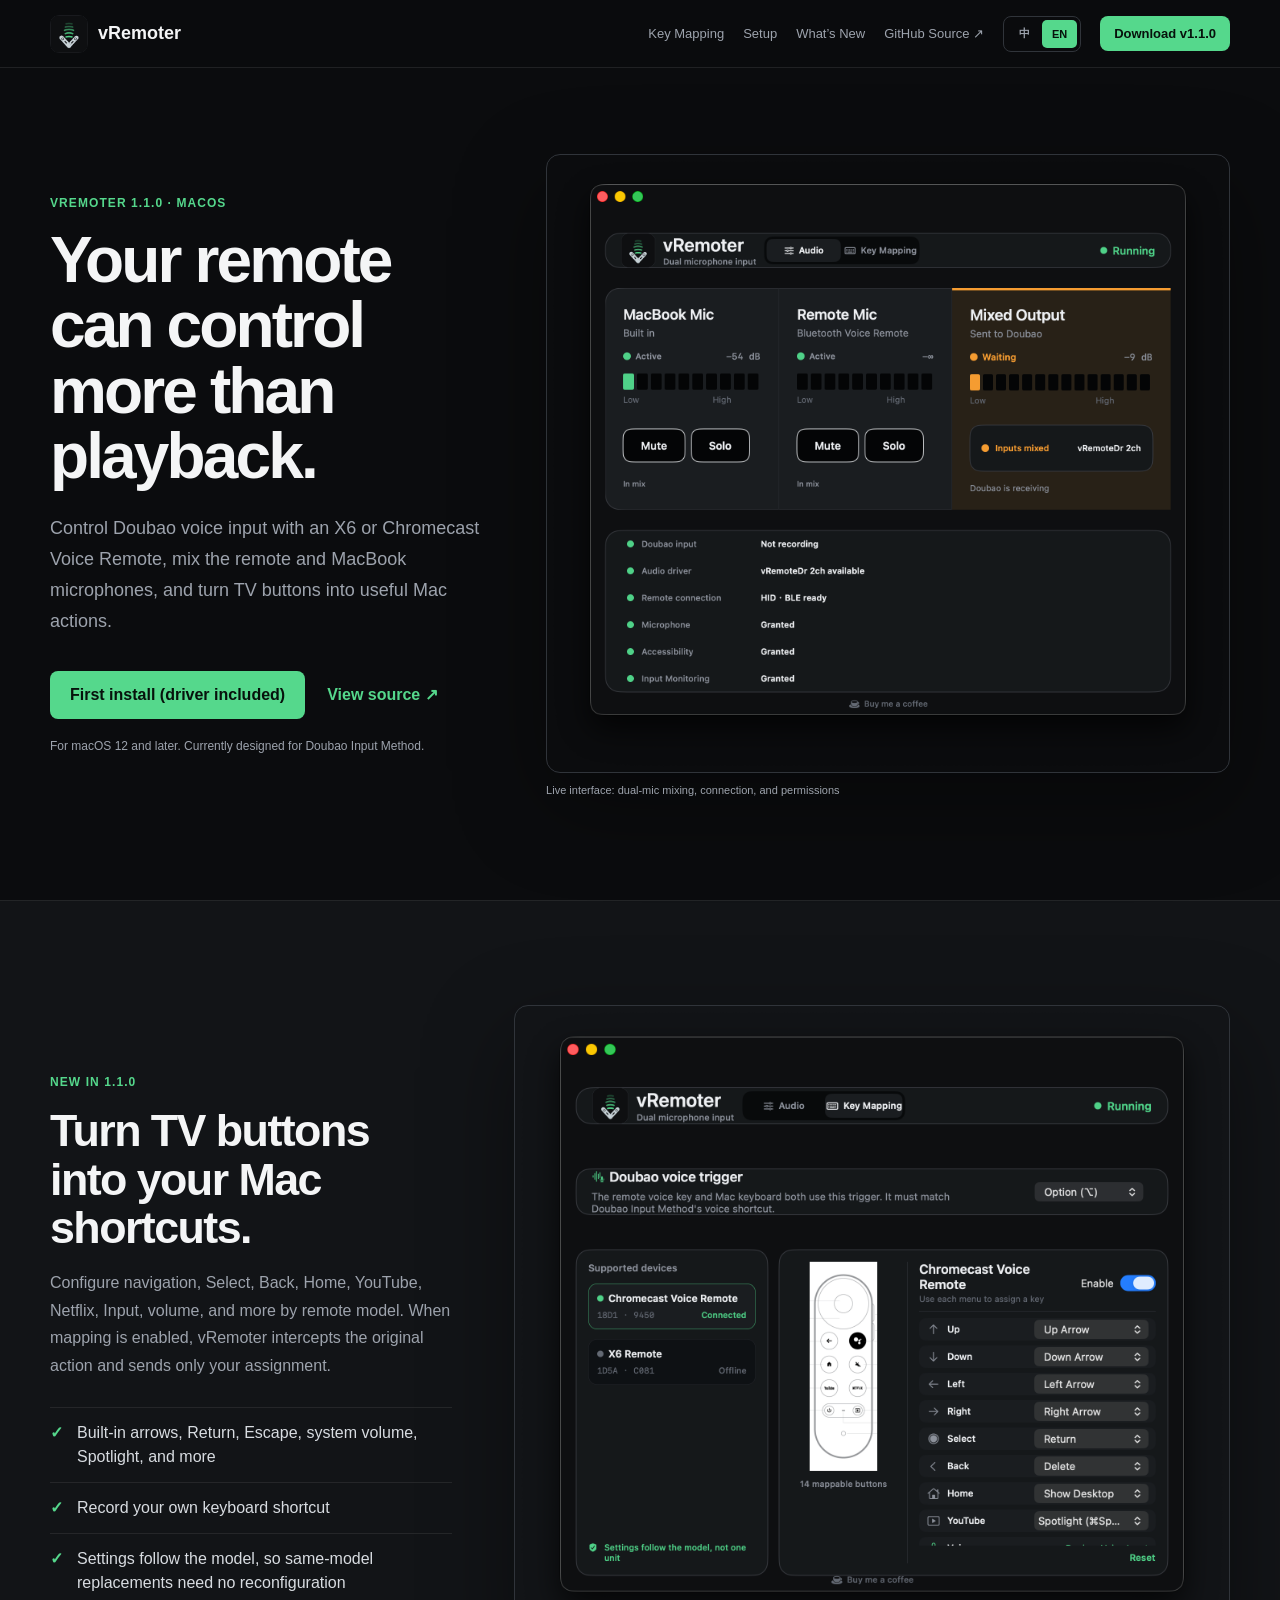
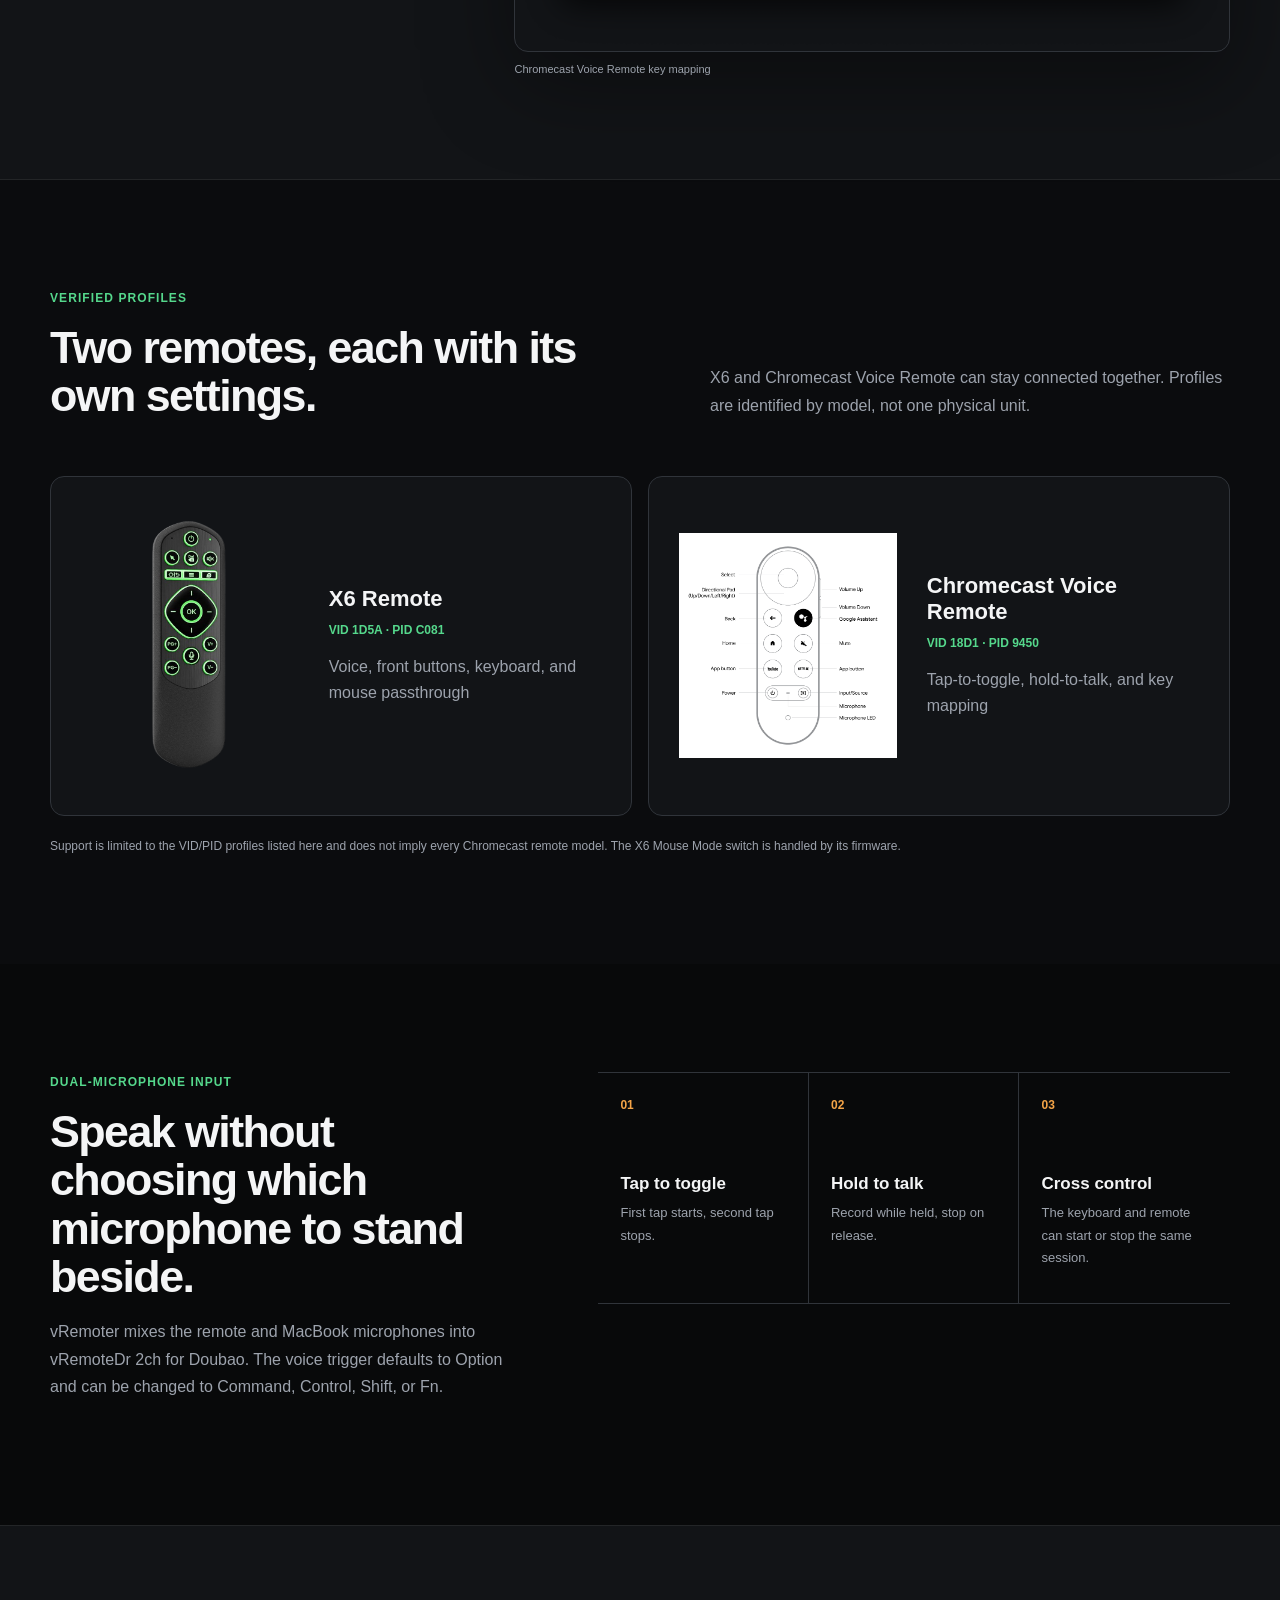
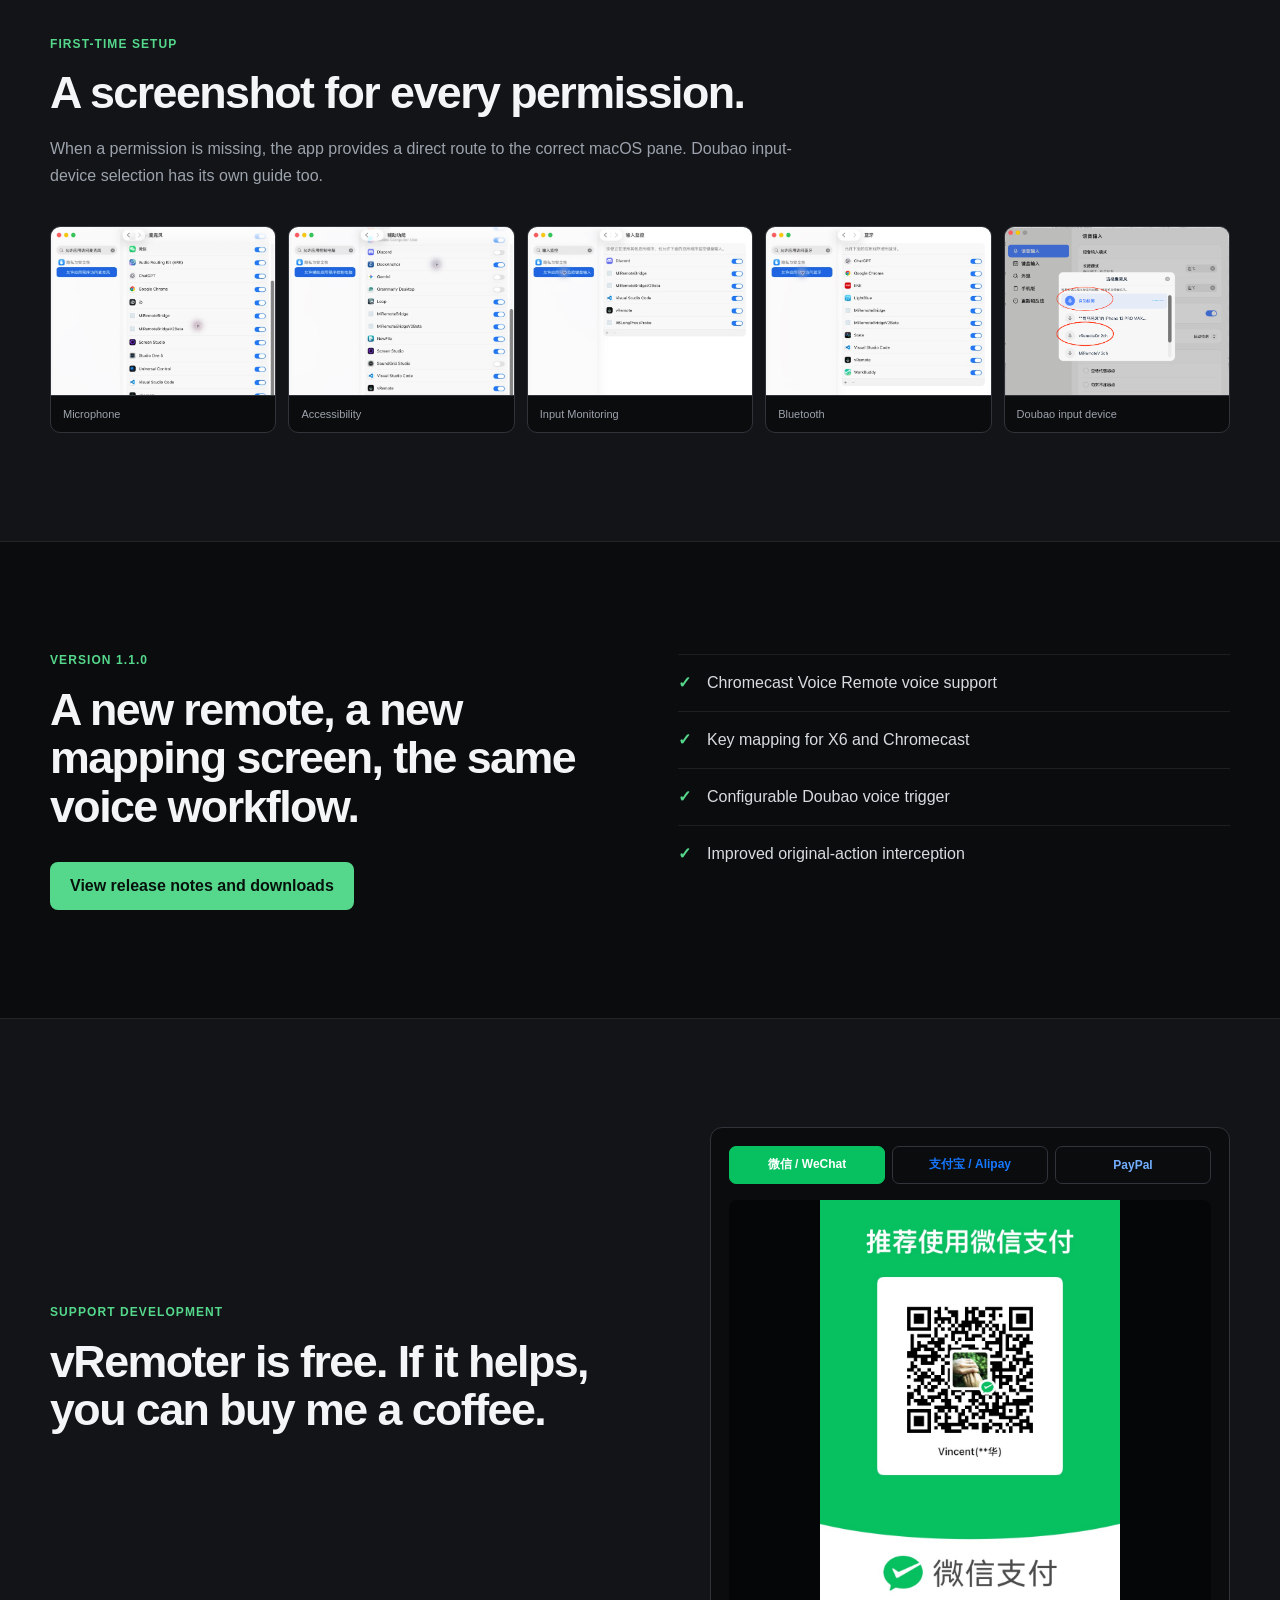
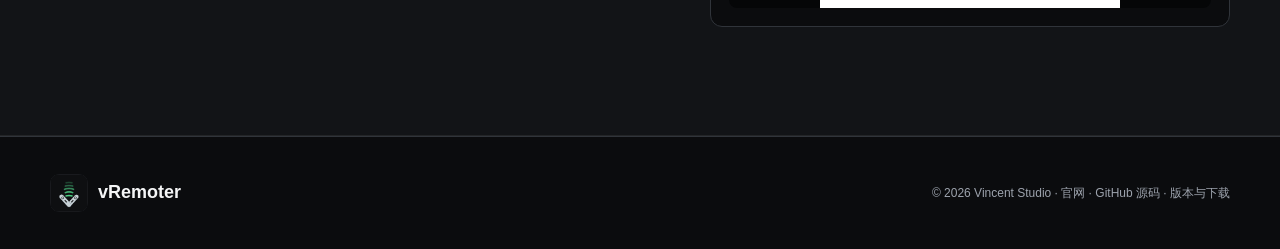
==== docs/index.html @ 18604248 "Release vRemoter 1.1.0 remote mapping support" ====
<!doctype html>
<html lang="zh-Hans">
<head>
  <meta charset="utf-8">
  <meta name="viewport" content="width=device-width, initial-scale=1">
  <meta name="color-scheme" content="dark">
  <meta name="description" content="vRemoter turns supported Bluetooth voice remotes into a dual-microphone voice input and programmable macOS controller for Doubao.">
  <title>vRemoter · 蓝牙语音遥控器的 macOS 控制台</title>
  <link rel="icon" href="assets/brand/vremoter-logo.png">
  <link rel="stylesheet" href="styles.css">
</head>
<body>
  <header class="topbar">
    <a class="brand" href="#top" aria-label="vRemoter"><img src="assets/brand/vremoter-logo.png" alt=""><span>vRemoter</span></a>
    <nav class="top-actions" aria-label="Primary">
      <a href="#mapping" data-zh="按键映射" data-en="Key Mapping">按键映射</a>
      <a href="#setup" data-zh="设置" data-en="Setup">设置</a>
      <a href="#release" data-zh="本次更新" data-en="What’s New">本次更新</a>
      <a href="https://github.com/VincentKingHsu/vRemoter" target="_blank" rel="noopener" data-zh="GitHub 源码 ↗" data-en="GitHub Source ↗">GitHub 源码 ↗</a>
      <div class="language-switch" role="group" aria-label="Language"><button type="button" data-set-language="zh" class="active">中</button><button type="button" data-set-language="en">EN</button></div>
      <a class="download-button" href="https://updates.vincentstudio.org/vremoter/" data-zh="下载 v1.1.0" data-en="Download v1.1.0">下载 v1.1.0</a>
    </nav>
  </header>

  <main id="top">
    <section class="hero section-inner">
      <div class="hero-copy">
        <p class="eyebrow">vRemoter 1.1.0 · macOS</p>
        <h1 data-zh="遥控器不只负责播放，也能控制你的输入。" data-en="Your remote can control more than playback.">遥控器不只负责播放，也能控制你的输入。</h1>
        <p class="lead" data-zh="用 X6 或 Chromecast Voice Remote 控制豆包语音输入，把遥控器麦克风与 MacBook 麦克风混合起来，再把电视按键映射成真正有用的 Mac 操作。" data-en="Control Doubao voice input with an X6 or Chromecast Voice Remote, mix the remote and MacBook microphones, and turn TV buttons into useful Mac actions.">用 X6 或 Chromecast Voice Remote 控制豆包语音输入，把遥控器麦克风与 MacBook 麦克风混合起来，再把电视按键映射成真正有用的 Mac 操作。</p>
        <div class="hero-actions">
          <a class="primary-button" href="https://updates.vincentstudio.org/vremoter/" data-zh="首次安装（含驱动）" data-en="First install (driver included)">首次安装（含驱动）</a>
          <a class="secondary-link" href="https://github.com/VincentKingHsu/vRemoter" target="_blank" rel="noopener" data-zh="查看源码 ↗" data-en="View source ↗">查看源码 ↗</a>
        </div>
        <p class="system-note" data-zh="适用于 macOS 12 及以上版本。当前针对豆包输入法。" data-en="For macOS 12 and later. Currently designed for Doubao Input Method.">适用于 macOS 12 及以上版本。当前针对豆包输入法。</p>
      </div>
      <figure class="app-shot hero-shot">
        <img data-localized-audio src="assets/screenshots/vremoter-audio-1.1.0.png" alt="vRemoter 1.1.0 音频控制台">
        <figcaption data-zh="真实运行界面：双麦混音、连接与权限状态" data-en="Live interface: dual-mic mixing, connection, and permissions">真实运行界面：双麦混音、连接与权限状态</figcaption>
      </figure>
    </section>

    <section class="mapping-band" id="mapping">
      <div class="section-inner mapping-layout">
        <div class="mapping-copy">
          <p class="eyebrow" data-zh="1.1.0 新功能" data-en="New in 1.1.0">1.1.0 新功能</p>
          <h2 data-zh="把电视按键，换成你的 Mac 快捷键。" data-en="Turn TV buttons into your Mac shortcuts.">把电视按键，换成你的 Mac 快捷键。</h2>
          <p data-zh="方向、确认、返回、Home、YouTube、Netflix、信源、音量等按键都可以按型号配置。映射启用时，vRemoter 会拦截原始动作，只发送你选择的新操作。" data-en="Configure navigation, Select, Back, Home, YouTube, Netflix, Input, volume, and more by remote model. When mapping is enabled, vRemoter intercepts the original action and sends only your assignment.">方向、确认、返回、Home、YouTube、Netflix、信源、音量等按键都可以按型号配置。映射启用时，vRemoter 会拦截原始动作，只发送你选择的新操作。</p>
          <ul class="feature-list">
            <li data-zh="内置方向键、Return、Escape、系统音量、Spotlight 等常用操作" data-en="Built-in arrows, Return, Escape, system volume, Spotlight, and more">内置方向键、Return、Escape、系统音量、Spotlight 等常用操作</li>
            <li data-zh="可以直接录制自己的键盘组合键" data-en="Record your own keyboard shortcut">可以直接录制自己的键盘组合键</li>
            <li data-zh="设置跟随型号，更换同型号遥控器无需重配" data-en="Settings follow the model, so same-model replacements need no reconfiguration">设置跟随型号，更换同型号遥控器无需重配</li>
          </ul>
        </div>
        <figure class="app-shot mapping-shot">
          <img data-localized-mapping src="assets/screenshots/vremoter-mapping-chromecast-1.1.0.png" alt="Chromecast Voice Remote 按键映射界面">
          <figcaption data-zh="Chromecast Voice Remote 按键映射" data-en="Chromecast Voice Remote key mapping">Chromecast Voice Remote 按键映射</figcaption>
        </figure>
      </div>
    </section>

    <section class="section-inner remote-section">
      <div class="section-heading-row">
        <div><p class="eyebrow" data-zh="已验证型号" data-en="Verified profiles">已验证型号</p><h2 data-zh="两款遥控器，各自保留自己的设置。" data-en="Two remotes, each with its own settings.">两款遥控器，各自保留自己的设置。</h2></div>
        <p data-zh="X6 与 Chromecast Voice Remote 可以同时连接。支持按型号识别，不绑定你手上的某一只实体设备。" data-en="X6 and Chromecast Voice Remote can stay connected together. Profiles are identified by model, not one physical unit.">X6 与 Chromecast Voice Remote 可以同时连接。支持按型号识别，不绑定你手上的某一只实体设备。</p>
      </div>
      <div class="remote-grid">
        <article class="remote-card">
          <img class="x6-image" src="assets/remotes/x6-remote.png" alt="X6 Remote">
          <div><h3>X6 Remote</h3><p>VID 1D5A · PID C081</p><span data-zh="语音、正面按键、背面键盘与鼠标透传" data-en="Voice, front buttons, keyboard, and mouse passthrough">语音、正面按键、背面键盘与鼠标透传</span></div>
        </article>
        <article class="remote-card">
          <img class="chromecast-image" src="assets/remotes/chromecast-voice-remote.png" alt="Chromecast Voice Remote">
          <div><h3>Chromecast Voice Remote</h3><p>VID 18D1 · PID 9450</p><span data-zh="短按切换、长按说话与完整按键映射" data-en="Tap-to-toggle, hold-to-talk, and key mapping">短按切换、长按说话与完整按键映射</span></div>
        </article>
      </div>
      <p class="boundary-note" data-zh="支持范围以这里列出的 VID/PID 为准，不代表所有 Chromecast 遥控器型号。X6 鼠标模式切换键由设备固件内部处理。" data-en="Support is limited to the VID/PID profiles listed here and does not imply every Chromecast remote model. The X6 Mouse Mode switch is handled by its firmware.">支持范围以这里列出的 VID/PID 为准，不代表所有 Chromecast 遥控器型号。X6 鼠标模式切换键由设备固件内部处理。</p>
    </section>

    <section class="voice-band">
      <div class="section-inner voice-layout">
        <div>
          <p class="eyebrow" data-zh="双麦语音输入" data-en="Dual-microphone input">双麦语音输入</p>
          <h2 data-zh="说话时，不必决定站在哪一支麦克风旁边。" data-en="Speak without choosing which microphone to stand beside.">说话时，不必决定站在哪一支麦克风旁边。</h2>
          <p data-zh="vRemoter 把遥控器和 MacBook 麦克风混合成豆包可识别的 vRemoteDr 2ch。语音触发键默认使用 Option，也可以改为 Command、Control、Shift 或 Fn。" data-en="vRemoter mixes the remote and MacBook microphones into vRemoteDr 2ch for Doubao. The voice trigger defaults to Option and can be changed to Command, Control, Shift, or Fn.">vRemoter 把遥控器和 MacBook 麦克风混合成豆包可识别的 vRemoteDr 2ch。语音触发键默认使用 Option，也可以改为 Command、Control、Shift 或 Fn。</p>
        </div>
        <div class="voice-modes">
          <div><span>01</span><h3 data-zh="短按切换" data-en="Tap to toggle">短按切换</h3><p data-zh="第一次打开，第二次关闭。" data-en="First tap starts, second tap stops.">第一次打开，第二次关闭。</p></div>
          <div><span>02</span><h3 data-zh="长按说话" data-en="Hold to talk">长按说话</h3><p data-zh="按住期间录音，松开结束。" data-en="Record while held, stop on release.">按住期间录音，松开结束。</p></div>
          <div><span>03</span><h3 data-zh="交叉控制" data-en="Cross control">交叉控制</h3><p data-zh="电脑按键与遥控器可以互相开启和关闭。" data-en="The keyboard and remote can start or stop the same session.">电脑按键与遥控器可以互相开启和关闭。</p></div>
        </div>
      </div>
    </section>

    <section class="guide-band" id="setup">
      <div class="section-inner">
        <p class="eyebrow" data-zh="首次设置" data-en="First-time setup">首次设置</p>
        <h2 data-zh="每项权限都有对应截图。" data-en="A screenshot for every permission.">每项权限都有对应截图。</h2>
        <p class="section-copy" data-zh="权限未完成时，APP 会显示处理入口，并直接打开准确的 macOS 设置位置。豆包输入设备也有独立向导。" data-en="When a permission is missing, the app provides a direct route to the correct macOS pane. Doubao input-device selection has its own guide too.">权限未完成时，APP 会显示处理入口，并直接打开准确的 macOS 设置位置。豆包输入设备也有独立向导。</p>
        <div class="guide-grid">
          <figure><img src="assets/guides/permission-microphone.png" alt="麦克风权限"><figcaption data-zh="麦克风" data-en="Microphone">麦克风</figcaption></figure>
          <figure><img src="assets/guides/permission-accessibility.png" alt="辅助功能权限"><figcaption data-zh="辅助功能" data-en="Accessibility">辅助功能</figcaption></figure>
          <figure><img src="assets/guides/permission-input-monitoring.png" alt="输入监控权限"><figcaption data-zh="输入监控" data-en="Input Monitoring">输入监控</figcaption></figure>
          <figure><img src="assets/guides/permission-bluetooth.png" alt="蓝牙权限"><figcaption data-zh="蓝牙" data-en="Bluetooth">蓝牙</figcaption></figure>
          <figure><img src="assets/guides/doubaoinput2.png" alt="豆包麦克风选择"><figcaption data-zh="豆包输入设备" data-en="Doubao input device">豆包输入设备</figcaption></figure>
        </div>
      </div>
    </section>

    <section class="section-inner release-section" id="release">
      <div class="release-copy">
        <p class="eyebrow" data-zh="版本 1.1.0" data-en="Version 1.1.0">版本 1.1.0</p>
        <h2 data-zh="新遥控器，新映射页，同一套语音工作流。" data-en="A new remote, a new mapping screen, the same voice workflow.">新遥控器，新映射页，同一套语音工作流。</h2>
        <a class="primary-button inline-button" href="https://updates.vincentstudio.org/vremoter/" data-zh="查看更新日志与下载" data-en="View release notes and downloads">查看更新日志与下载</a>
      </div>
      <ul class="release-list">
        <li data-zh="新增 Chromecast Voice Remote 语音支持" data-en="Chromecast Voice Remote voice support">新增 Chromecast Voice Remote 语音支持</li>
        <li data-zh="新增 X6 与 Chromecast 按键映射" data-en="Key mapping for X6 and Chromecast">新增 X6 与 Chromecast 按键映射</li>
        <li data-zh="新增可配置的豆包语音触发键" data-en="Configurable Doubao voice trigger">新增可配置的豆包语音触发键</li>
        <li data-zh="优化原始按键拦截，避免重复触发" data-en="Improved original-action interception">优化原始按键拦截，避免重复触发</li>
      </ul>
    </section>

    <section class="support-band" id="support">
      <div class="section-inner support-layout">
        <div><p class="eyebrow" data-zh="支持开发" data-en="Support development">支持开发</p><h2 data-zh="vRemoter 免费提供。觉得好用，欢迎请我喝杯咖啡。" data-en="vRemoter is free. If it helps, you can buy me a coffee.">vRemoter 免费提供。觉得好用，欢迎请我喝杯咖啡。</h2></div>
        <div class="donation-panel">
          <div class="tabs donation-tabs" role="tablist"><button class="active" data-donation="wechat">微信 / WeChat</button><button data-donation="alipay">支付宝 / Alipay</button><button data-donation="paypal">PayPal</button></div>
          <img id="donation-code" src="assets/donate/wechat.JPG" alt="微信收款码">
        </div>
      </div>
    </section>
  </main>

  <footer>
    <div class="section-inner footer-inner">
      <div class="brand"><img src="assets/brand/vremoter-logo.png" alt=""><span>vRemoter</span></div>
      <p>© 2026 Vincent Studio · <a href="https://vremoter.vincentstudio.org/">官网</a> · <a href="https://github.com/VincentKingHsu/vRemoter">GitHub 源码</a> · <a href="https://updates.vincentstudio.org/vremoter/">版本与下载</a></p>
    </div>
  </footer>
  <script src="app.js"></script>
</body>
</html>
---- docs/styles.css ----
:root {
  --panel: #0b0c0e;
  --surface: #121417;
  --surface-2: #181b1f;
  --line: #30343a;
  --text: #f4f5f6;
  --secondary: #9da3ad;
  --green: #55d88c;
  --amber: #f4a447;
  --wechat: #07c160;
  --alipay: #1677ff;
  --paypal: #1769aa;
  --max: 1180px;
}

* { box-sizing: border-box; }
html { scroll-behavior: smooth; }
body {
  margin: 0;
  color: var(--text);
  background: var(--panel);
  font-family: -apple-system, BlinkMacSystemFont, "Segoe UI", "PingFang SC", "Microsoft YaHei", sans-serif;
  -webkit-font-smoothing: antialiased;
}
a { color: inherit; text-decoration: none; }
img { display: block; max-width: 100%; }
button { font: inherit; }
h1, h2, h3, p, figure { margin-top: 0; }
p { color: var(--secondary); line-height: 1.72; }

.section-inner { width: min(var(--max), calc(100% - 40px)); margin-inline: auto; }
.topbar {
  position: sticky;
  z-index: 20;
  top: 0;
  min-height: 68px;
  padding: 10px max(20px, calc((100vw - var(--max)) / 2));
  display: flex;
  align-items: center;
  justify-content: space-between;
  border-bottom: 1px solid rgba(255, 255, 255, .09);
  background: rgba(11, 12, 14, .94);
  backdrop-filter: blur(18px);
}
.brand { display: inline-flex; align-items: center; gap: 10px; font-size: 18px; font-weight: 750; }
.brand img { width: 38px; height: 38px; border-radius: 9px; }
.top-actions { display: flex; align-items: center; gap: 19px; color: var(--secondary); font-size: 13px; }
.top-actions > a:hover, footer a:hover { color: var(--green); }
.language-switch { display: flex; padding: 3px; border: 1px solid var(--line); border-radius: 8px; }
.language-switch button,
.tabs button {
  border: 0;
  color: var(--secondary);
  background: transparent;
  cursor: pointer;
}
.language-switch button { width: 35px; height: 28px; border-radius: 5px; font-size: 11px; font-weight: 750; }
.language-switch button.active { color: #07120c; background: var(--green); }
.download-button,
.primary-button {
  display: inline-flex;
  align-items: center;
  justify-content: center;
  color: #07120c !important;
  background: var(--green);
  border-radius: 8px;
  font-weight: 750;
}
.download-button { padding: 10px 14px; }
.primary-button { min-height: 48px; padding: 0 20px; }

.hero {
  min-height: calc(100vh - 68px);
  padding-block: 76px 94px;
  display: grid;
  grid-template-columns: minmax(360px, .82fr) minmax(520px, 1.28fr);
  gap: 58px;
  align-items: center;
}
.eyebrow { margin-bottom: 14px; color: var(--green); font-size: 12px; font-weight: 800; letter-spacing: .09em; text-transform: uppercase; }
h1 { max-width: 680px; margin-bottom: 24px; font-size: clamp(44px, 5vw, 67px); line-height: 1.02; letter-spacing: -.045em; }
h2 { margin-bottom: 18px; font-size: clamp(32px, 3.5vw, 47px); line-height: 1.08; letter-spacing: -.035em; }
h3 { margin-bottom: 8px; font-size: 18px; }
.lead { max-width: 650px; font-size: 18px; }
.hero-actions { display: flex; align-items: center; gap: 22px; margin-top: 34px; }
.secondary-link { color: var(--green); font-weight: 700; }
.system-note { margin: 17px 0 0; font-size: 12px; }
.app-shot { margin: 0; }
.app-shot img {
  width: 100%;
  border: 1px solid var(--line);
  border-radius: 14px;
  box-shadow: 0 30px 90px rgba(0, 0, 0, .38);
}
figcaption { margin-top: 11px; color: var(--secondary); font-size: 11px; }

.mapping-band,
.guide-band,
.support-band {
  border-block: 1px solid rgba(255, 255, 255, .07);
  background: var(--surface);
}
.mapping-layout {
  padding-block: 104px;
  display: grid;
  grid-template-columns: minmax(300px, .72fr) minmax(500px, 1.28fr);
  gap: 62px;
  align-items: center;
}
.mapping-copy > p:not(.eyebrow) { max-width: 500px; }
.feature-list,
.release-list {
  margin: 28px 0 0;
  padding: 0;
  list-style: none;
}
.feature-list li,
.release-list li {
  position: relative;
  padding: 13px 0 13px 27px;
  border-top: 1px solid rgba(255, 255, 255, .08);
  color: #d8dce1;
  line-height: 1.5;
}
.feature-list li::before,
.release-list li::before {
  content: "✓";
  position: absolute;
  left: 0;
  color: var(--green);
  font-weight: 800;
}

.remote-section { padding-block: 108px; }
.section-heading-row { display: grid; grid-template-columns: 1fr 1fr; gap: 52px; align-items: end; }
.section-heading-row > p { max-width: 520px; margin-bottom: 18px; justify-self: end; }
.remote-grid { display: grid; grid-template-columns: repeat(2, minmax(0, 1fr)); gap: 16px; margin-top: 38px; }
.remote-card {
  min-height: 340px;
  padding: 30px;
  display: grid;
  grid-template-columns: minmax(150px, .8fr) minmax(180px, 1fr);
  gap: 30px;
  align-items: center;
  border: 1px solid var(--line);
  border-radius: 14px;
  background: var(--surface);
}
.remote-card img { width: 100%; height: 260px; object-fit: contain; }
.remote-card .x6-image { object-position: center; }
.remote-card h3 { font-size: 22px; }
.remote-card p { margin-bottom: 14px; color: var(--green); font-size: 12px; font-weight: 750; }
.remote-card span { color: var(--secondary); line-height: 1.6; }
.boundary-note { max-width: 920px; margin: 20px 0 0; font-size: 12px; }

.voice-band { background: #08090a; }
.voice-layout { padding-block: 108px; display: grid; grid-template-columns: .86fr 1.14fr; gap: 72px; align-items: start; }
.voice-layout > div:first-child p:last-child { max-width: 510px; }
.voice-modes { display: grid; grid-template-columns: repeat(3, minmax(0, 1fr)); border-block: 1px solid var(--line); }
.voice-modes > div { min-height: 230px; padding: 25px 22px; border-right: 1px solid var(--line); }
.voice-modes > div:last-child { border-right: 0; }
.voice-modes span { display: block; margin-bottom: 62px; color: var(--amber); font-size: 12px; font-weight: 800; }
.voice-modes h3 { font-size: 17px; }
.voice-modes p { margin-bottom: 0; font-size: 13px; }

.guide-band .section-inner { padding-block: 108px; }
.section-copy { max-width: 760px; }
.guide-grid { display: grid; grid-template-columns: repeat(5, minmax(0, 1fr)); gap: 12px; margin-top: 36px; }
.guide-grid figure { margin: 0; overflow: hidden; border: 1px solid var(--line); border-radius: 10px; background: #0b0c0e; }
.guide-grid img { width: 100%; aspect-ratio: 4 / 3; object-fit: cover; object-position: center top; }
.guide-grid figcaption { margin: 0; padding: 12px; border-top: 1px solid var(--line); }

.release-section { padding-block: 108px; display: grid; grid-template-columns: 1fr 1fr; gap: 76px; align-items: start; }
.release-copy h2 { max-width: 590px; }
.inline-button { margin-top: 14px; }
.release-list { margin-top: 4px; }
.release-list li { padding-block: 16px; padding-left: 29px; }

.support-band .section-inner { padding-block: 108px; }
.support-layout { display: grid; grid-template-columns: 1fr 1fr; gap: 72px; align-items: center; }
.donation-panel { width: min(100%, 520px); height: 500px; padding: 18px; justify-self: end; display: flex; flex-direction: column; border: 1px solid var(--line); border-radius: 12px; background: #0b0c0e; }
.tabs { display: flex; gap: 7px; }
.tabs button { min-height: 38px; padding: 0 14px; border: 1px solid var(--line); border-radius: 7px; font-size: 12px; font-weight: 700; }
.donation-tabs { display: grid; grid-template-columns: repeat(3, minmax(0, 1fr)); }
.donation-tabs button { min-width: 0; padding-inline: 8px; white-space: nowrap; }
.donation-tabs button[data-donation="wechat"] { color: var(--wechat); }
.donation-tabs button[data-donation="wechat"].active { color: white; border-color: var(--wechat); background: var(--wechat); }
.donation-tabs button[data-donation="alipay"] { color: var(--alipay); }
.donation-tabs button[data-donation="alipay"].active { color: white; border-color: var(--alipay); background: var(--alipay); }
.donation-tabs button[data-donation="paypal"] { color: #73afff; }
.donation-tabs button[data-donation="paypal"].active { color: white; border-color: var(--paypal); background: var(--paypal); }
#donation-code { width: 100%; min-height: 0; flex: 1; margin-top: 16px; object-fit: contain; background: #050607; border-radius: 8px; }

footer { border-top: 1px solid var(--line); }
.footer-inner { min-height: 112px; display: flex; align-items: center; justify-content: space-between; gap: 24px; }
.footer-inner p { margin: 0; font-size: 12px; text-align: right; }

@media (max-width: 980px) {
  .top-actions > a:not(.download-button) { display: none; }
  .hero,
  .mapping-layout,
  .voice-layout,
  .release-section,
  .support-layout { grid-template-columns: 1fr; }
  .hero { min-height: 0; padding-block: 68px 82px; }
  .hero-copy { max-width: 720px; }
  .mapping-layout,
  .voice-layout { gap: 42px; }
  .section-heading-row { grid-template-columns: 1fr; gap: 10px; }
  .section-heading-row > p { justify-self: start; }
  .guide-grid { grid-template-columns: repeat(3, minmax(0, 1fr)); }
  .donation-panel { max-width: none; justify-self: stretch; }
}

@media (max-width: 700px) {
  .section-inner { width: min(100% - 28px, var(--max)); }
  .topbar { min-height: 60px; padding-inline: 14px; }
  .top-actions { gap: 8px; }
  .download-button { display: none; }
  h1 { font-size: 39px; }
  h2 { font-size: 31px; }
  .lead { font-size: 16px; }
  .hero,
  .mapping-layout,
  .remote-section,
  .voice-layout,
  .guide-band .section-inner,
  .release-section,
  .support-band .section-inner { padding-block: 70px; }
  .hero-actions { align-items: flex-start; flex-direction: column; gap: 16px; }
  .remote-grid,
  .voice-modes,
  .guide-grid { grid-template-columns: 1fr; }
  .remote-card { min-height: 0; grid-template-columns: .8fr 1.2fr; padding: 22px; gap: 18px; }
  .remote-card img { height: 220px; }
  .voice-modes > div { min-height: 0; border-right: 0; border-bottom: 1px solid var(--line); }
  .voice-modes > div:last-child { border-bottom: 0; }
  .voice-modes span { margin-bottom: 30px; }
  .donation-panel { height: 440px; }
  .footer-inner { align-items: flex-start; flex-direction: column; justify-content: center; }
  .footer-inner p { text-align: left; }
}

@media (max-width: 430px) {
  .remote-card { grid-template-columns: 1fr; }
  .remote-card img { height: 240px; }
  .donation-tabs button { font-size: 10px; }
}
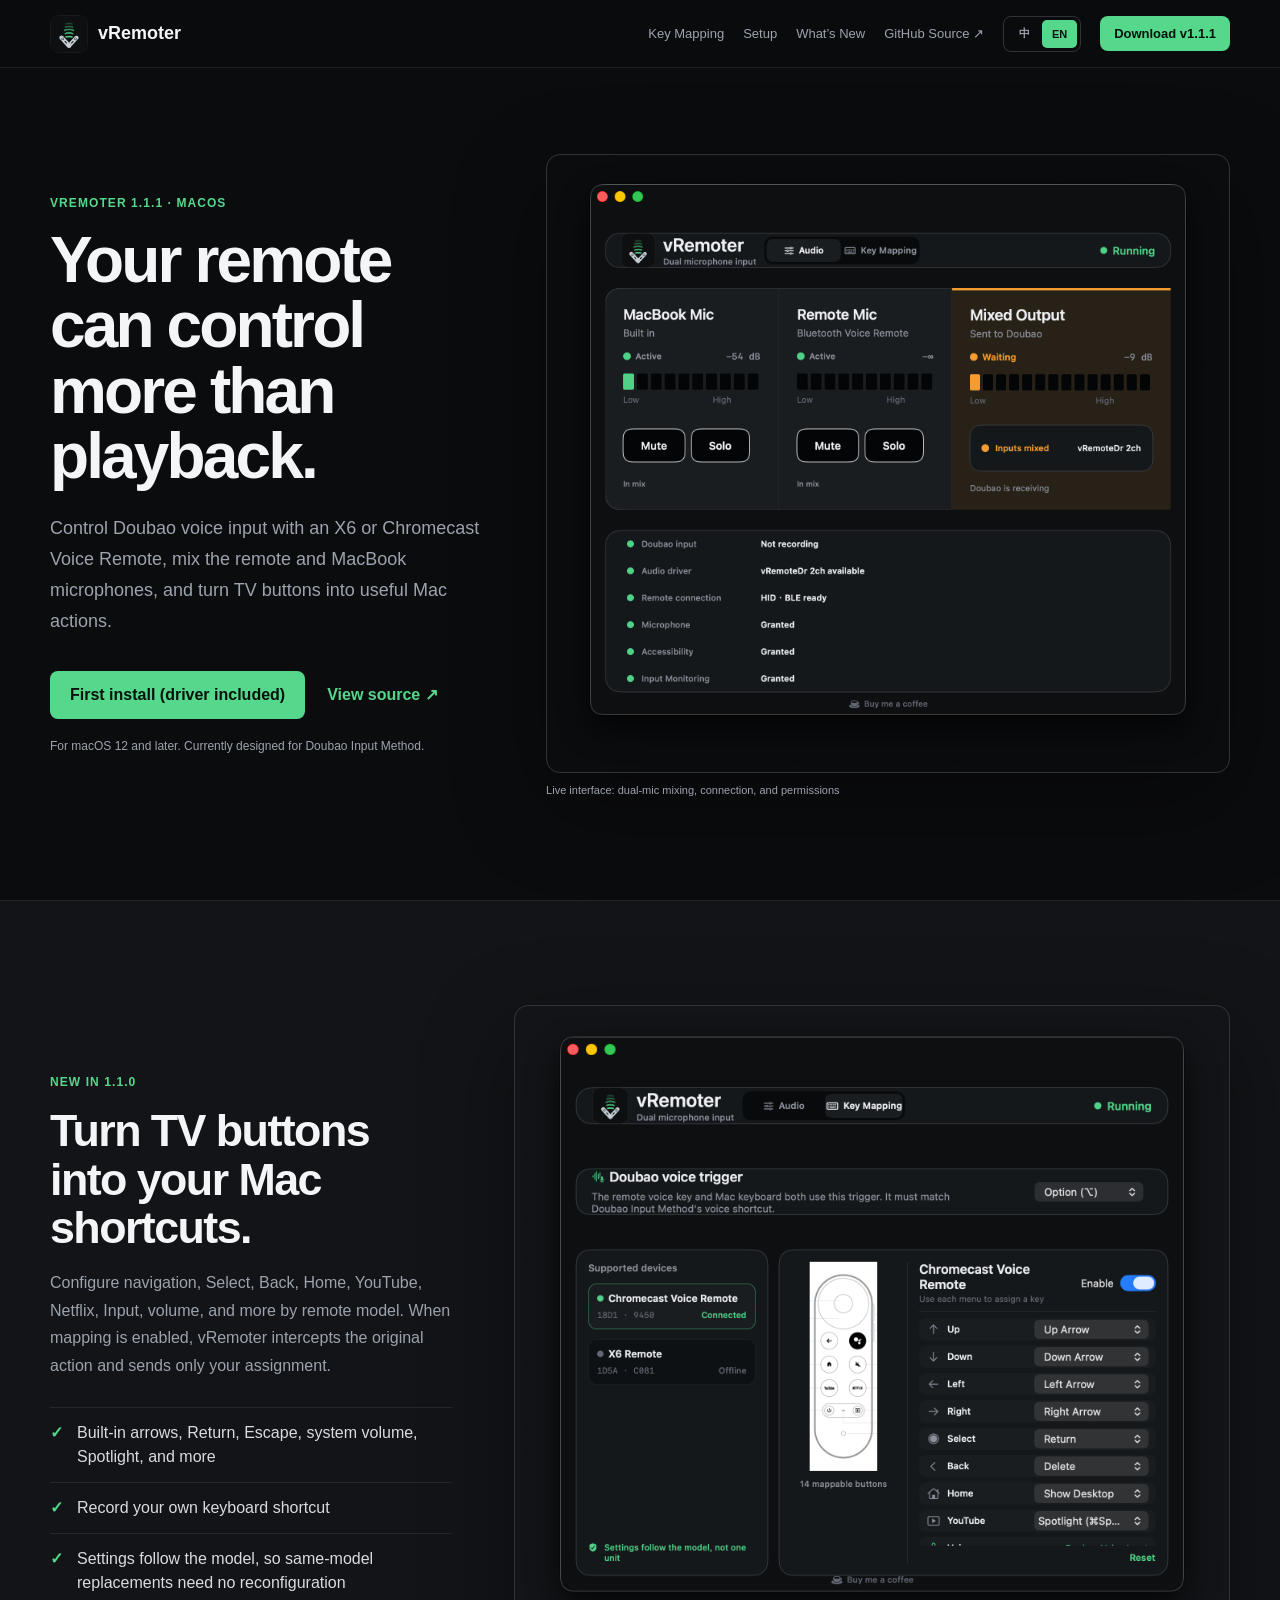
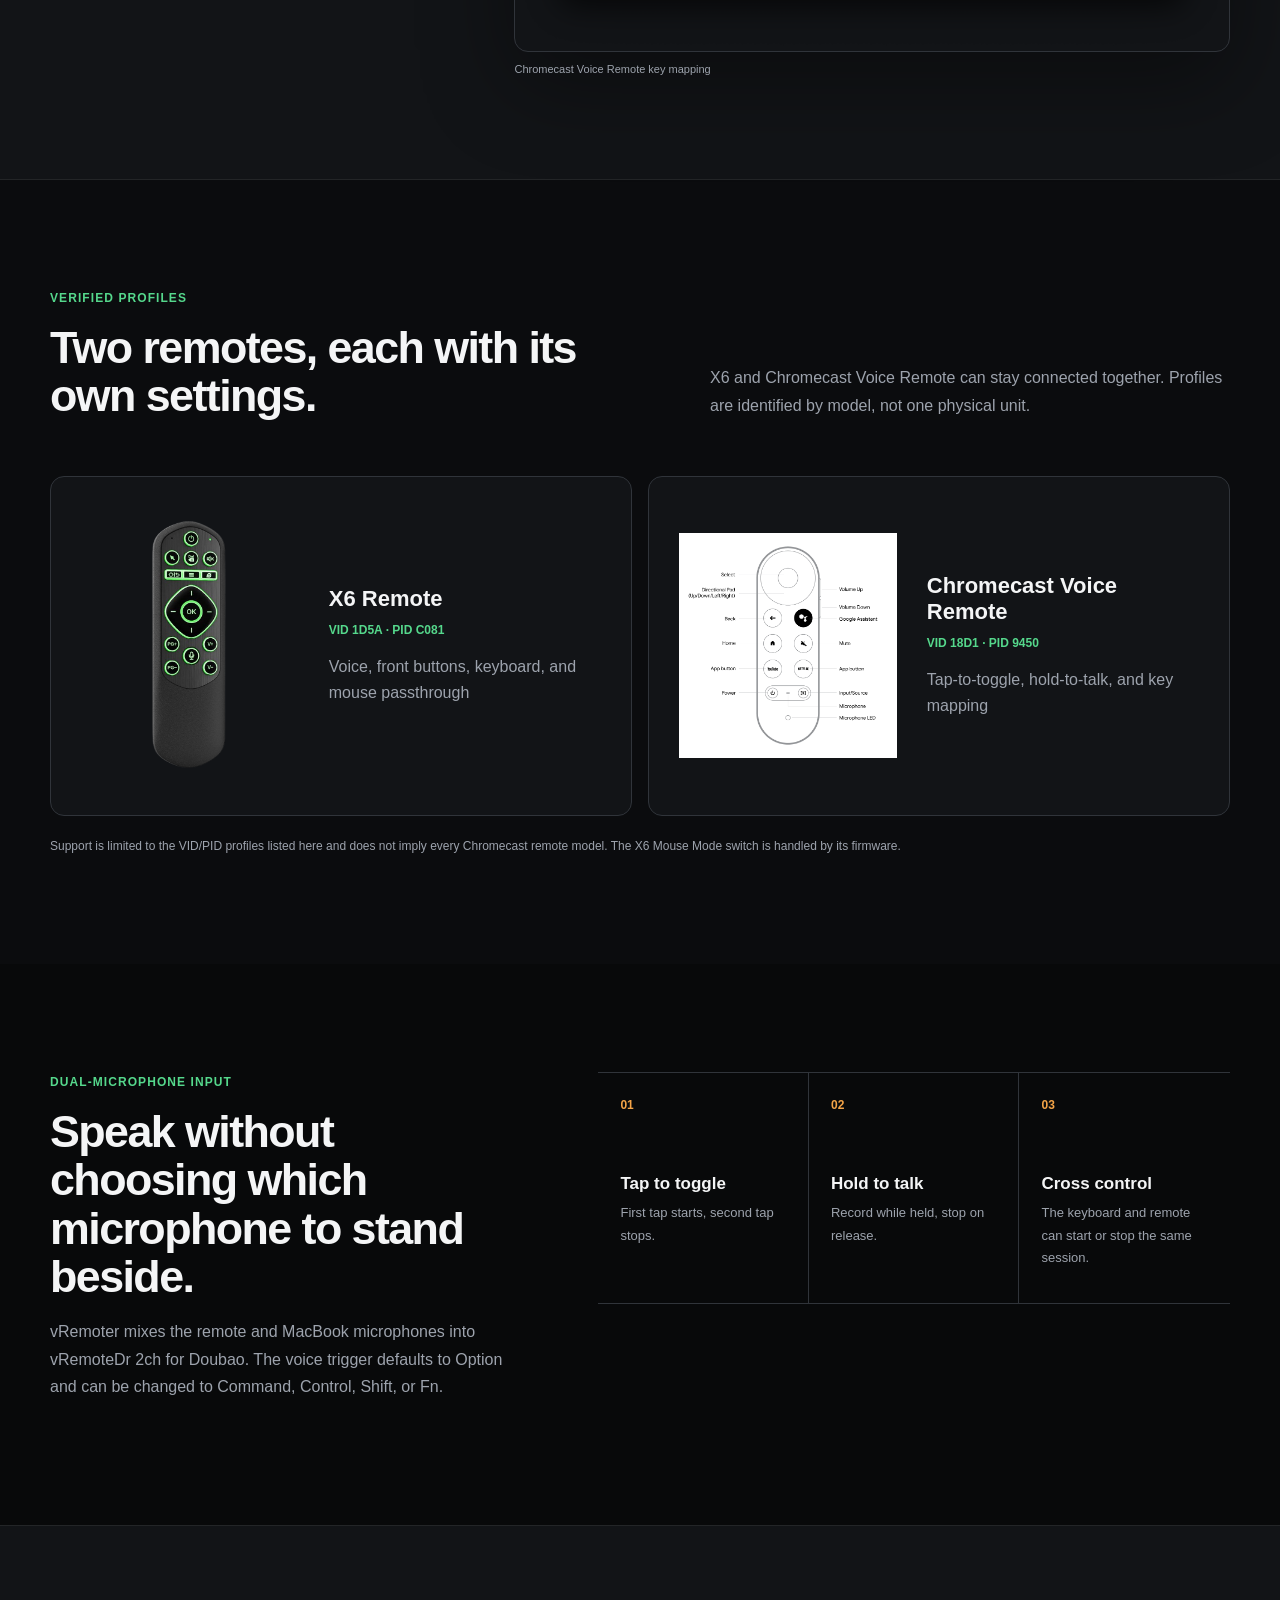
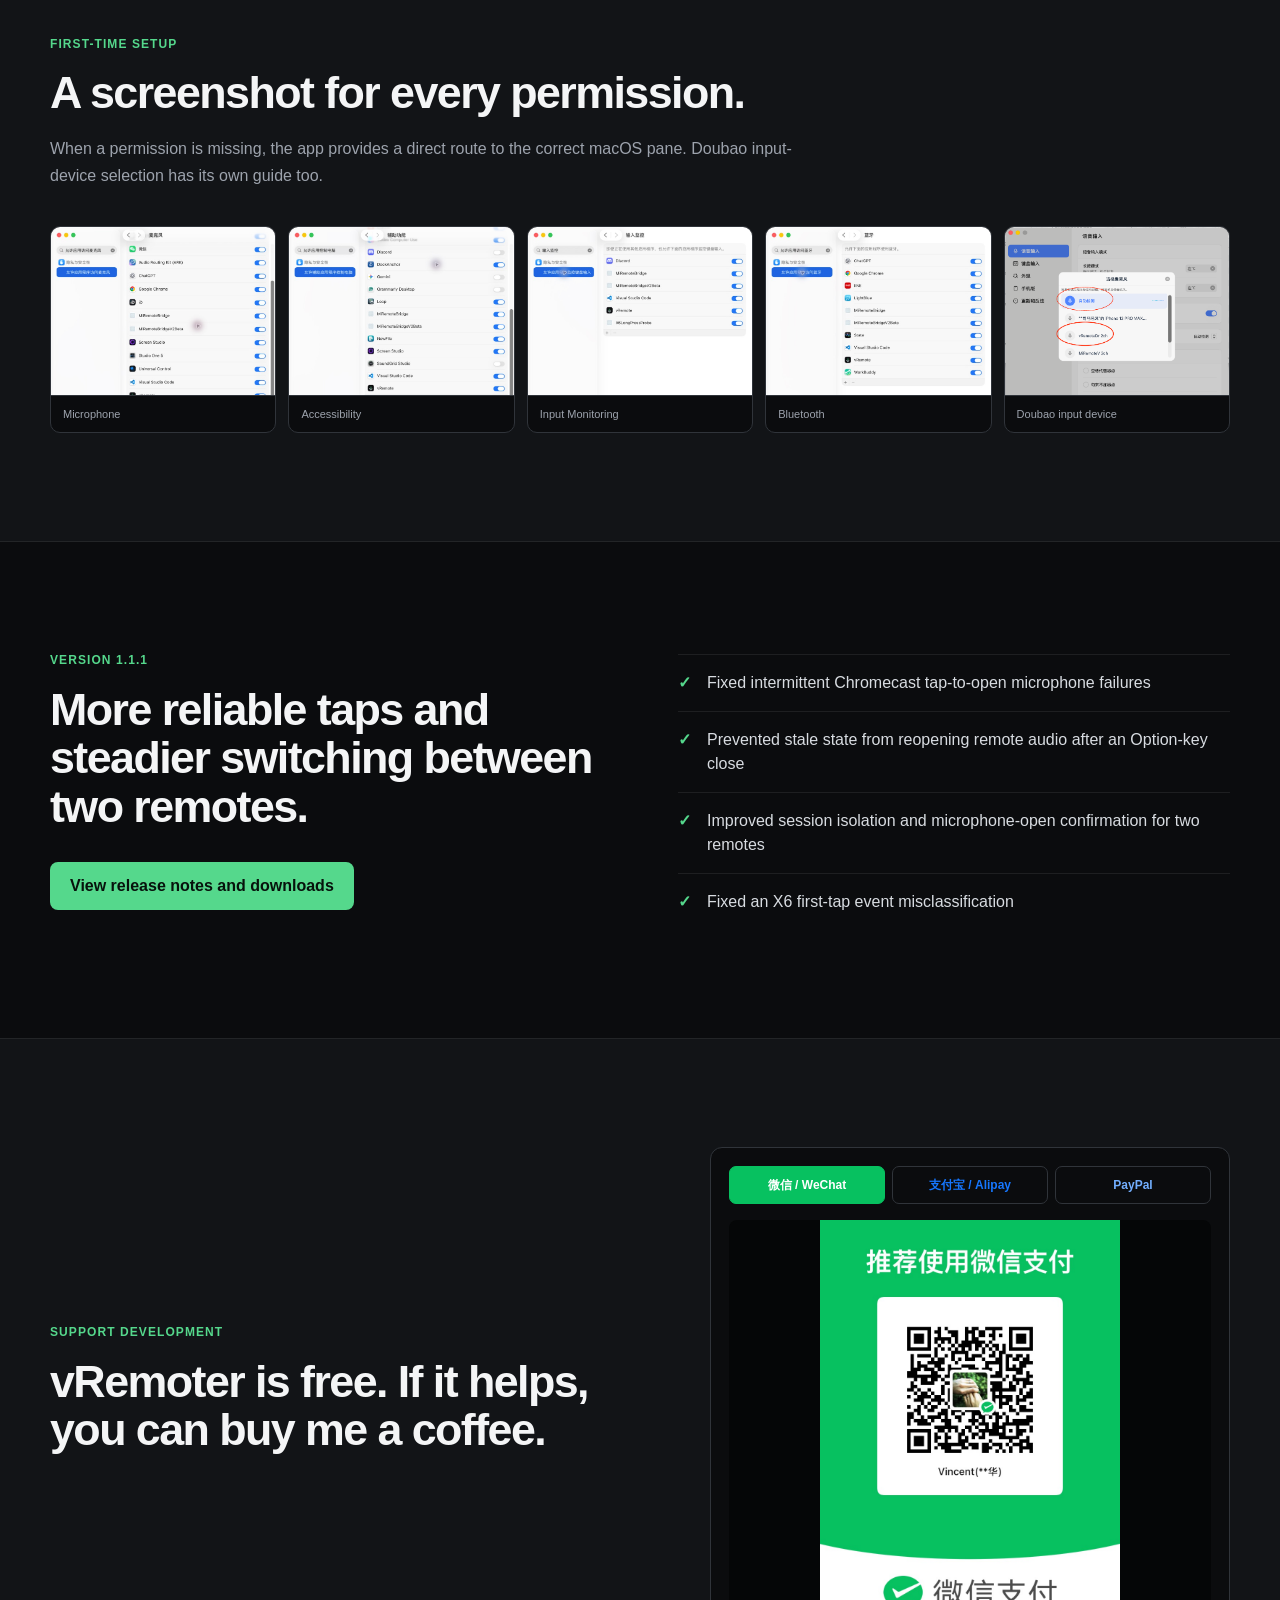
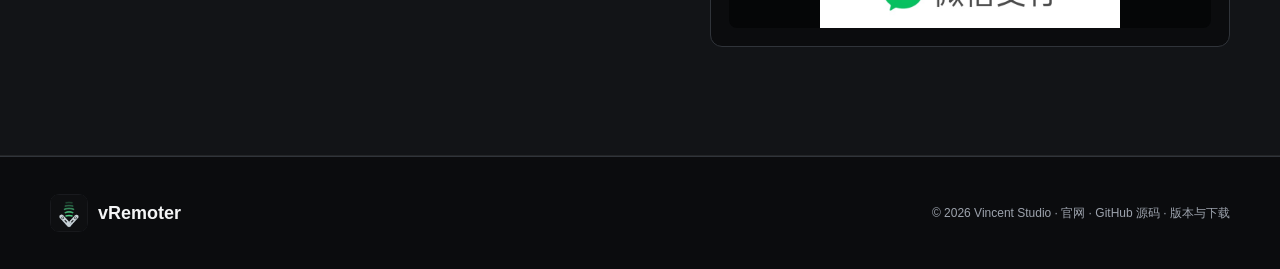
==== commit 15076345: "release: vRemoter 1.1.1" ====
--- a/docs/index.html
+++ b/docs/index.html
@@ -18,14 +18,14 @@
       <a href="#release" data-zh="本次更新" data-en="What’s New">本次更新</a>
       <a href="https://github.com/VincentKingHsu/vRemoter" target="_blank" rel="noopener" data-zh="GitHub 源码 ↗" data-en="GitHub Source ↗">GitHub 源码 ↗</a>
       <div class="language-switch" role="group" aria-label="Language"><button type="button" data-set-language="zh" class="active">中</button><button type="button" data-set-language="en">EN</button></div>
-      <a class="download-button" href="https://updates.vincentstudio.org/vremoter/" data-zh="下载 v1.1.0" data-en="Download v1.1.0">下载 v1.1.0</a>
+      <a class="download-button" href="https://updates.vincentstudio.org/vremoter/" data-zh="下载 v1.1.1" data-en="Download v1.1.1">下载 v1.1.1</a>
     </nav>
   </header>
 
   <main id="top">
     <section class="hero section-inner">
       <div class="hero-copy">
-        <p class="eyebrow">vRemoter 1.1.0 · macOS</p>
+        <p class="eyebrow">vRemoter 1.1.1 · macOS</p>
         <h1 data-zh="遥控器不只负责播放，也能控制你的输入。" data-en="Your remote can control more than playback.">遥控器不只负责播放，也能控制你的输入。</h1>
         <p class="lead" data-zh="用 X6 或 Chromecast Voice Remote 控制豆包语音输入，把遥控器麦克风与 MacBook 麦克风混合起来，再把电视按键映射成真正有用的 Mac 操作。" data-en="Control Doubao voice input with an X6 or Chromecast Voice Remote, mix the remote and MacBook microphones, and turn TV buttons into useful Mac actions.">用 X6 或 Chromecast Voice Remote 控制豆包语音输入，把遥控器麦克风与 MacBook 麦克风混合起来，再把电视按键映射成真正有用的 Mac 操作。</p>
         <div class="hero-actions">
@@ -109,15 +109,15 @@
 
     <section class="section-inner release-section" id="release">
       <div class="release-copy">
-        <p class="eyebrow" data-zh="版本 1.1.0" data-en="Version 1.1.0">版本 1.1.0</p>
-        <h2 data-zh="新遥控器，新映射页，同一套语音工作流。" data-en="A new remote, a new mapping screen, the same voice workflow.">新遥控器，新映射页，同一套语音工作流。</h2>
+        <p class="eyebrow" data-zh="版本 1.1.1" data-en="Version 1.1.1">版本 1.1.1</p>
+        <h2 data-zh="短按更可靠，双遥控器切换更稳定。" data-en="More reliable taps and steadier switching between two remotes.">短按更可靠，双遥控器切换更稳定。</h2>
         <a class="primary-button inline-button" href="https://updates.vincentstudio.org/vremoter/" data-zh="查看更新日志与下载" data-en="View release notes and downloads">查看更新日志与下载</a>
       </div>
       <ul class="release-list">
-        <li data-zh="新增 Chromecast Voice Remote 语音支持" data-en="Chromecast Voice Remote voice support">新增 Chromecast Voice Remote 语音支持</li>
-        <li data-zh="新增 X6 与 Chromecast 按键映射" data-en="Key mapping for X6 and Chromecast">新增 X6 与 Chromecast 按键映射</li>
-        <li data-zh="新增可配置的豆包语音触发键" data-en="Configurable Doubao voice trigger">新增可配置的豆包语音触发键</li>
-        <li data-zh="优化原始按键拦截，避免重复触发" data-en="Improved original-action interception">优化原始按键拦截，避免重复触发</li>
+        <li data-zh="修复 Chromecast 短按偶尔未持续开启遥控器麦克风的问题" data-en="Fixed intermittent Chromecast tap-to-open microphone failures">修复 Chromecast 短按偶尔未持续开启遥控器麦克风的问题</li>
+        <li data-zh="修复电脑 Option 关闭后旧状态可能重新开启遥控器音频的问题" data-en="Prevented stale state from reopening remote audio after an Option-key close">修复电脑 Option 关闭后旧状态可能重新开启遥控器音频的问题</li>
+        <li data-zh="改进双遥控器会话隔离与开麦确认" data-en="Improved session isolation and microphone-open confirmation for two remotes">改进双遥控器会话隔离与开麦确认</li>
+        <li data-zh="修复 X6 第一次短按可能被误判的问题" data-en="Fixed an X6 first-tap event misclassification">修复 X6 第一次短按可能被误判的问题</li>
       </ul>
     </section>
 
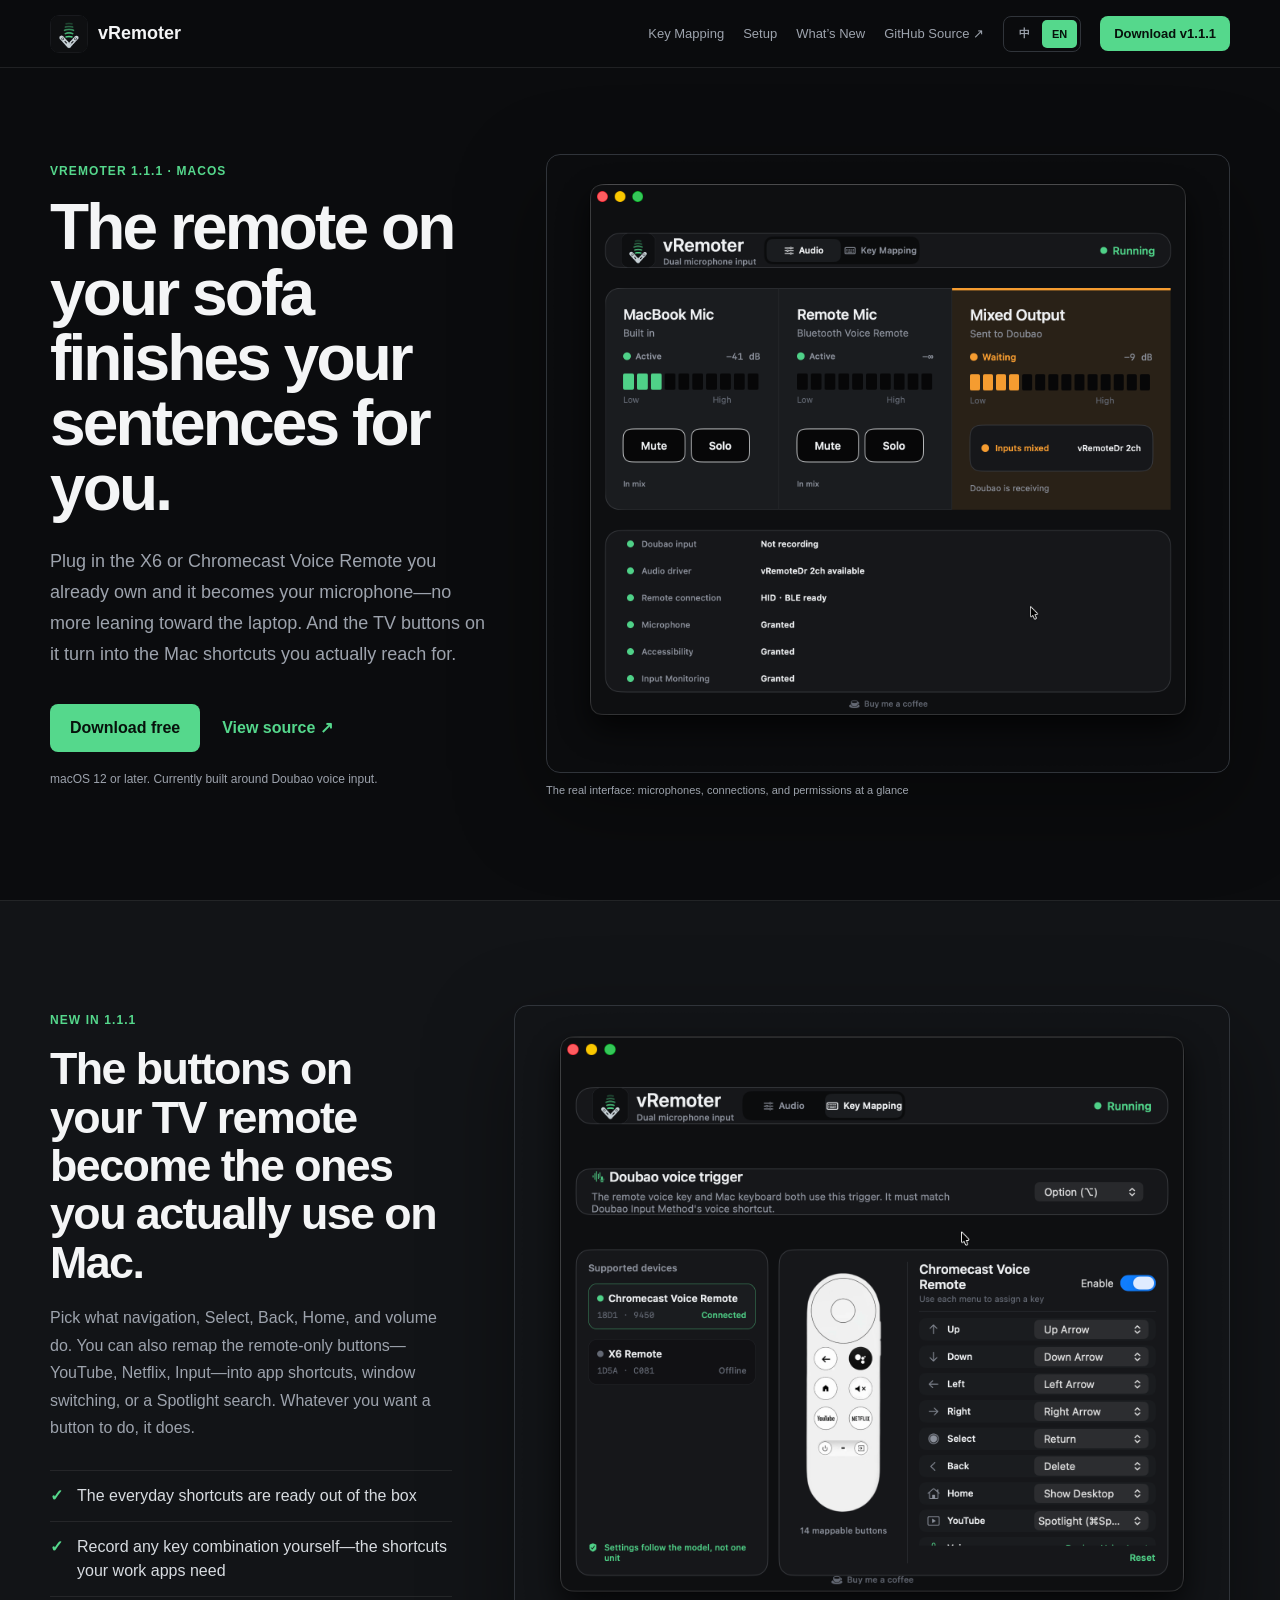
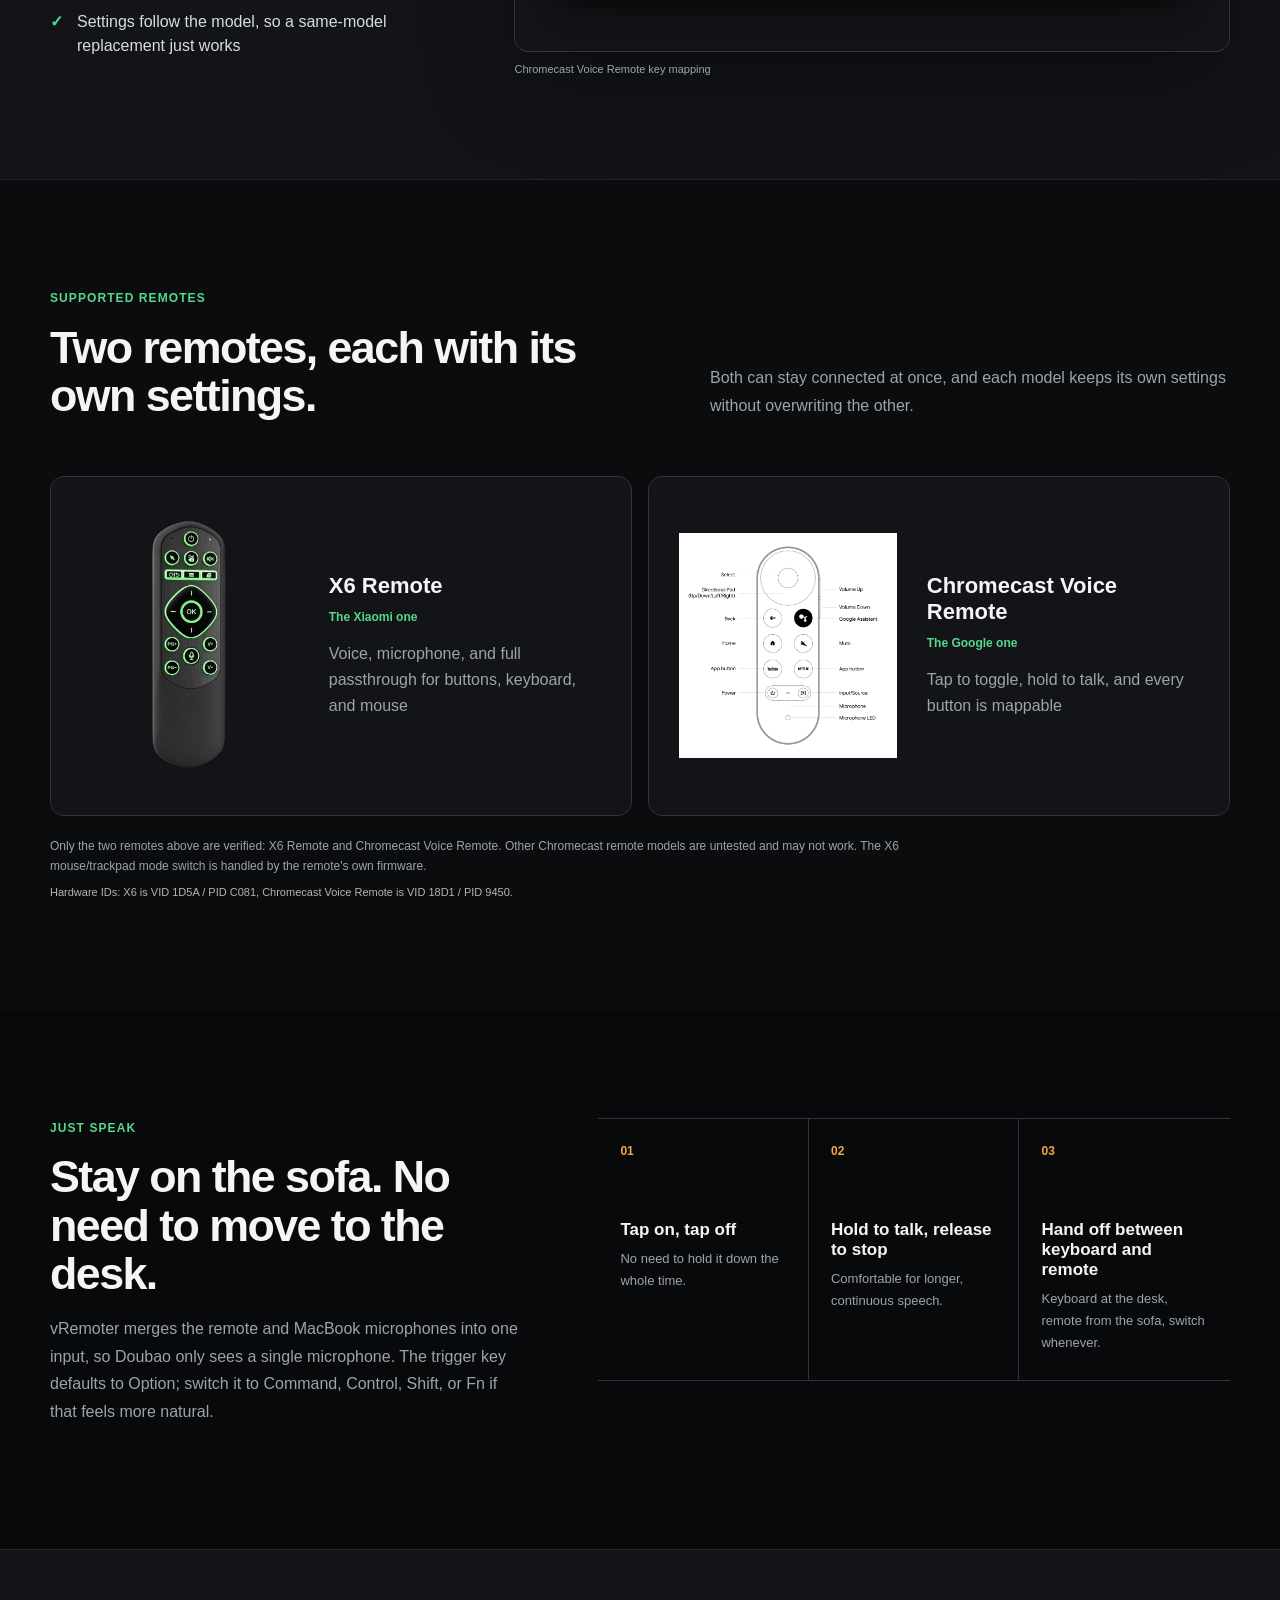
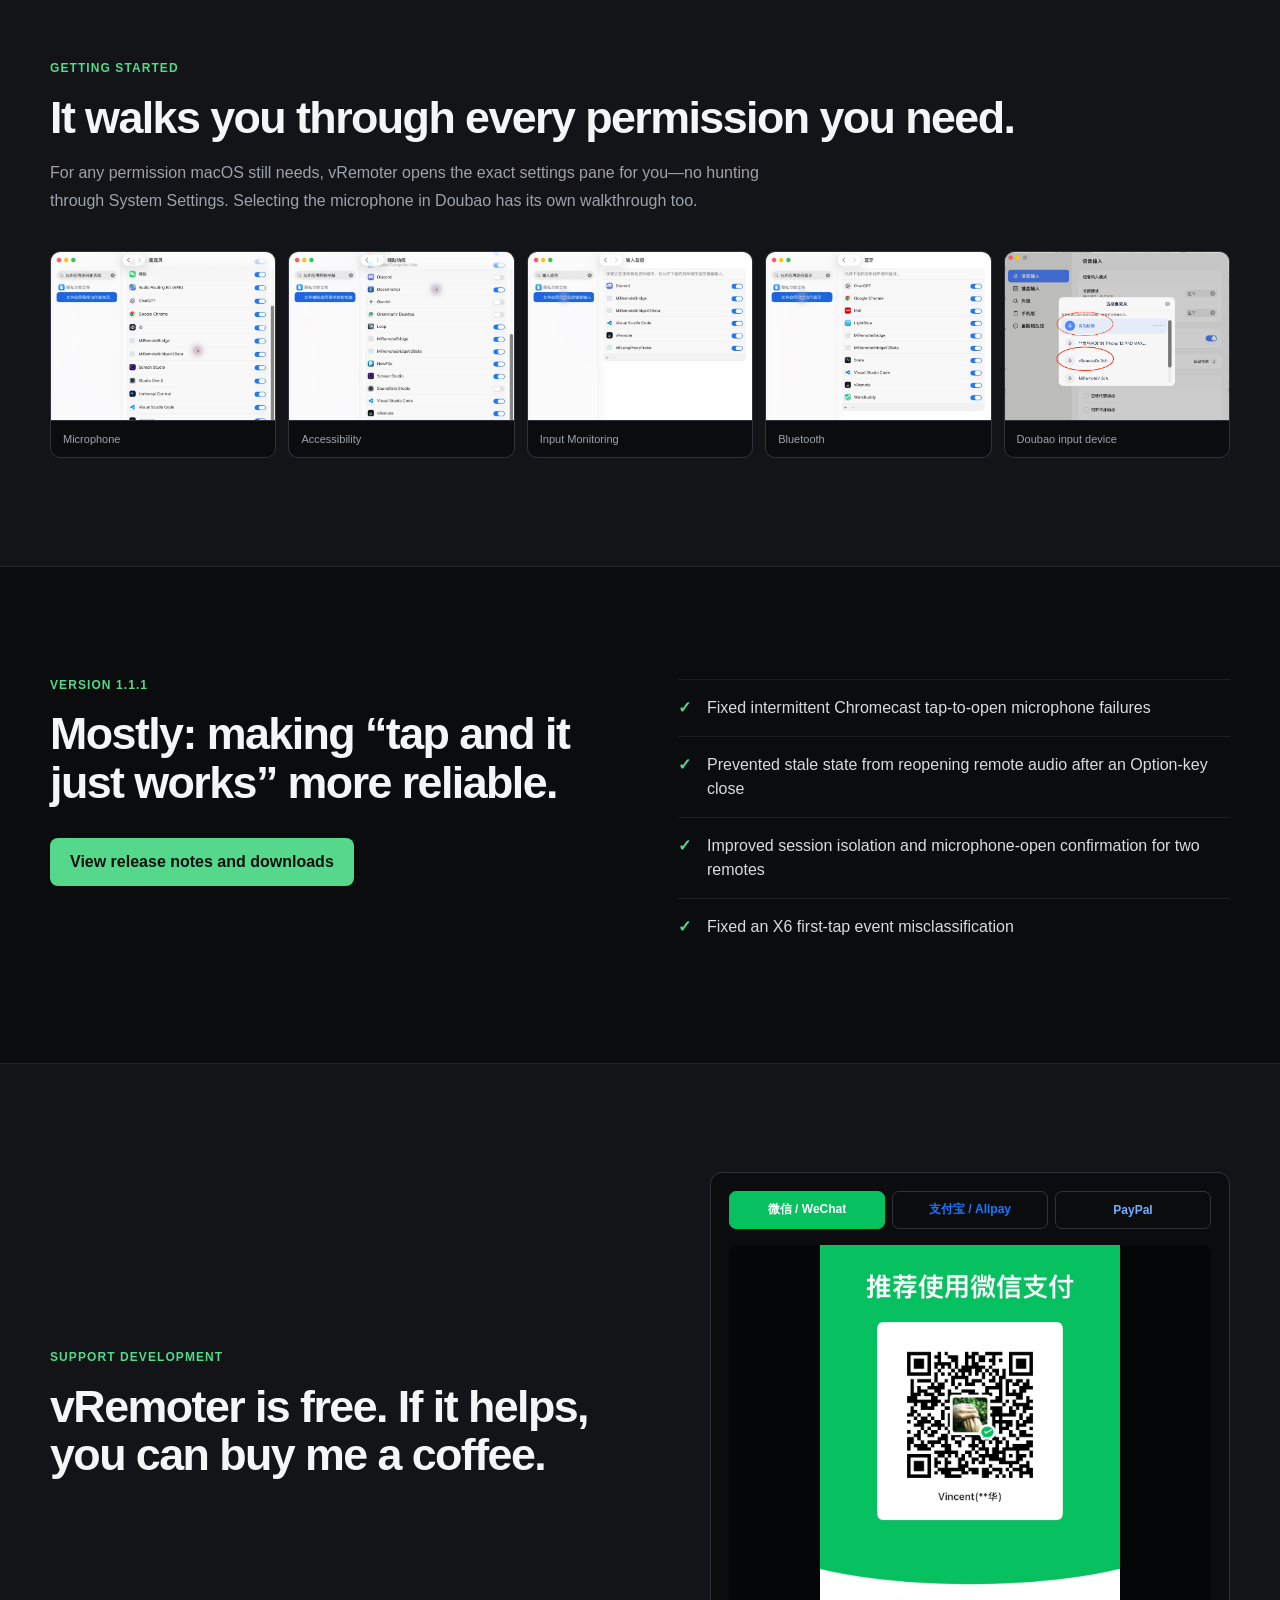
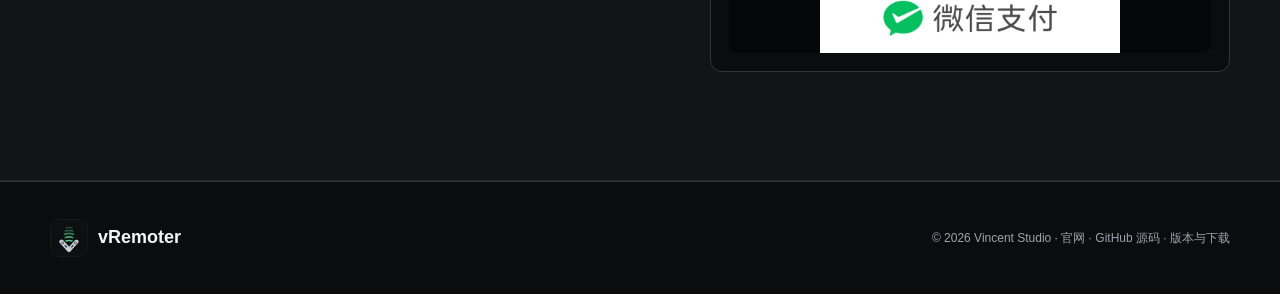
==== commit 2d906f32: "Refresh 1.1.1 screenshots and rewrite site copy for marketing tone - Replace console and mapping scr" ====
--- a/docs/index.html
+++ b/docs/index.html
@@ -4,8 +4,8 @@
   <meta charset="utf-8">
   <meta name="viewport" content="width=device-width, initial-scale=1">
   <meta name="color-scheme" content="dark">
-  <meta name="description" content="vRemoter turns supported Bluetooth voice remotes into a dual-microphone voice input and programmable macOS controller for Doubao.">
-  <title>vRemoter · 蓝牙语音遥控器的 macOS 控制台</title>
+  <meta name="description" content="让 X6 与 Chromecast Voice Remote 变成 Mac 的语音麦克风与快捷键：对着遥控器说话就行，电视按键也能变成你要的 Mac 操作。vRemoter turns supported Bluetooth voice remotes into a dual-microphone voice input and programmable macOS controller for Doubao.">
+  <title>vRemoter · 把遥控器变成你的麦克风和快捷键</title>
   <link rel="icon" href="assets/brand/vremoter-logo.png">
   <link rel="stylesheet" href="styles.css">
 </head>
@@ -26,34 +26,34 @@
     <section class="hero section-inner">
       <div class="hero-copy">
         <p class="eyebrow">vRemoter 1.1.1 · macOS</p>
-        <h1 data-zh="遥控器不只负责播放，也能控制你的输入。" data-en="Your remote can control more than playback.">遥控器不只负责播放，也能控制你的输入。</h1>
-        <p class="lead" data-zh="用 X6 或 Chromecast Voice Remote 控制豆包语音输入，把遥控器麦克风与 MacBook 麦克风混合起来，再把电视按键映射成真正有用的 Mac 操作。" data-en="Control Doubao voice input with an X6 or Chromecast Voice Remote, mix the remote and MacBook microphones, and turn TV buttons into useful Mac actions.">用 X6 或 Chromecast Voice Remote 控制豆包语音输入，把遥控器麦克风与 MacBook 麦克风混合起来，再把电视按键映射成真正有用的 Mac 操作。</p>
+        <h1 data-zh="沙发上的遥控器，帮你把话说完。" data-en="The remote on your sofa finishes your sentences for you.">沙发上的遥控器，帮你把话说完。</h1>
+        <p class="lead" data-zh="手边的 X6 或 Chromecast Voice Remote，接上就能当你麦用——说话不用再凑近笔记本。顺手把电视上那些遥控键，换成你在 Mac 上真正想按的那几个。" data-en="Plug in the X6 or Chromecast Voice Remote you already own and it becomes your microphone—no more leaning toward the laptop. And the TV buttons on it turn into the Mac shortcuts you actually reach for.">手边的 X6 或 Chromecast Voice Remote，接上就能当你麦用——说话不用再凑近笔记本。顺手把电视上那些遥控键，换成你在 Mac 上真正想按的那几个。</p>
         <div class="hero-actions">
-          <a class="primary-button" href="https://updates.vincentstudio.org/vremoter/" data-zh="首次安装（含驱动）" data-en="First install (driver included)">首次安装（含驱动）</a>
+          <a class="primary-button" href="https://updates.vincentstudio.org/vremoter/" data-zh="免费下载" data-en="Download free">免费下载</a>
           <a class="secondary-link" href="https://github.com/VincentKingHsu/vRemoter" target="_blank" rel="noopener" data-zh="查看源码 ↗" data-en="View source ↗">查看源码 ↗</a>
         </div>
-        <p class="system-note" data-zh="适用于 macOS 12 及以上版本。当前针对豆包输入法。" data-en="For macOS 12 and later. Currently designed for Doubao Input Method.">适用于 macOS 12 及以上版本。当前针对豆包输入法。</p>
+        <p class="system-note" data-zh="适用于 macOS 12 及以上版本，目前主要配合豆包输入法使用。" data-en="macOS 12 or later. Currently built around Doubao voice input.">适用于 macOS 12 及以上版本，目前主要配合豆包输入法使用。</p>
       </div>
       <figure class="app-shot hero-shot">
-        <img data-localized-audio src="assets/screenshots/vremoter-audio-1.1.0.png" alt="vRemoter 1.1.0 音频控制台">
-        <figcaption data-zh="真实运行界面：双麦混音、连接与权限状态" data-en="Live interface: dual-mic mixing, connection, and permissions">真实运行界面：双麦混音、连接与权限状态</figcaption>
+        <img data-localized-audio src="assets/screenshots/vremoter-audio-1.1.1.png" alt="vRemoter 1.1.1 界面截图">
+        <figcaption data-zh="真实运行界面：麦克风、连接与权限状态一览" data-en="The real interface: microphones, connections, and permissions at a glance">真实运行界面：麦克风、连接与权限状态一览</figcaption>
       </figure>
     </section>
 
     <section class="mapping-band" id="mapping">
       <div class="section-inner mapping-layout">
         <div class="mapping-copy">
-          <p class="eyebrow" data-zh="1.1.0 新功能" data-en="New in 1.1.0">1.1.0 新功能</p>
-          <h2 data-zh="把电视按键，换成你的 Mac 快捷键。" data-en="Turn TV buttons into your Mac shortcuts.">把电视按键，换成你的 Mac 快捷键。</h2>
-          <p data-zh="方向、确认、返回、Home、YouTube、Netflix、信源、音量等按键都可以按型号配置。映射启用时，vRemoter 会拦截原始动作，只发送你选择的新操作。" data-en="Configure navigation, Select, Back, Home, YouTube, Netflix, Input, volume, and more by remote model. When mapping is enabled, vRemoter intercepts the original action and sends only your assignment.">方向、确认、返回、Home、YouTube、Netflix、信源、音量等按键都可以按型号配置。映射启用时，vRemoter 会拦截原始动作，只发送你选择的新操作。</p>
+          <p class="eyebrow" data-zh="1.1.1 新功能" data-en="New in 1.1.1">1.1.1 新功能</p>
+          <h2 data-zh="电视上那堆按键，在 Mac 上换成你真正会用的。" data-en="The buttons on your TV remote become the ones you actually use on Mac.">电视上那堆按键，在 Mac 上换成你真正会用的。</h2>
+          <p data-zh="方向、确认、返回、Home、音量这些常用键都能自己指定。YouTube、Netflix、信源这类遥控器专属键，也能换成打开 App、切窗口、 Spotlight 搜索——你想让它做什么，就是什么。" data-en="Pick what navigation, Select, Back, Home, and volume do. You can also remap the remote-only buttons—YouTube, Netflix, Input—into app shortcuts, window switching, or a Spotlight search. Whatever you want a button to do, it does.">方向、确认、返回、Home、音量这些常用键都能自己指定。YouTube、Netflix、信源这类遥控器专属键，也能换成打开 App、切窗口、 Spotlight 搜索——你想让它做什么，就是什么。</p>
           <ul class="feature-list">
-            <li data-zh="内置方向键、Return、Escape、系统音量、Spotlight 等常用操作" data-en="Built-in arrows, Return, Escape, system volume, Spotlight, and more">内置方向键、Return、Escape、系统音量、Spotlight 等常用操作</li>
-            <li data-zh="可以直接录制自己的键盘组合键" data-en="Record your own keyboard shortcut">可以直接录制自己的键盘组合键</li>
-            <li data-zh="设置跟随型号，更换同型号遥控器无需重配" data-en="Settings follow the model, so same-model replacements need no reconfiguration">设置跟随型号，更换同型号遥控器无需重配</li>
+            <li data-zh="常用操作已经内置好，装完就能直接用" data-en="The everyday shortcuts are ready out of the box">常用操作已经内置好，装完就能直接用</li>
+            <li data-zh="任何组合键都能自己录一段，办公软件里最常用的那种" data-en="Record any key combination yourself—the shortcuts your work apps need">任何组合键都能自己录一段，办公软件里最常用的那种</li>
+            <li data-zh="设置认型号不认设备，丢了换一只同款照样接着用" data-en="Settings follow the model, so a same-model replacement just works">设置认型号不认设备，丢了换一只同款照样接着用</li>
           </ul>
         </div>
         <figure class="app-shot mapping-shot">
-          <img data-localized-mapping src="assets/screenshots/vremoter-mapping-chromecast-1.1.0.png" alt="Chromecast Voice Remote 按键映射界面">
+          <img data-localized-mapping src="assets/screenshots/vremoter-mapping-chromecast-1.1.1.png" alt="Chromecast Voice Remote 按键映射界面">
           <figcaption data-zh="Chromecast Voice Remote 按键映射" data-en="Chromecast Voice Remote key mapping">Chromecast Voice Remote 按键映射</figcaption>
         </figure>
       </div>
@@ -61,42 +61,45 @@
 
     <section class="section-inner remote-section">
       <div class="section-heading-row">
-        <div><p class="eyebrow" data-zh="已验证型号" data-en="Verified profiles">已验证型号</p><h2 data-zh="两款遥控器，各自保留自己的设置。" data-en="Two remotes, each with its own settings.">两款遥控器，各自保留自己的设置。</h2></div>
-        <p data-zh="X6 与 Chromecast Voice Remote 可以同时连接。支持按型号识别，不绑定你手上的某一只实体设备。" data-en="X6 and Chromecast Voice Remote can stay connected together. Profiles are identified by model, not one physical unit.">X6 与 Chromecast Voice Remote 可以同时连接。支持按型号识别，不绑定你手上的某一只实体设备。</p>
+        <div><p class="eyebrow" data-zh="支持哪些遥控器" data-en="Supported remotes">支持哪些遥控器</p><h2 data-zh="两支遥控器，各记各的设置。" data-en="Two remotes, each with its own settings.">两支遥控器，各记各的设置。</h2></div>
+        <p data-zh="两支可以同时连着，谁在说话就用谁。两支型号各自保存设置，不会互相覆盖。" data-en="Both can stay connected at once, and each model keeps its own settings without overwriting the other.">两支可以同时连着，谁在说话就用谁。两支型号各自保存设置，不会互相覆盖。</p>
       </div>
       <div class="remote-grid">
         <article class="remote-card">
           <img class="x6-image" src="assets/remotes/x6-remote.png" alt="X6 Remote">
-          <div><h3>X6 Remote</h3><p>VID 1D5A · PID C081</p><span data-zh="语音、正面按键、背面键盘与鼠标透传" data-en="Voice, front buttons, keyboard, and mouse passthrough">语音、正面按键、背面键盘与鼠标透传</span></div>
+          <div><h3>X6 Remote</h3><p class="card-tagline" data-zh="小米出品的那支" data-en="The Xiaomi one">小米出品的那支</p><span data-zh="能语音、能当麦克风，正面按键和背面键盘鼠标都能透传" data-en="Voice, microphone, and full passthrough for buttons, keyboard, and mouse">能语音、能当麦克风，正面按键和背面键盘鼠标都能透传</span></div>
         </article>
         <article class="remote-card">
           <img class="chromecast-image" src="assets/remotes/chromecast-voice-remote.png" alt="Chromecast Voice Remote">
-          <div><h3>Chromecast Voice Remote</h3><p>VID 18D1 · PID 9450</p><span data-zh="短按切换、长按说话与完整按键映射" data-en="Tap-to-toggle, hold-to-talk, and key mapping">短按切换、长按说话与完整按键映射</span></div>
+          <div><h3>Chromecast Voice Remote</h3><p class="card-tagline" data-zh="Google 出品的那支" data-en="The Google one">Google 出品的那支</p><span data-zh="短按切换开关、长按按住说话，整套按键都能映射" data-en="Tap to toggle, hold to talk, and every button is mappable">短按切换开关、长按按住说话，整套按键都能映射</span></div>
         </article>
       </div>
-      <p class="boundary-note" data-zh="支持范围以这里列出的 VID/PID 为准，不代表所有 Chromecast 遥控器型号。X6 鼠标模式切换键由设备固件内部处理。" data-en="Support is limited to the VID/PID profiles listed here and does not imply every Chromecast remote model. The X6 Mouse Mode switch is handled by its firmware.">支持范围以这里列出的 VID/PID 为准，不代表所有 Chromecast 遥控器型号。X6 鼠标模式切换键由设备固件内部处理。</p>
+      <div class="boundary-wrap">
+        <p class="boundary-note" data-zh="目前实测可用的是上面这两支：X6 Remote 和 Chromecast Voice Remote。其他型号的 Chromecast 遥控器没有验证过，不保证能用。X6 上切换鼠标/触控板的那个键由遥控器自己处理，vRemoter 不介入。" data-en="Only the two remotes above are verified: X6 Remote and Chromecast Voice Remote. Other Chromecast remote models are untested and may not work. The X6 mouse/trackpad mode switch is handled by the remote's own firmware.">目前实测可用的是上面这两支：X6 Remote 和 Chromecast Voice Remote。其他型号的 Chromecast 遥控器没有验证过，不保证能用。X6 上切换鼠标/触控板的那个键由遥控器自己处理，vRemoter 不介入。</p>
+        <p class="tech-detail" data-zh="硬件标识：X6 为 VID 1D5A / PID C081，Chromecast Voice Remote 为 VID 18D1 / PID 9450。" data-en="Hardware IDs: X6 is VID 1D5A / PID C081, Chromecast Voice Remote is VID 18D1 / PID 9450.">硬件标识：X6 为 VID 1D5A / PID C081，Chromecast Voice Remote 为 VID 18D1 / PID 9450。</p>
+      </div>
     </section>
 
     <section class="voice-band">
       <div class="section-inner voice-layout">
         <div>
-          <p class="eyebrow" data-zh="双麦语音输入" data-en="Dual-microphone input">双麦语音输入</p>
-          <h2 data-zh="说话时，不必决定站在哪一支麦克风旁边。" data-en="Speak without choosing which microphone to stand beside.">说话时，不必决定站在哪一支麦克风旁边。</h2>
-          <p data-zh="vRemoter 把遥控器和 MacBook 麦克风混合成豆包可识别的 vRemoteDr 2ch。语音触发键默认使用 Option，也可以改为 Command、Control、Shift 或 Fn。" data-en="vRemoter mixes the remote and MacBook microphones into vRemoteDr 2ch for Doubao. The voice trigger defaults to Option and can be changed to Command, Control, Shift, or Fn.">vRemoter 把遥控器和 MacBook 麦克风混合成豆包可识别的 vRemoteDr 2ch。语音触发键默认使用 Option，也可以改为 Command、Control、Shift 或 Fn。</p>
+          <p class="eyebrow" data-zh="说话就行" data-en="Just speak">说话就行</p>
+          <h2 data-zh="窝在沙发上，也不用挪到电脑前。" data-en="Stay on the sofa. No need to move to the desk.">窝在沙发上，也不用挪到电脑前。</h2>
+          <p data-zh="vRemoter 把遥控器和 MacBook 的麦克风合成一路输入，豆包那边只会看到一支麦克风。触发键默认是 Option，手顺的话，换成 Command、Control、Shift、Fn 都行。" data-en="vRemoter merges the remote and MacBook microphones into one input, so Doubao only sees a single microphone. The trigger key defaults to Option; switch it to Command, Control, Shift, or Fn if that feels more natural.">vRemoter 把遥控器和 MacBook 的麦克风合成一路输入，豆包那边只会看到一支麦克风。触发键默认是 Option，手顺的话，换成 Command、Control、Shift、Fn 都行。</p>
         </div>
         <div class="voice-modes">
-          <div><span>01</span><h3 data-zh="短按切换" data-en="Tap to toggle">短按切换</h3><p data-zh="第一次打开，第二次关闭。" data-en="First tap starts, second tap stops.">第一次打开，第二次关闭。</p></div>
-          <div><span>02</span><h3 data-zh="长按说话" data-en="Hold to talk">长按说话</h3><p data-zh="按住期间录音，松开结束。" data-en="Record while held, stop on release.">按住期间录音，松开结束。</p></div>
-          <div><span>03</span><h3 data-zh="交叉控制" data-en="Cross control">交叉控制</h3><p data-zh="电脑按键与遥控器可以互相开启和关闭。" data-en="The keyboard and remote can start or stop the same session.">电脑按键与遥控器可以互相开启和关闭。</p></div>
+          <div><span>01</span><h3 data-zh="按一下开，再按一下关" data-en="Tap on, tap off">按一下开，再按一下关</h3><p data-zh="不用一直按着，想说完就说完。" data-en="No need to hold it down the whole time.">不用一直按着，想说完就说完。</p></div>
+          <div><span>02</span><h3 data-zh="按住说话，松手结束" data-en="Hold to talk, release to stop">按住说话，松手结束</h3><p data-zh="长句、连续说，都比较顺手。" data-en="Comfortable for longer, continuous speech.">长句、连续说，都比较顺手。</p></div>
+          <div><span>03</span><h3 data-zh="电脑和遥控器能互相接手" data-en="Hand off between keyboard and remote">电脑和遥控器能互相接手</h3><p data-zh="在电脑前用键盘，在沙发上用遥控器，随时切。" data-en="Keyboard at the desk, remote from the sofa, switch whenever.">在电脑前用键盘，在沙发上用遥控器，随时切。</p></div>
         </div>
       </div>
     </section>
 
     <section class="guide-band" id="setup">
       <div class="section-inner">
-        <p class="eyebrow" data-zh="首次设置" data-en="First-time setup">首次设置</p>
-        <h2 data-zh="每项权限都有对应截图。" data-en="A screenshot for every permission.">每项权限都有对应截图。</h2>
-        <p class="section-copy" data-zh="权限未完成时，APP 会显示处理入口，并直接打开准确的 macOS 设置位置。豆包输入设备也有独立向导。" data-en="When a permission is missing, the app provides a direct route to the correct macOS pane. Doubao input-device selection has its own guide too.">权限未完成时，APP 会显示处理入口，并直接打开准确的 macOS 设置位置。豆包输入设备也有独立向导。</p>
+        <p class="eyebrow" data-zh="上手" data-en="Getting started">上手</p>
+        <h2 data-zh="该开的权限，它一步步带你开。" data-en="It walks you through every permission you need.">该开的权限，它一步步带你开。</h2>
+        <p class="section-copy" data-zh="macOS 缺的权限，vRemoter 会直接点进对应的设置页，不用你满屏找。豆包那边选麦克风也有单独向导。" data-en="For any permission macOS still needs, vRemoter opens the exact settings pane for you—no hunting through System Settings. Selecting the microphone in Doubao has its own walkthrough too.">macOS 缺的权限，vRemoter 会直接点进对应的设置页，不用你满屏找。豆包那边选麦克风也有单独向导。</p>
         <div class="guide-grid">
           <figure><img src="assets/guides/permission-microphone.png" alt="麦克风权限"><figcaption data-zh="麦克风" data-en="Microphone">麦克风</figcaption></figure>
           <figure><img src="assets/guides/permission-accessibility.png" alt="辅助功能权限"><figcaption data-zh="辅助功能" data-en="Accessibility">辅助功能</figcaption></figure>
@@ -110,7 +113,7 @@
     <section class="section-inner release-section" id="release">
       <div class="release-copy">
         <p class="eyebrow" data-zh="版本 1.1.1" data-en="Version 1.1.1">版本 1.1.1</p>
-        <h2 data-zh="短按更可靠，双遥控器切换更稳定。" data-en="More reliable taps and steadier switching between two remotes.">短按更可靠，双遥控器切换更稳定。</h2>
+        <h2 data-zh="这次主要是让「按一下就开麦」更靠得住。" data-en="Mostly: making “tap and it just works” more reliable.">这次主要是让「按一下就开麦」更靠得住。</h2>
         <a class="primary-button inline-button" href="https://updates.vincentstudio.org/vremoter/" data-zh="查看更新日志与下载" data-en="View release notes and downloads">查看更新日志与下载</a>
       </div>
       <ul class="release-list">
--- a/docs/styles.css
+++ b/docs/styles.css
@@ -151,7 +151,9 @@
 .remote-card h3 { font-size: 22px; }
 .remote-card p { margin-bottom: 14px; color: var(--green); font-size: 12px; font-weight: 750; }
 .remote-card span { color: var(--secondary); line-height: 1.6; }
+.remote-card .card-tagline { font-size: 12px; }
 .boundary-note { max-width: 920px; margin: 20px 0 0; font-size: 12px; }
+.tech-detail { max-width: 920px; margin: 6px 0 0; color: var(--muted); font-size: 11px; opacity: .72; }
 
 .voice-band { background: #08090a; }
 .voice-layout { padding-block: 108px; display: grid; grid-template-columns: .86fr 1.14fr; gap: 72px; align-items: start; }
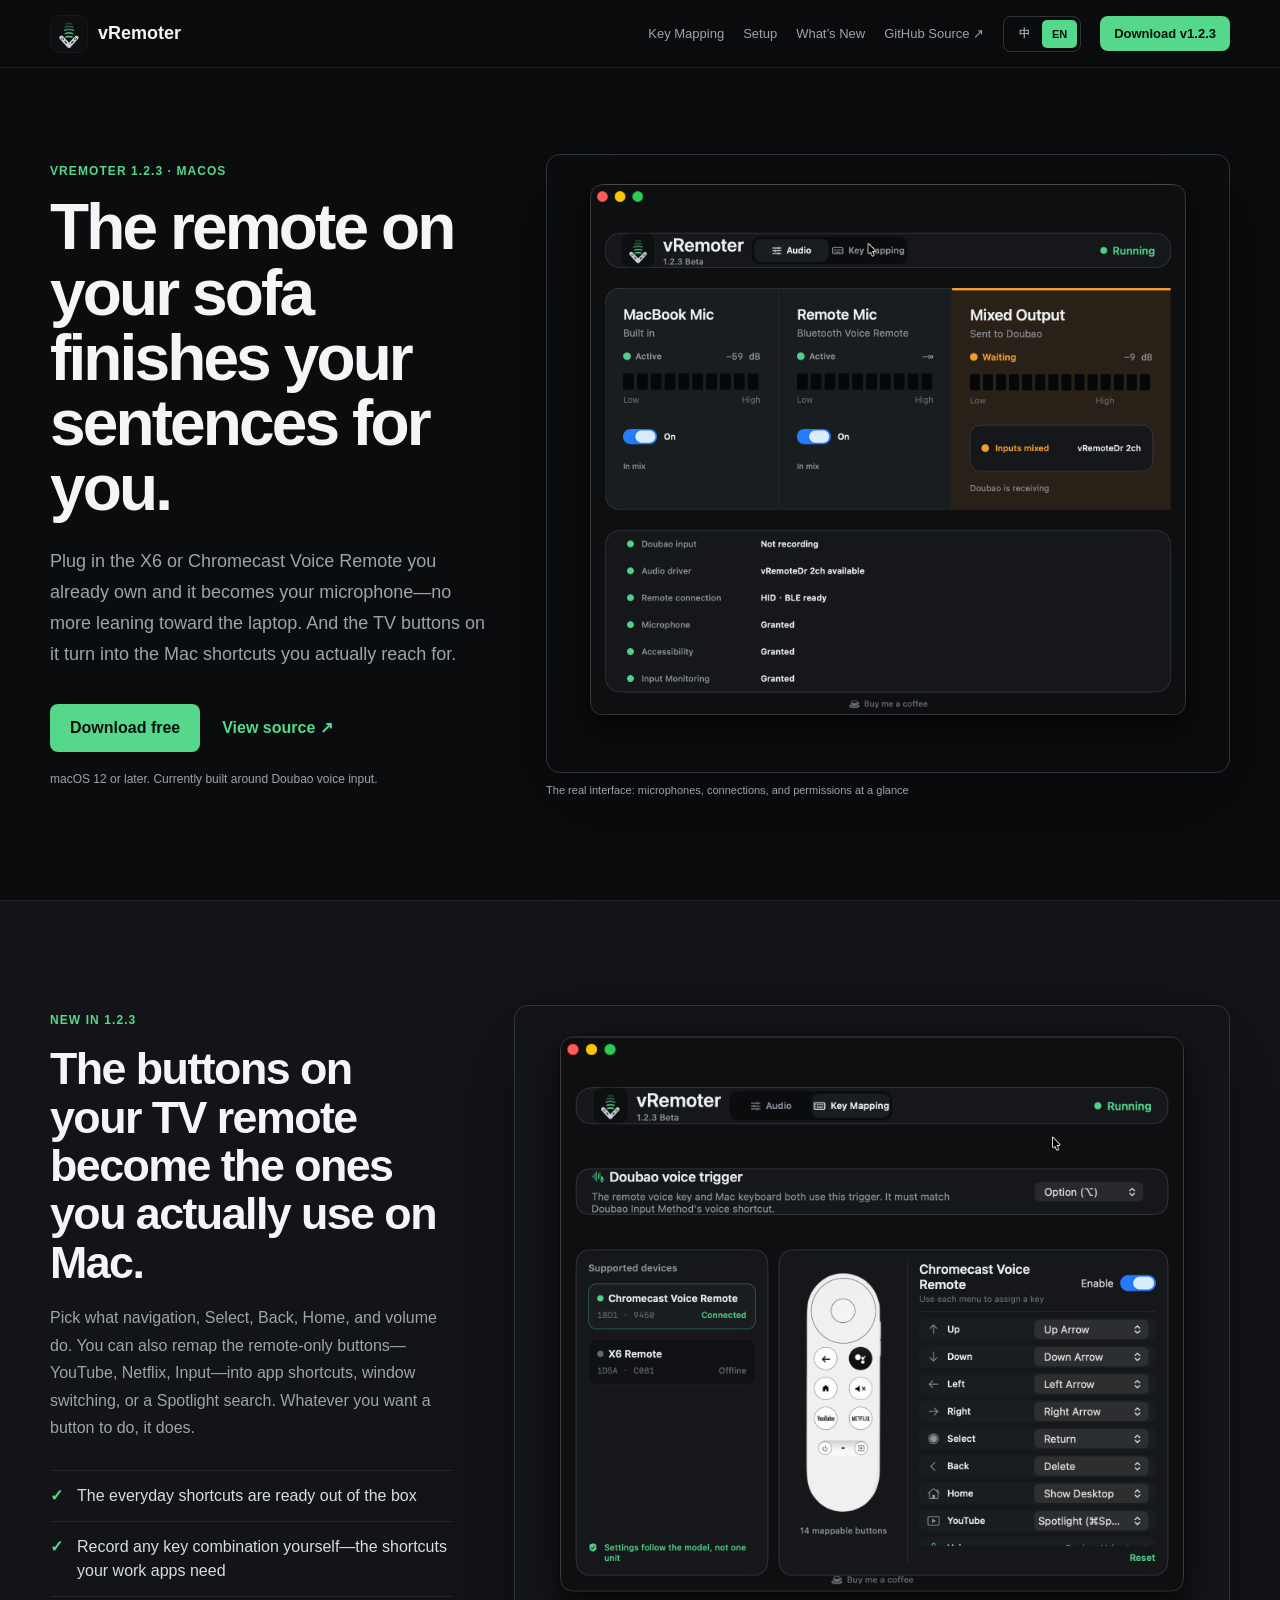
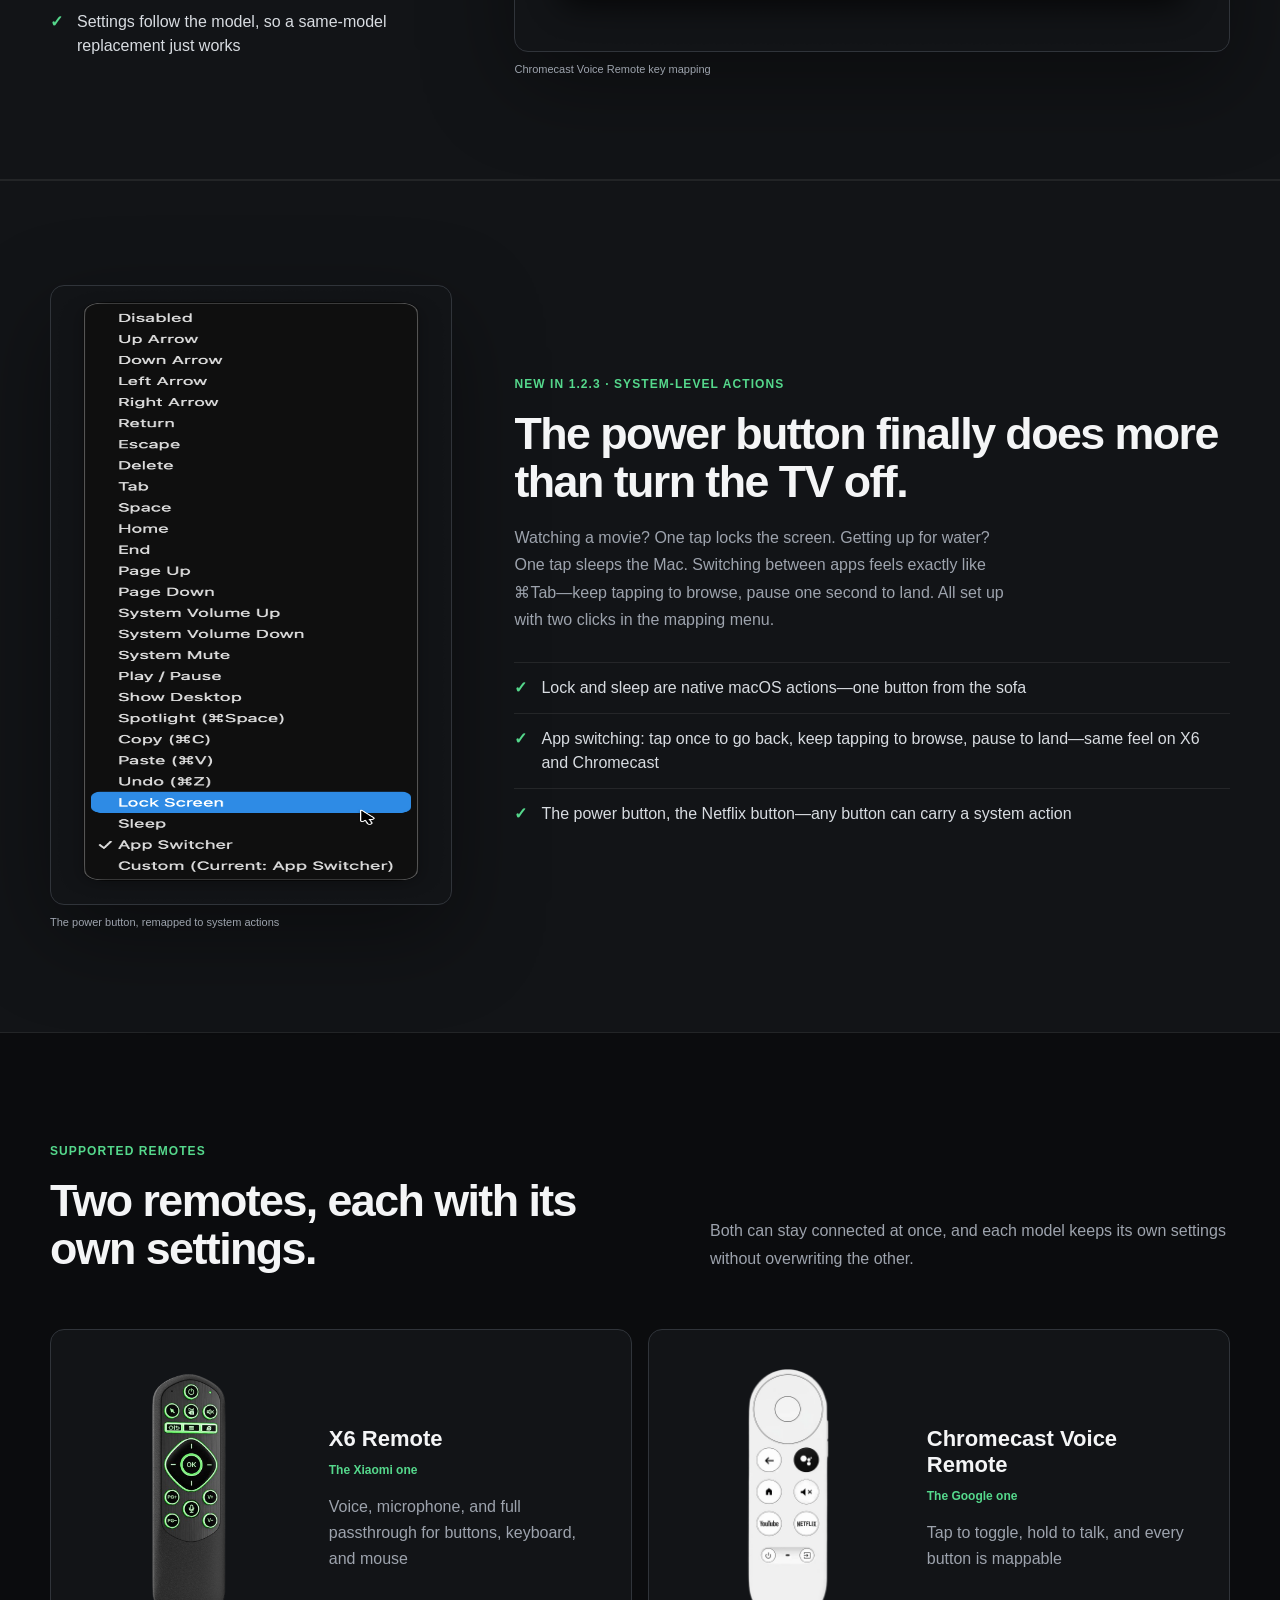
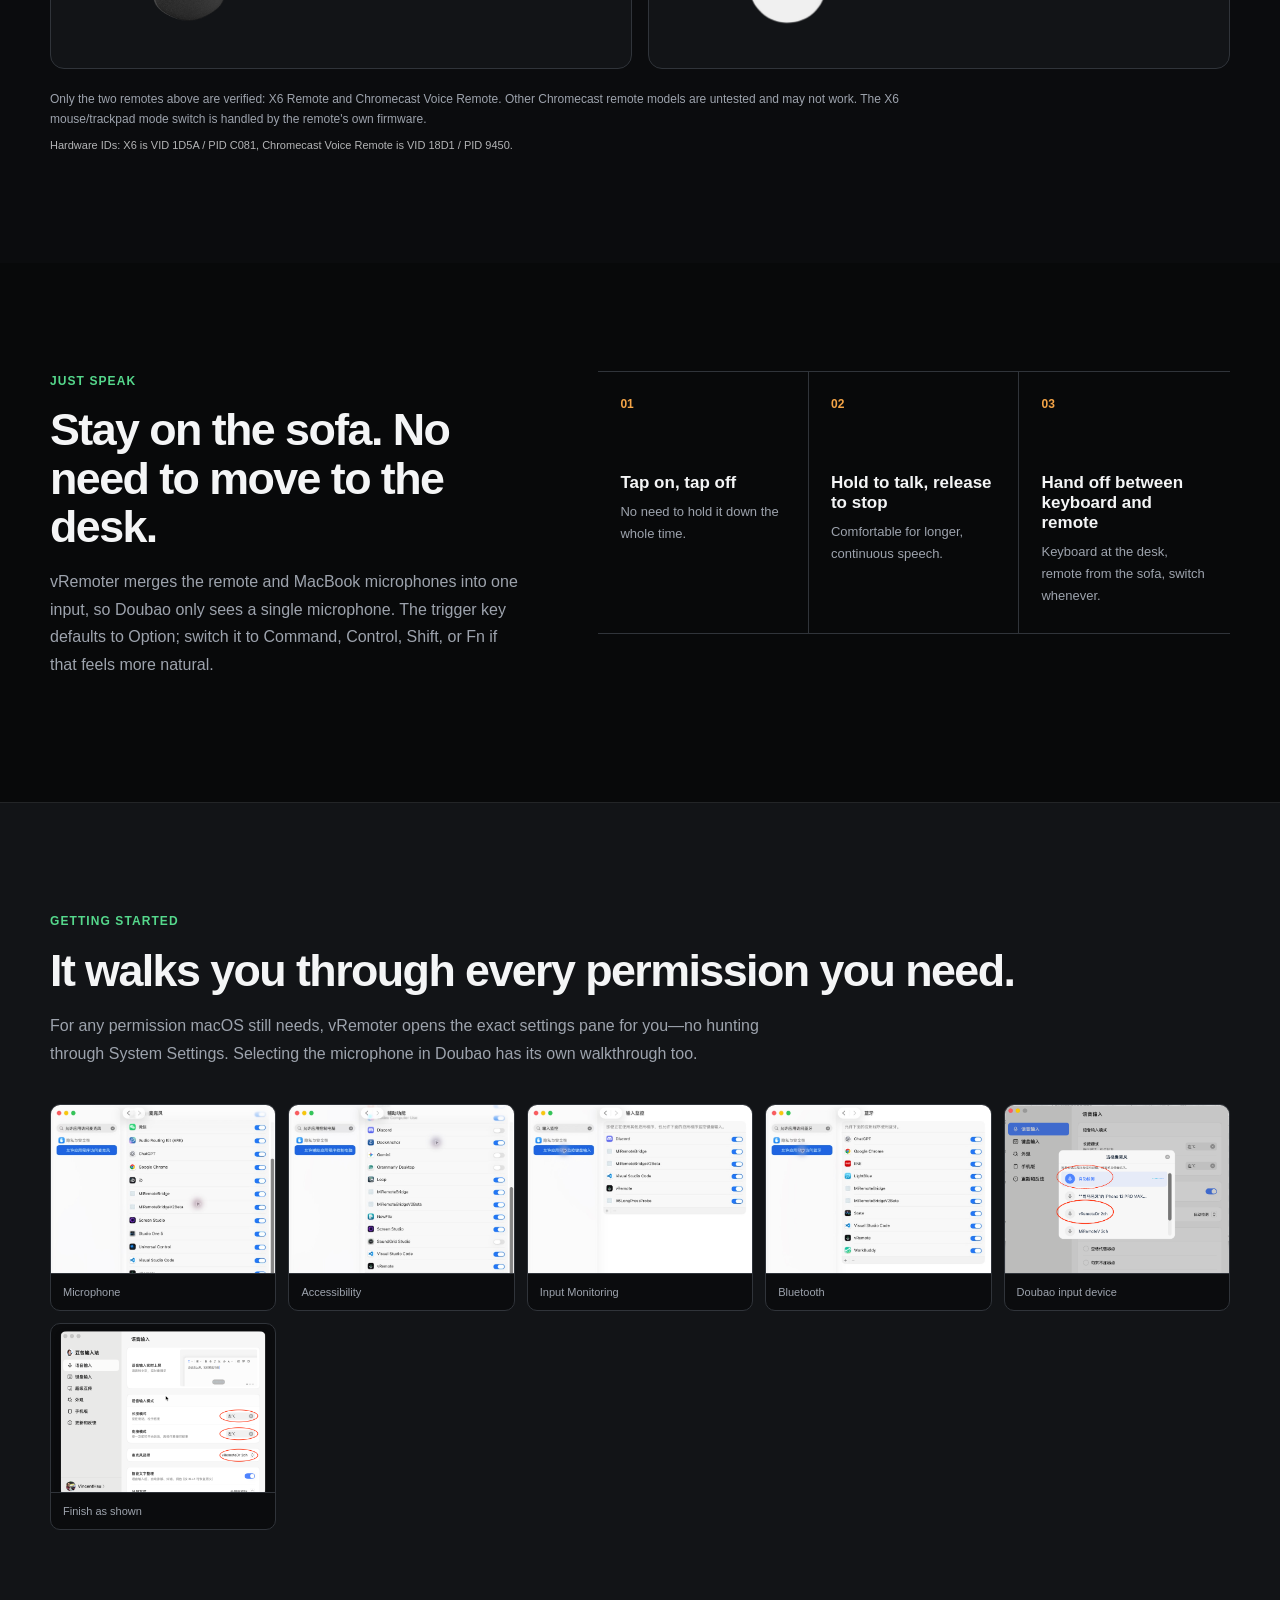
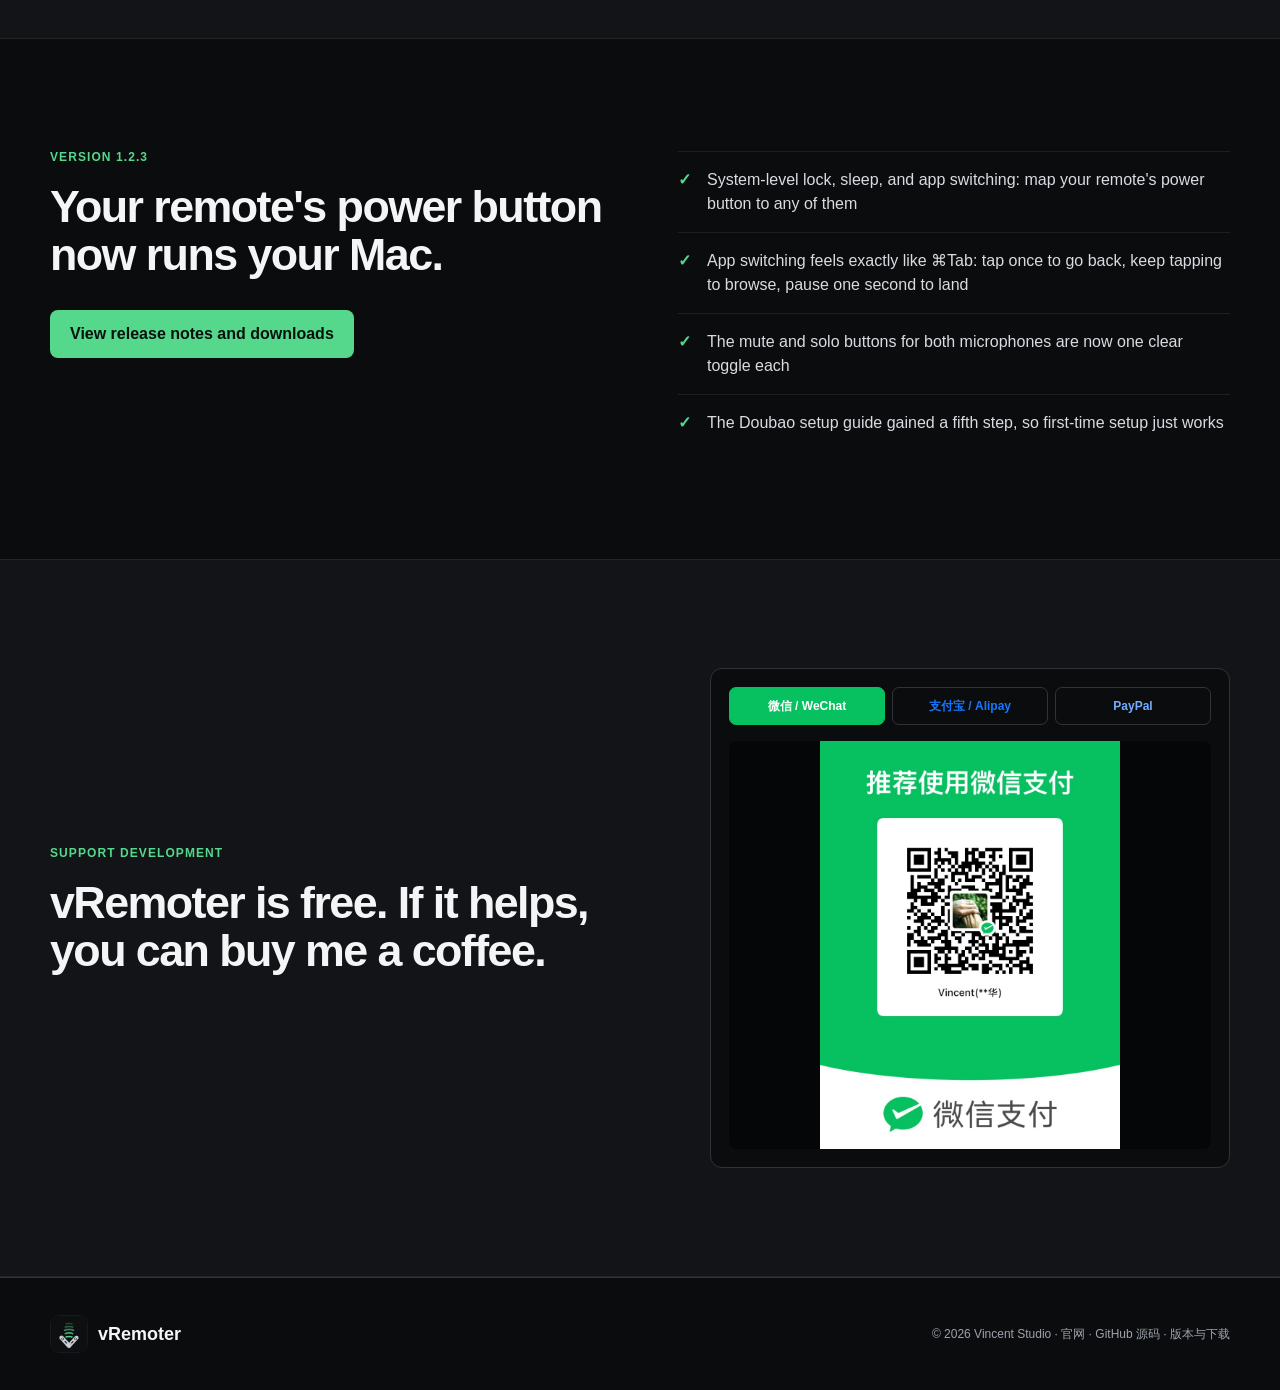
==== commit 19432375: "Release v1.2.3: system-level actions, toggle mixer, and site refresh APP: - Add Lock Screen, Sleep, " ====
--- a/docs/index.html
+++ b/docs/index.html
@@ -18,14 +18,14 @@
       <a href="#release" data-zh="本次更新" data-en="What’s New">本次更新</a>
       <a href="https://github.com/VincentKingHsu/vRemoter" target="_blank" rel="noopener" data-zh="GitHub 源码 ↗" data-en="GitHub Source ↗">GitHub 源码 ↗</a>
       <div class="language-switch" role="group" aria-label="Language"><button type="button" data-set-language="zh" class="active">中</button><button type="button" data-set-language="en">EN</button></div>
-      <a class="download-button" href="https://updates.vincentstudio.org/vremoter/" data-zh="下载 v1.1.1" data-en="Download v1.1.1">下载 v1.1.1</a>
+      <a class="download-button" href="https://updates.vincentstudio.org/vremoter/" data-zh="下载 v1.2.3" data-en="Download v1.2.3">下载 v1.2.3</a>
     </nav>
   </header>
 
   <main id="top">
     <section class="hero section-inner">
       <div class="hero-copy">
-        <p class="eyebrow">vRemoter 1.1.1 · macOS</p>
+        <p class="eyebrow">vRemoter 1.2.3 · macOS</p>
         <h1 data-zh="沙发上的遥控器，帮你把话说完。" data-en="The remote on your sofa finishes your sentences for you.">沙发上的遥控器，帮你把话说完。</h1>
         <p class="lead" data-zh="手边的 X6 或 Chromecast Voice Remote，接上就能当你麦用——说话不用再凑近笔记本。顺手把电视上那些遥控键，换成你在 Mac 上真正想按的那几个。" data-en="Plug in the X6 or Chromecast Voice Remote you already own and it becomes your microphone—no more leaning toward the laptop. And the TV buttons on it turn into the Mac shortcuts you actually reach for.">手边的 X6 或 Chromecast Voice Remote，接上就能当你麦用——说话不用再凑近笔记本。顺手把电视上那些遥控键，换成你在 Mac 上真正想按的那几个。</p>
         <div class="hero-actions">
@@ -35,7 +35,7 @@
         <p class="system-note" data-zh="适用于 macOS 12 及以上版本，目前主要配合豆包输入法使用。" data-en="macOS 12 or later. Currently built around Doubao voice input.">适用于 macOS 12 及以上版本，目前主要配合豆包输入法使用。</p>
       </div>
       <figure class="app-shot hero-shot">
-        <img data-localized-audio src="assets/screenshots/vremoter-audio-1.1.1.png" alt="vRemoter 1.1.1 界面截图">
+        <img data-localized-audio src="assets/screenshots/vremoter-audio-1.2.3.png" alt="vRemoter 1.2.3 界面截图">
         <figcaption data-zh="真实运行界面：麦克风、连接与权限状态一览" data-en="The real interface: microphones, connections, and permissions at a glance">真实运行界面：麦克风、连接与权限状态一览</figcaption>
       </figure>
     </section>
@@ -43,7 +43,7 @@
     <section class="mapping-band" id="mapping">
       <div class="section-inner mapping-layout">
         <div class="mapping-copy">
-          <p class="eyebrow" data-zh="1.1.1 新功能" data-en="New in 1.1.1">1.1.1 新功能</p>
+          <p class="eyebrow" data-zh="1.2.3 新功能" data-en="New in 1.2.3">1.2.3 新功能</p>
           <h2 data-zh="电视上那堆按键，在 Mac 上换成你真正会用的。" data-en="The buttons on your TV remote become the ones you actually use on Mac.">电视上那堆按键，在 Mac 上换成你真正会用的。</h2>
           <p data-zh="方向、确认、返回、Home、音量这些常用键都能自己指定。YouTube、Netflix、信源这类遥控器专属键，也能换成打开 App、切窗口、 Spotlight 搜索——你想让它做什么，就是什么。" data-en="Pick what navigation, Select, Back, Home, and volume do. You can also remap the remote-only buttons—YouTube, Netflix, Input—into app shortcuts, window switching, or a Spotlight search. Whatever you want a button to do, it does.">方向、确认、返回、Home、音量这些常用键都能自己指定。YouTube、Netflix、信源这类遥控器专属键，也能换成打开 App、切窗口、 Spotlight 搜索——你想让它做什么，就是什么。</p>
           <ul class="feature-list">
@@ -53,9 +53,28 @@
           </ul>
         </div>
         <figure class="app-shot mapping-shot">
-          <img data-localized-mapping src="assets/screenshots/vremoter-mapping-chromecast-1.1.1.png" alt="Chromecast Voice Remote 按键映射界面">
+          <img data-localized-mapping src="assets/screenshots/vremoter-mapping-chromecast-1.2.3.png" alt="Chromecast Voice Remote 按键映射界面">
           <figcaption data-zh="Chromecast Voice Remote 按键映射" data-en="Chromecast Voice Remote key mapping">Chromecast Voice Remote 按键映射</figcaption>
         </figure>
+      </div>
+    </section>
+
+    <section class="mapping-band" id="actions">
+      <div class="section-inner mapping-layout">
+        <figure class="app-shot actions-shot">
+          <img data-localized-actions src="assets/screenshots/vremoter-keymapping-1.2.3.png" alt="系统级动作映射界面">
+          <figcaption data-zh="电源键映射成系统级动作" data-en="The power button, remapped to system actions">电源键映射成系统级动作</figcaption>
+        </figure>
+        <div class="mapping-copy">
+          <p class="eyebrow" data-zh="1.2.3 新功能 · 系统级控制" data-en="New in 1.2.3 · System-level actions">1.2.3 新功能 · 系统级控制</p>
+          <h2 data-zh="电源键，从此不只关电视。" data-en="The power button finally does more than turn the TV off.">电源键，从此不只关电视。</h2>
+          <p data-zh="看片累了，按一下锁屏；起身倒水，按一下睡眠；要在几个 App 之间来回，切换应用和真键盘 ⌘Tab 手感一致——连着按逐个挑，停手一秒就落地。全在映射菜单里点两下就配好。" data-en="Watching a movie? One tap locks the screen. Getting up for water? One tap sleeps the Mac. Switching between apps feels exactly like ⌘Tab—keep tapping to browse, pause one second to land. All set up with two clicks in the mapping menu.">看片累了，按一下锁屏；起身倒水，按一下睡眠；要在几个 App 之间来回，切换应用和真键盘 ⌘Tab 手感一致——连着按逐个挑，停手一秒就落地。全在映射菜单里点两下就配好。</p>
+          <ul class="feature-list">
+            <li data-zh="锁屏与睡眠由 macOS 原生执行，从沙发到合盖只要一个键" data-en="Lock and sleep are native macOS actions—one button from the sofa">锁屏与睡眠由 macOS 原生执行，从沙发到合盖只要一个键</li>
+            <li data-zh="切换应用：单击切上一个，连按逐个挑，停手自动落地；X6 与 Chromecast 同一套手感" data-en="App switching: tap once to go back, keep tapping to browse, pause to land—same feel on X6 and Chromecast">切换应用：单击切上一个，连按逐个挑，停手自动落地；X6 与 Chromecast 同一套手感</li>
+            <li data-zh="电源键、Netflix 键、随便哪个键，想给系统动作就给系统动作" data-en="The power button, the Netflix button—any button can carry a system action">电源键、Netflix 键、随便哪个键，想给系统动作就给系统动作</li>
+          </ul>
+        </div>
       </div>
     </section>
 
@@ -106,21 +125,22 @@
           <figure><img src="assets/guides/permission-input-monitoring.png" alt="输入监控权限"><figcaption data-zh="输入监控" data-en="Input Monitoring">输入监控</figcaption></figure>
           <figure><img src="assets/guides/permission-bluetooth.png" alt="蓝牙权限"><figcaption data-zh="蓝牙" data-en="Bluetooth">蓝牙</figcaption></figure>
           <figure><img src="assets/guides/doubaoinput2.png" alt="豆包麦克风选择"><figcaption data-zh="豆包输入设备" data-en="Doubao input device">豆包输入设备</figcaption></figure>
+          <figure><img src="assets/guides/doubaoinput3.png" alt="豆包输入法设置引导"><figcaption data-zh="按图完成设置" data-en="Finish as shown">按图完成设置</figcaption></figure>
         </div>
       </div>
     </section>
 
     <section class="section-inner release-section" id="release">
       <div class="release-copy">
-        <p class="eyebrow" data-zh="版本 1.1.1" data-en="Version 1.1.1">版本 1.1.1</p>
-        <h2 data-zh="这次主要是让「按一下就开麦」更靠得住。" data-en="Mostly: making “tap and it just works” more reliable.">这次主要是让「按一下就开麦」更靠得住。</h2>
+        <p class="eyebrow" data-zh="版本 1.2.3" data-en="Version 1.2.3">版本 1.2.3</p>
+        <h2 data-zh="遥控器电源键，从此管你的 Mac。" data-en="Your remote's power button now runs your Mac.">遥控器电源键，从此管你的 Mac。</h2>
         <a class="primary-button inline-button" href="https://updates.vincentstudio.org/vremoter/" data-zh="查看更新日志与下载" data-en="View release notes and downloads">查看更新日志与下载</a>
       </div>
       <ul class="release-list">
-        <li data-zh="修复 Chromecast 短按偶尔未持续开启遥控器麦克风的问题" data-en="Fixed intermittent Chromecast tap-to-open microphone failures">修复 Chromecast 短按偶尔未持续开启遥控器麦克风的问题</li>
-        <li data-zh="修复电脑 Option 关闭后旧状态可能重新开启遥控器音频的问题" data-en="Prevented stale state from reopening remote audio after an Option-key close">修复电脑 Option 关闭后旧状态可能重新开启遥控器音频的问题</li>
-        <li data-zh="改进双遥控器会话隔离与开麦确认" data-en="Improved session isolation and microphone-open confirmation for two remotes">改进双遥控器会话隔离与开麦确认</li>
-        <li data-zh="修复 X6 第一次短按可能被误判的问题" data-en="Fixed an X6 first-tap event misclassification">修复 X6 第一次短按可能被误判的问题</li>
+        <li data-zh="新增系统级锁屏、睡眠、切换应用：电源键看片累了按一下锁屏，起身倒水按一下睡眠" data-en="System-level lock, sleep, and app switching: map your remote's power button to any of them">新增系统级锁屏、睡眠、切换应用：电源键看片累了按一下锁屏，起身倒水按一下睡眠</li>
+        <li data-zh="切换应用和真键盘 ⌘Tab 手感一致：单击切上一个，连按逐个挑，停手一秒就落地" data-en="App switching feels exactly like ⌘Tab: tap once to go back, keep tapping to browse, pause one second to land">切换应用和真键盘 ⌘Tab 手感一致：单击切上一个，连按逐个挑，停手一秒就落地</li>
+        <li data-zh="双路麦克风的静音与独奏合并成一个拨动开关，开就是参与，关就是闭麦" data-en="The mute and solo buttons for both microphones are now one clear toggle each">双路麦克风的静音与独奏合并成一个拨动开关，开就是参与，关就是闭麦</li>
+        <li data-zh="豆包输入法向导新增第 5 步引导图，照着设一次就能用" data-en="The Doubao setup guide gained a fifth step, so first-time setup just works">豆包输入法向导新增第 5 步引导图，照着设一次就能用</li>
       </ul>
     </section>
 
--- a/docs/styles.css
+++ b/docs/styles.css
@@ -154,6 +154,7 @@
 .remote-card .card-tagline { font-size: 12px; }
 .boundary-note { max-width: 920px; margin: 20px 0 0; font-size: 12px; }
 .tech-detail { max-width: 920px; margin: 6px 0 0; color: var(--muted); font-size: 11px; opacity: .72; }
+.actions-shot img { max-height: 620px; }
 
 .voice-band { background: #08090a; }
 .voice-layout { padding-block: 108px; display: grid; grid-template-columns: .86fr 1.14fr; gap: 72px; align-items: start; }
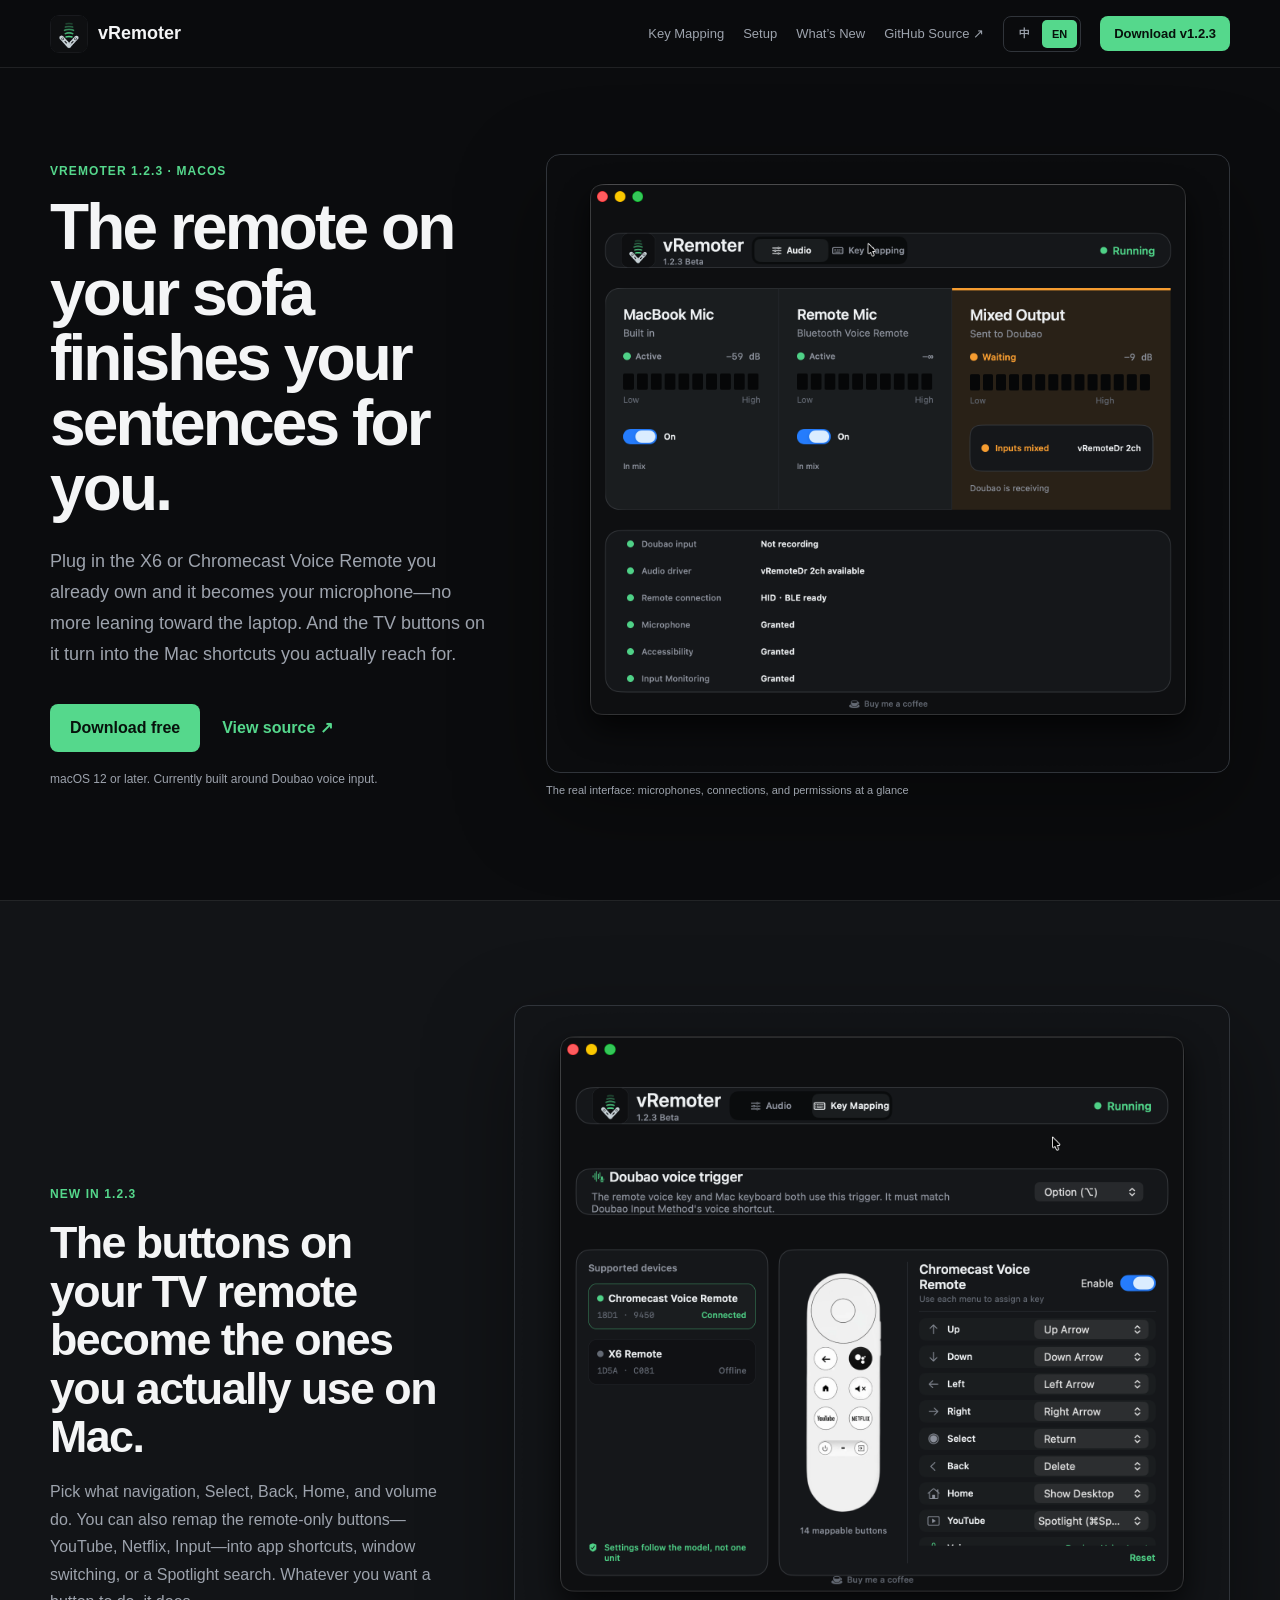
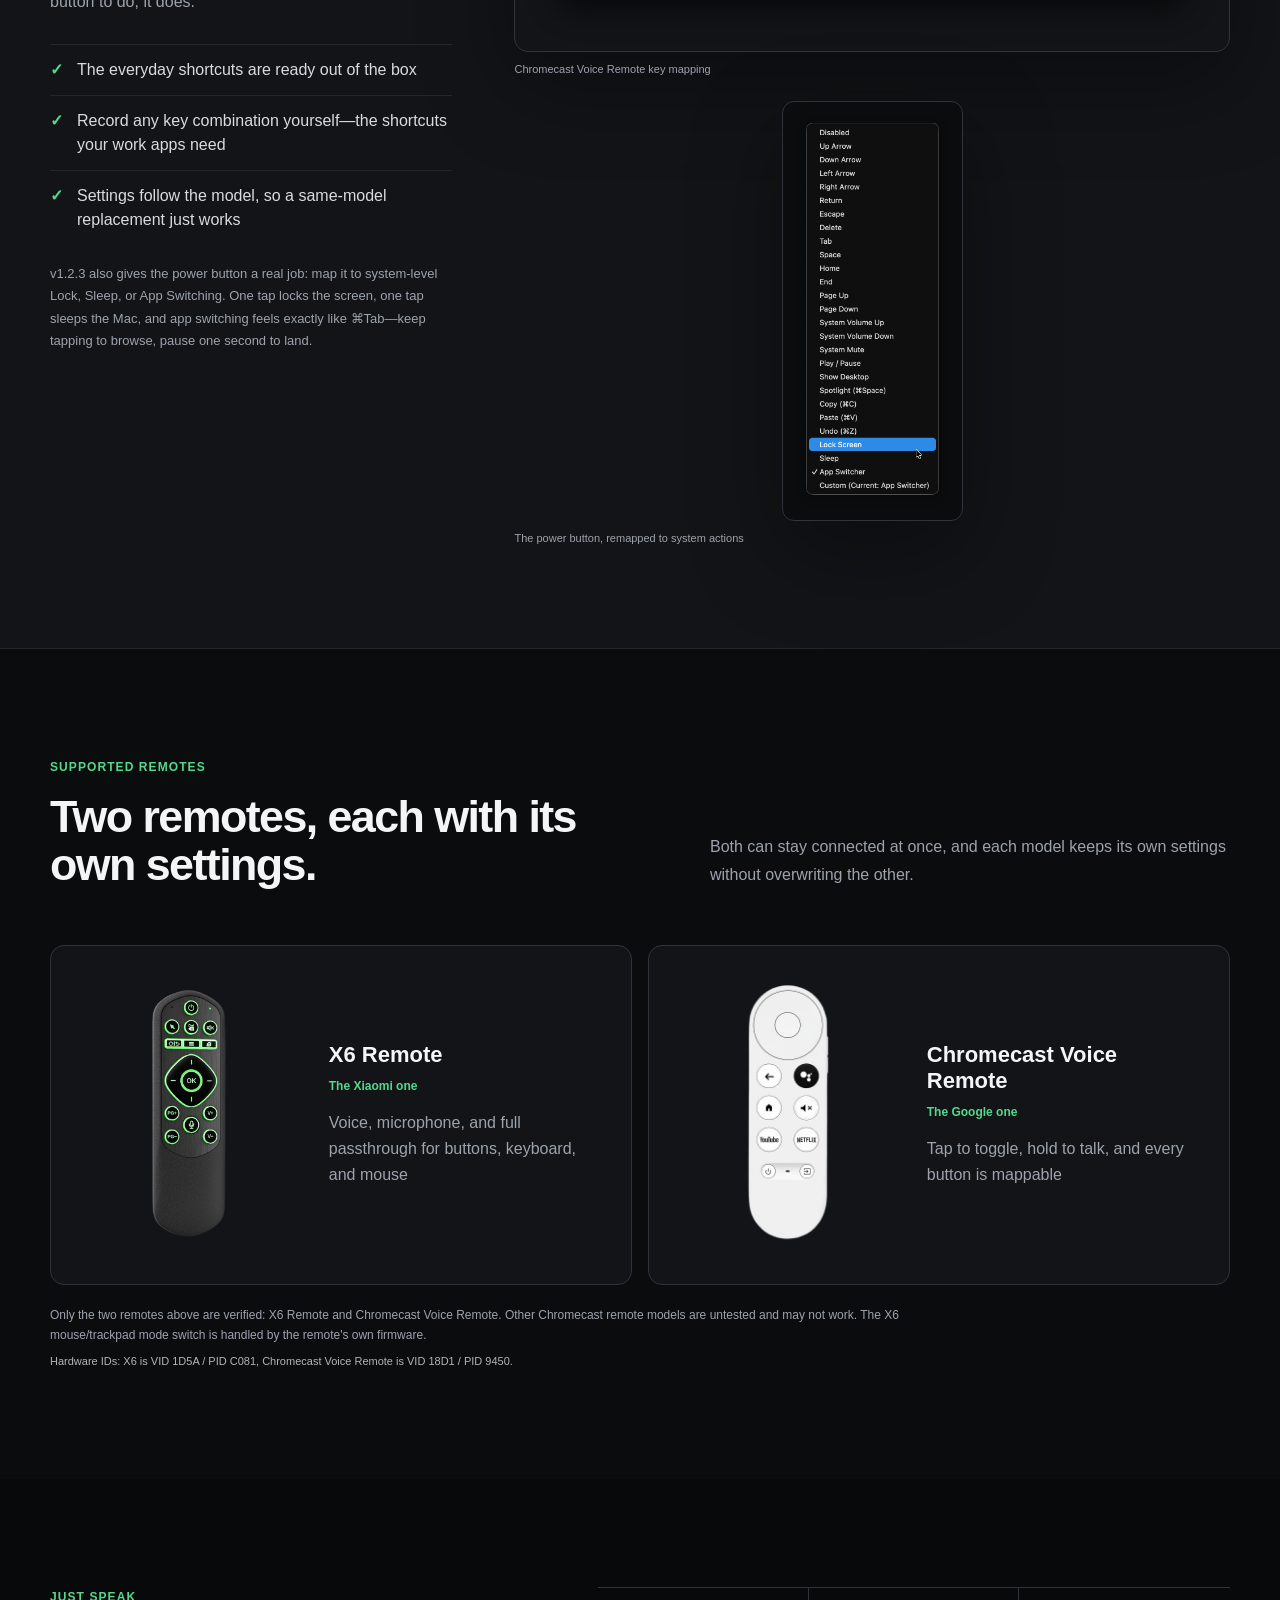
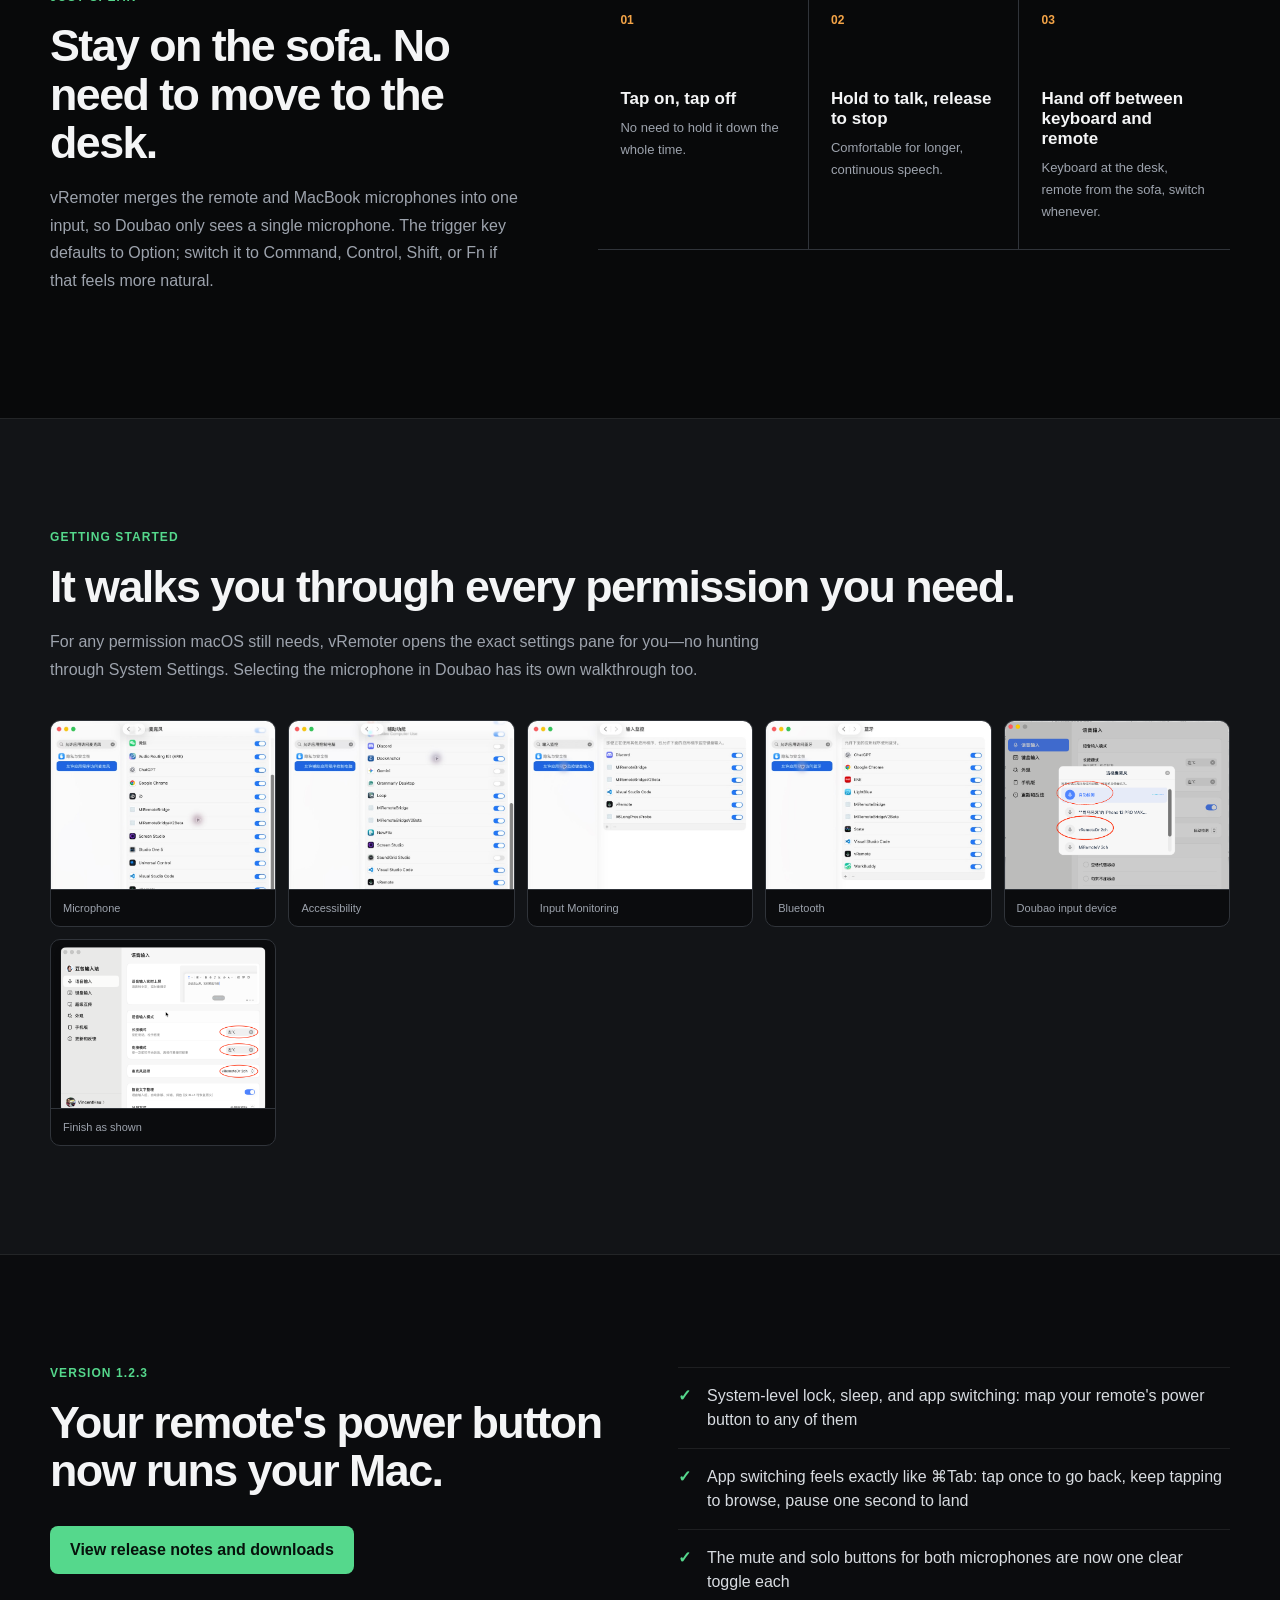
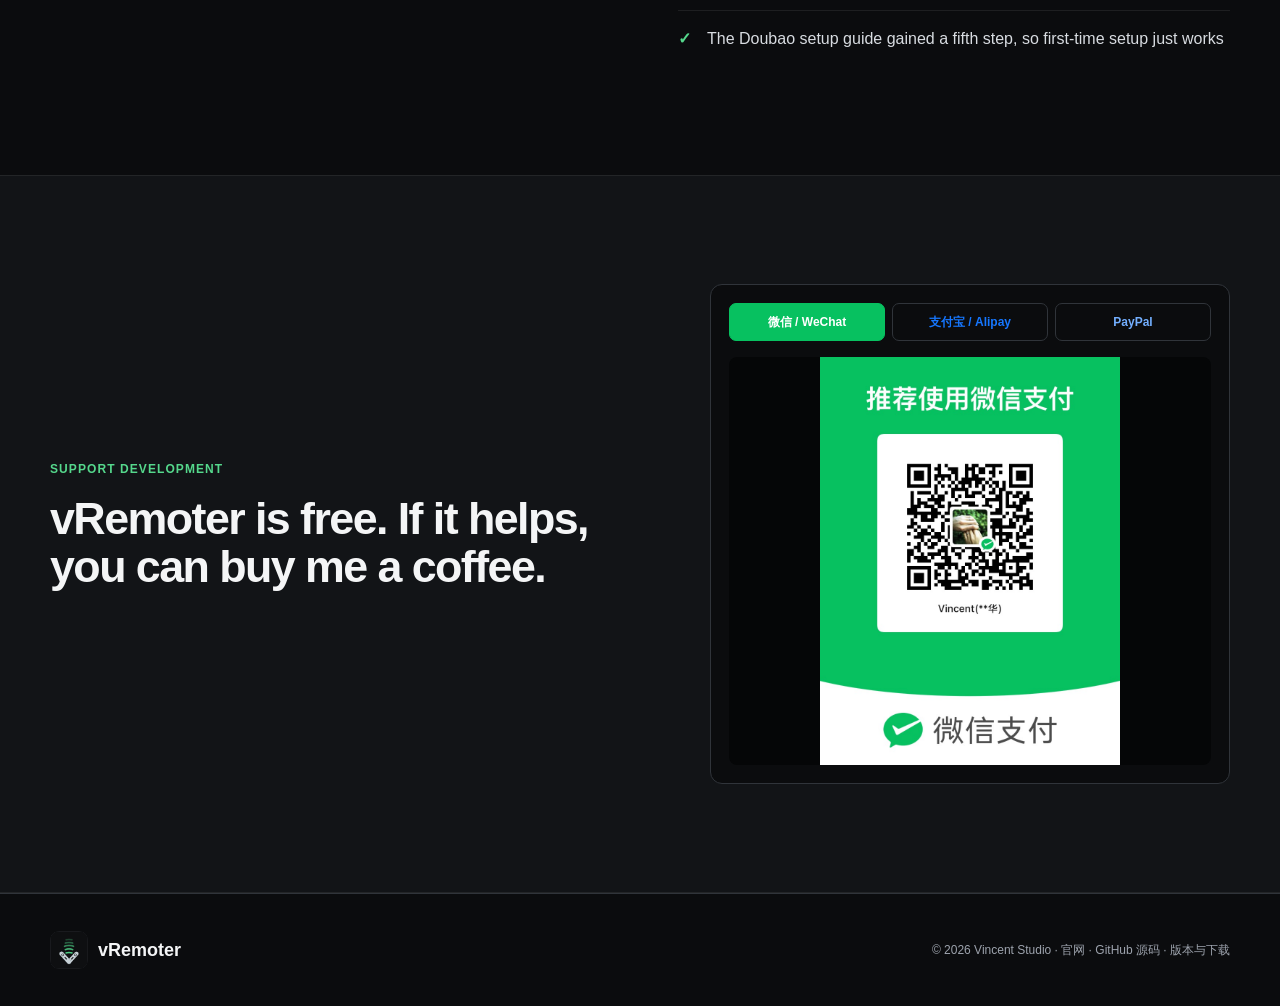
==== commit 62881e71: "Site: fold system-action showcase into the mapping section, fix squashed KeyMapping image" ====
--- a/docs/index.html
+++ b/docs/index.html
@@ -51,30 +51,14 @@
             <li data-zh="任何组合键都能自己录一段，办公软件里最常用的那种" data-en="Record any key combination yourself—the shortcuts your work apps need">任何组合键都能自己录一段，办公软件里最常用的那种</li>
             <li data-zh="设置认型号不认设备，丢了换一只同款照样接着用" data-en="Settings follow the model, so a same-model replacement just works">设置认型号不认设备，丢了换一只同款照样接着用</li>
           </ul>
+          <p class="actions-note" data-zh="1.2.3 还给电源键安排了正经工作：锁屏、睡眠、切换应用三个系统级动作随便指。看片累了按一下锁屏，起身倒水按一下睡眠；切换应用和真键盘 ⌘Tab 手感一致——连着按逐个挑，停手一秒就落地。" data-en="v1.2.3 also gives the power button a real job: map it to system-level Lock, Sleep, or App Switching. One tap locks the screen, one tap sleeps the Mac, and app switching feels exactly like ⌘Tab—keep tapping to browse, pause one second to land.">1.2.3 还给电源键安排了正经工作：锁屏、睡眠、切换应用三个系统级动作随便指。看片累了按一下锁屏，起身倒水按一下睡眠；切换应用和真键盘 ⌘Tab 手感一致——连着按逐个挑，停手一秒就落地。</p>
         </div>
         <figure class="app-shot mapping-shot">
           <img data-localized-mapping src="assets/screenshots/vremoter-mapping-chromecast-1.2.3.png" alt="Chromecast Voice Remote 按键映射界面">
           <figcaption data-zh="Chromecast Voice Remote 按键映射" data-en="Chromecast Voice Remote key mapping">Chromecast Voice Remote 按键映射</figcaption>
-        </figure>
-      </div>
-    </section>
-
-    <section class="mapping-band" id="actions">
-      <div class="section-inner mapping-layout">
-        <figure class="app-shot actions-shot">
-          <img data-localized-actions src="assets/screenshots/vremoter-keymapping-1.2.3.png" alt="系统级动作映射界面">
+          <img class="system-actions" data-localized-actions src="assets/screenshots/vremoter-keymapping-1.2.3.png" alt="系统级动作映射选项">
           <figcaption data-zh="电源键映射成系统级动作" data-en="The power button, remapped to system actions">电源键映射成系统级动作</figcaption>
         </figure>
-        <div class="mapping-copy">
-          <p class="eyebrow" data-zh="1.2.3 新功能 · 系统级控制" data-en="New in 1.2.3 · System-level actions">1.2.3 新功能 · 系统级控制</p>
-          <h2 data-zh="电源键，从此不只关电视。" data-en="The power button finally does more than turn the TV off.">电源键，从此不只关电视。</h2>
-          <p data-zh="看片累了，按一下锁屏；起身倒水，按一下睡眠；要在几个 App 之间来回，切换应用和真键盘 ⌘Tab 手感一致——连着按逐个挑，停手一秒就落地。全在映射菜单里点两下就配好。" data-en="Watching a movie? One tap locks the screen. Getting up for water? One tap sleeps the Mac. Switching between apps feels exactly like ⌘Tab—keep tapping to browse, pause one second to land. All set up with two clicks in the mapping menu.">看片累了，按一下锁屏；起身倒水，按一下睡眠；要在几个 App 之间来回，切换应用和真键盘 ⌘Tab 手感一致——连着按逐个挑，停手一秒就落地。全在映射菜单里点两下就配好。</p>
-          <ul class="feature-list">
-            <li data-zh="锁屏与睡眠由 macOS 原生执行，从沙发到合盖只要一个键" data-en="Lock and sleep are native macOS actions—one button from the sofa">锁屏与睡眠由 macOS 原生执行，从沙发到合盖只要一个键</li>
-            <li data-zh="切换应用：单击切上一个，连按逐个挑，停手自动落地；X6 与 Chromecast 同一套手感" data-en="App switching: tap once to go back, keep tapping to browse, pause to land—same feel on X6 and Chromecast">切换应用：单击切上一个，连按逐个挑，停手自动落地；X6 与 Chromecast 同一套手感</li>
-            <li data-zh="电源键、Netflix 键、随便哪个键，想给系统动作就给系统动作" data-en="The power button, the Netflix button—any button can carry a system action">电源键、Netflix 键、随便哪个键，想给系统动作就给系统动作</li>
-          </ul>
-        </div>
       </div>
     </section>
 
--- a/docs/styles.css
+++ b/docs/styles.css
@@ -154,7 +154,18 @@
 .remote-card .card-tagline { font-size: 12px; }
 .boundary-note { max-width: 920px; margin: 20px 0 0; font-size: 12px; }
 .tech-detail { max-width: 920px; margin: 6px 0 0; color: var(--muted); font-size: 11px; opacity: .72; }
-.actions-shot img { max-height: 620px; }
+/* 映射区右列第二张图（系统级动作菜单）：定高、宽按比例，禁止拉伸变形 */
+.mapping-shot .system-actions {
+  height: 420px;
+  width: auto;
+  max-width: 100%;
+  margin: 26px auto 0;
+  border: 1px solid var(--line);
+  border-radius: 12px;
+  padding: 10px;
+  background: #0b0c0e;
+}
+.actions-note { margin-top: 18px; font-size: 13px; }
 
 .voice-band { background: #08090a; }
 .voice-layout { padding-block: 108px; display: grid; grid-template-columns: .86fr 1.14fr; gap: 72px; align-items: start; }
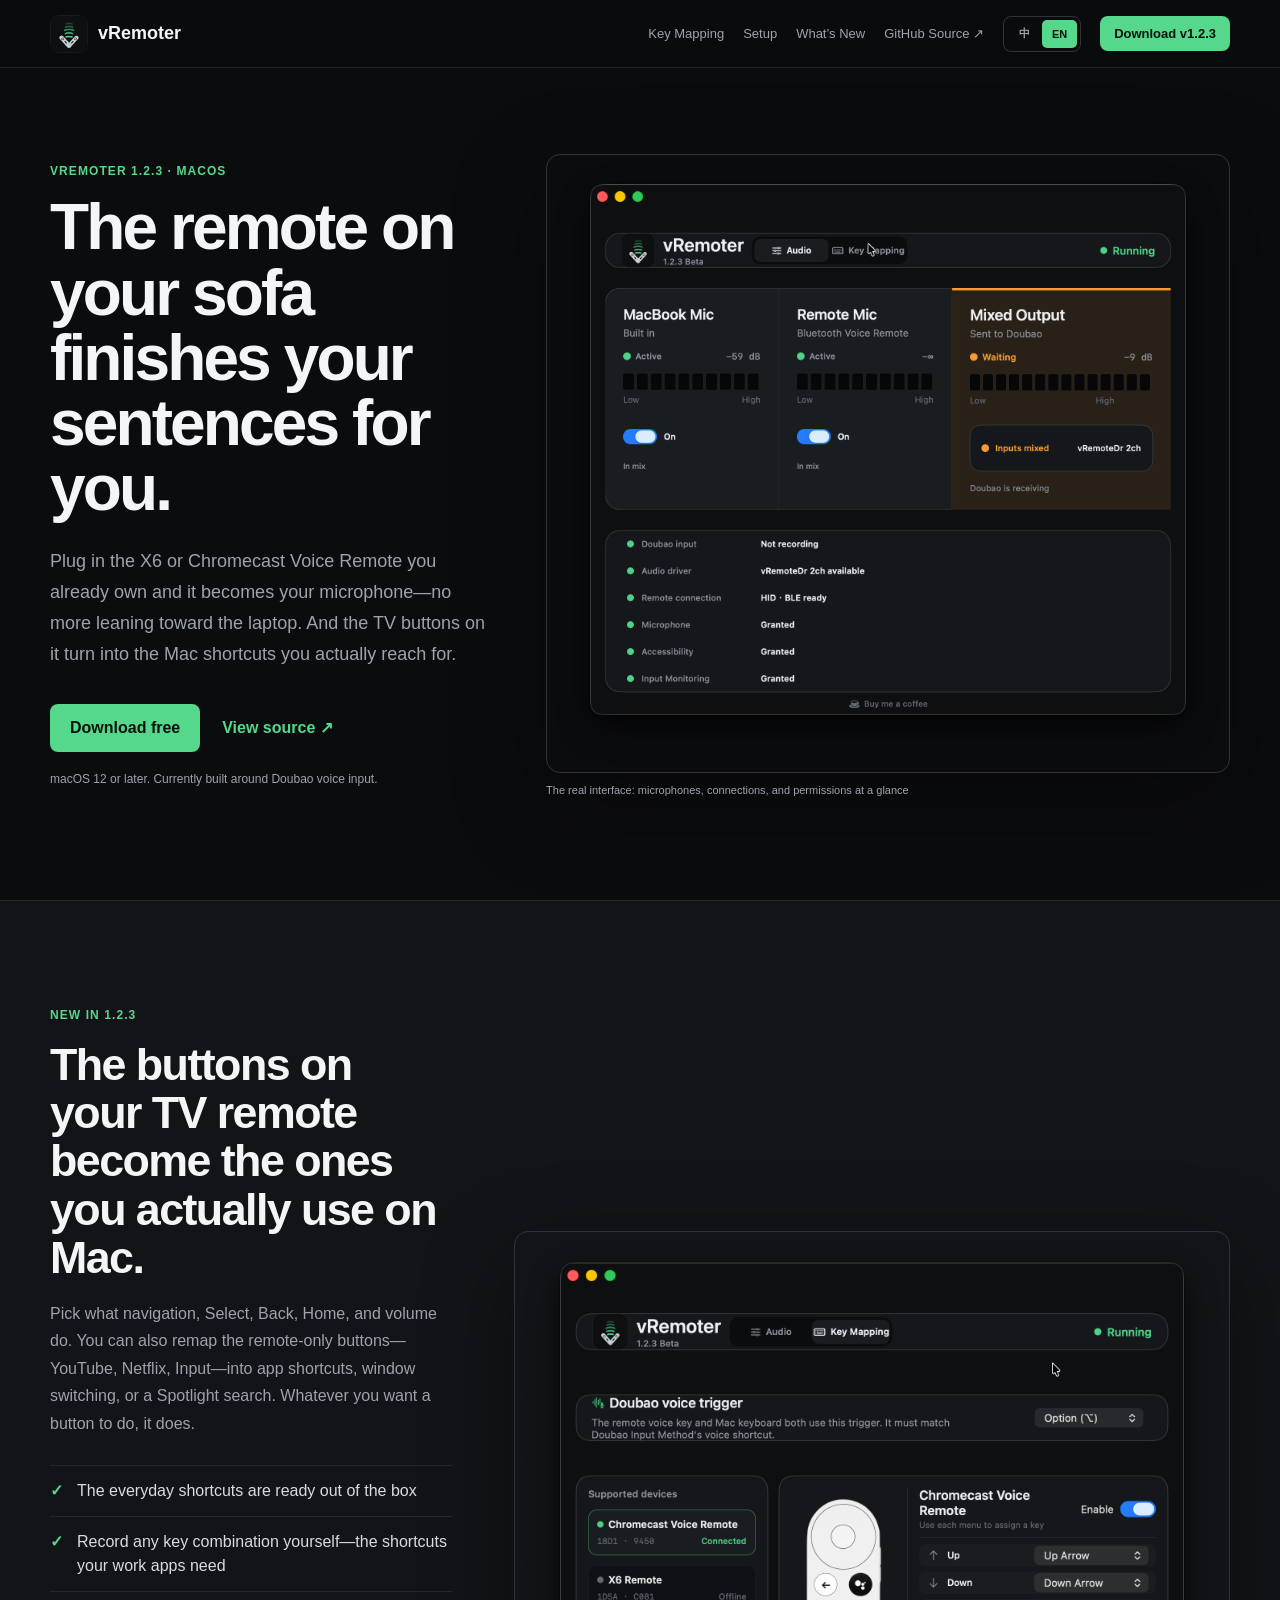
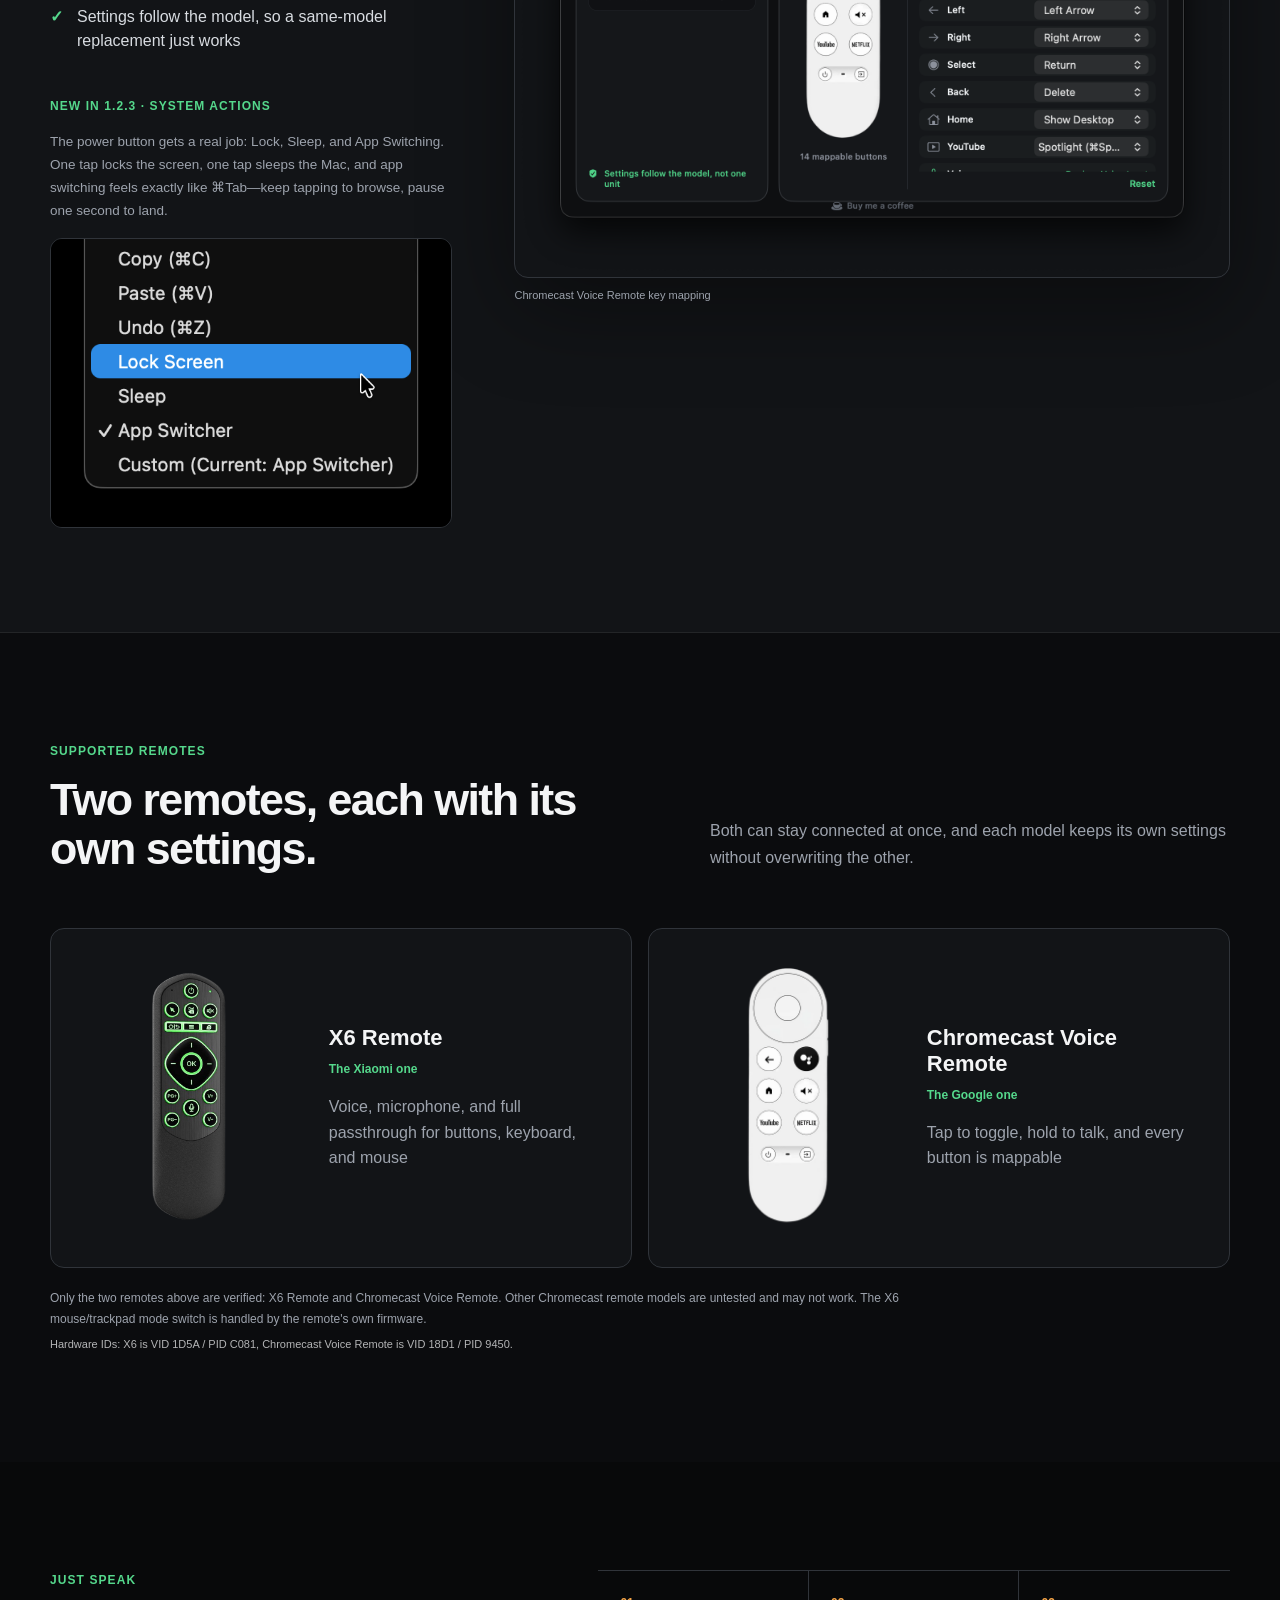
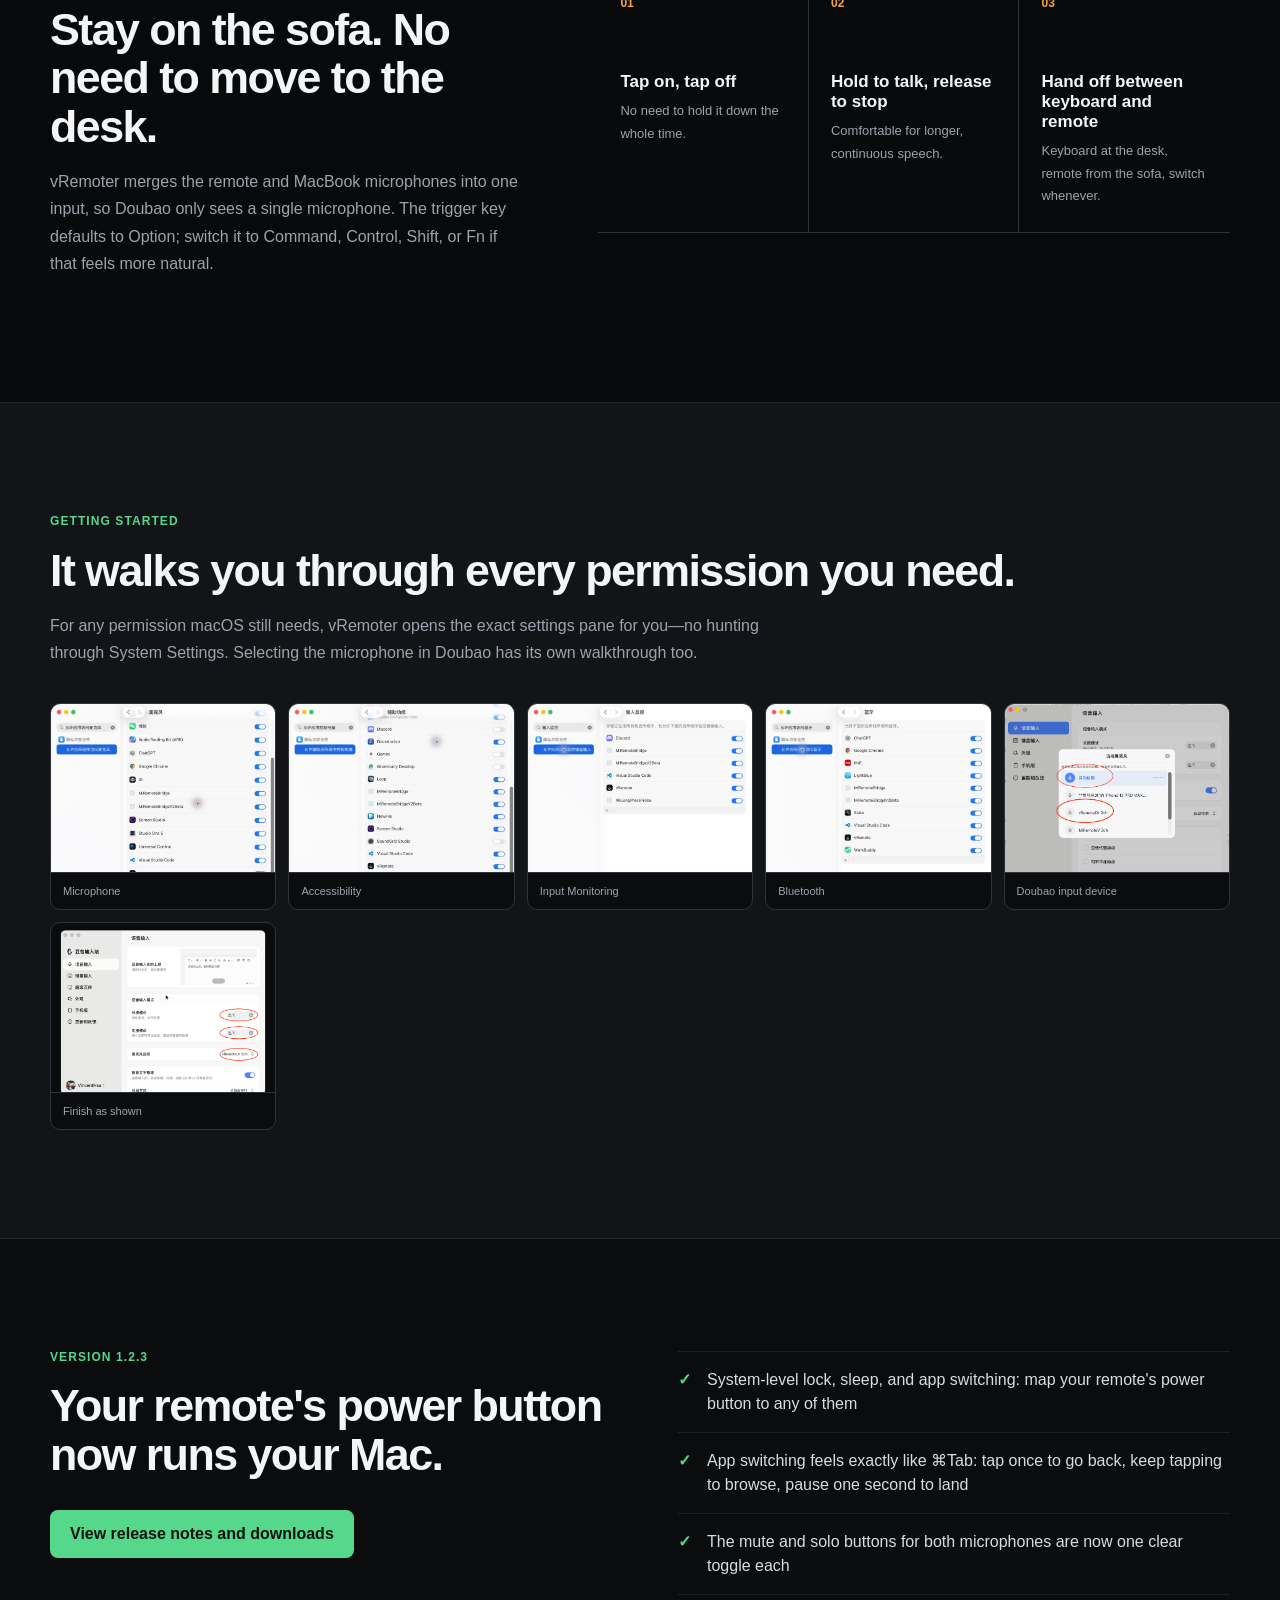
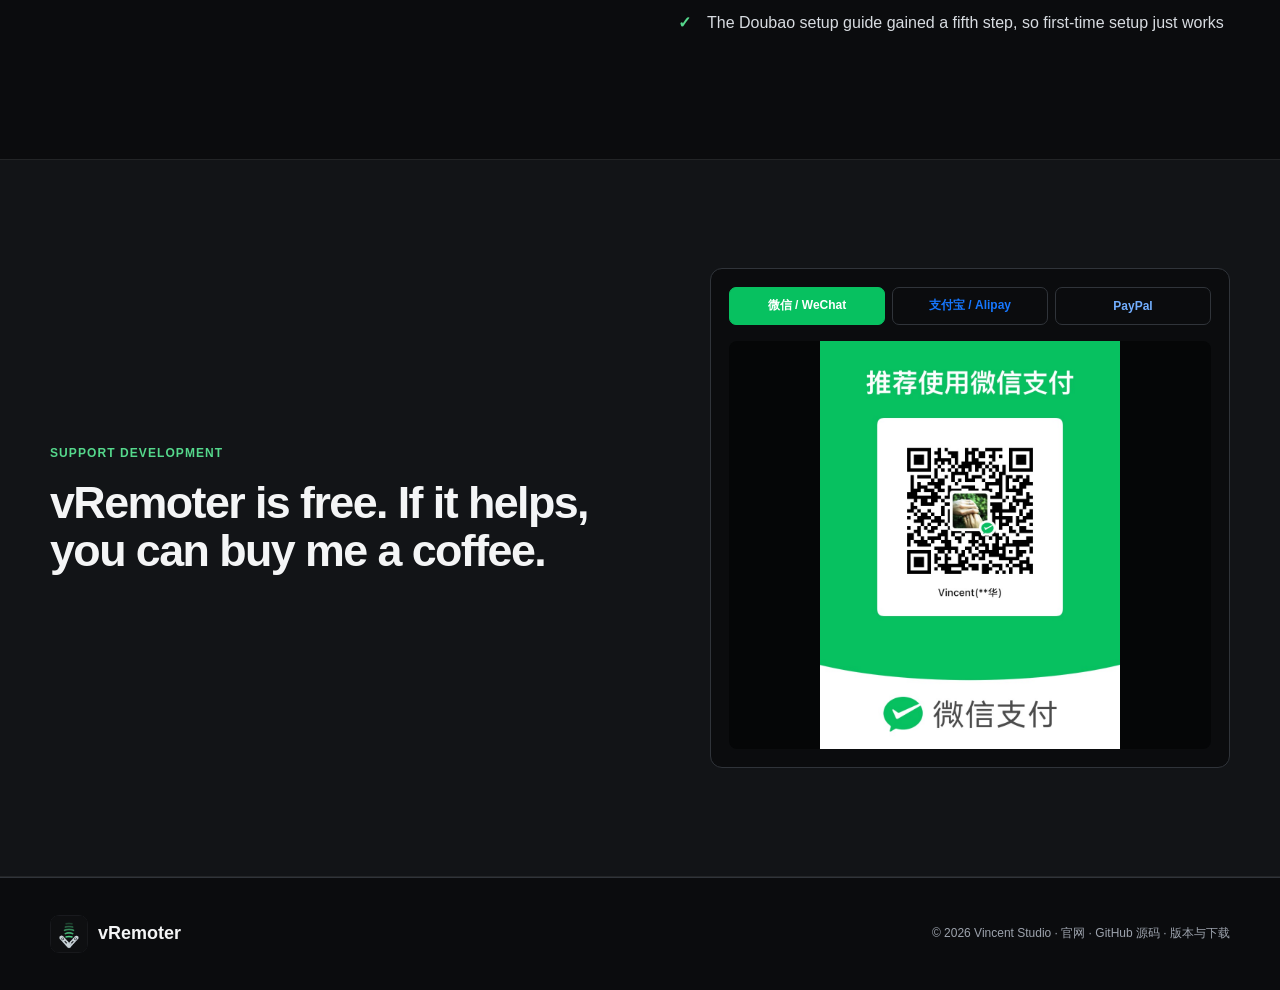
==== commit a8a982d3: "Site: replace squashed KeyMapping panel with a proportional menu close-up in the copy column" ====
--- a/docs/index.html
+++ b/docs/index.html
@@ -51,13 +51,15 @@
             <li data-zh="任何组合键都能自己录一段，办公软件里最常用的那种" data-en="Record any key combination yourself—the shortcuts your work apps need">任何组合键都能自己录一段，办公软件里最常用的那种</li>
             <li data-zh="设置认型号不认设备，丢了换一只同款照样接着用" data-en="Settings follow the model, so a same-model replacement just works">设置认型号不认设备，丢了换一只同款照样接着用</li>
           </ul>
-          <p class="actions-note" data-zh="1.2.3 还给电源键安排了正经工作：锁屏、睡眠、切换应用三个系统级动作随便指。看片累了按一下锁屏，起身倒水按一下睡眠；切换应用和真键盘 ⌘Tab 手感一致——连着按逐个挑，停手一秒就落地。" data-en="v1.2.3 also gives the power button a real job: map it to system-level Lock, Sleep, or App Switching. One tap locks the screen, one tap sleeps the Mac, and app switching feels exactly like ⌘Tab—keep tapping to browse, pause one second to land.">1.2.3 还给电源键安排了正经工作：锁屏、睡眠、切换应用三个系统级动作随便指。看片累了按一下锁屏，起身倒水按一下睡眠；切换应用和真键盘 ⌘Tab 手感一致——连着按逐个挑，停手一秒就落地。</p>
+          <div class="actions-block">
+            <p class="eyebrow" data-zh="1.2.3 新增 · 系统级动作" data-en="New in 1.2.3 · System actions">1.2.3 新增 · 系统级动作</p>
+            <p class="actions-note" data-zh="电源键从此有了正经工作：锁屏、睡眠、切换应用，随便指。看片累了按一下锁屏，起身倒水按一下睡眠；切换应用和真键盘 ⌘Tab 手感一致——连着按逐个挑，停手一秒就落地。" data-en="The power button gets a real job: Lock, Sleep, and App Switching. One tap locks the screen, one tap sleeps the Mac, and app switching feels exactly like ⌘Tab—keep tapping to browse, pause one second to land.">电源键从此有了正经工作：锁屏、睡眠、切换应用，随便指。看片累了按一下锁屏，起身倒水按一下睡眠；切换应用和真键盘 ⌘Tab 手感一致——连着按逐个挑，停手一秒就落地。</p>
+            <img class="actions-crop" data-localized-actions src="assets/screenshots/vremoter-system-actions-1.2.3.png" alt="系统级动作菜单选项">
+          </div>
         </div>
         <figure class="app-shot mapping-shot">
           <img data-localized-mapping src="assets/screenshots/vremoter-mapping-chromecast-1.2.3.png" alt="Chromecast Voice Remote 按键映射界面">
           <figcaption data-zh="Chromecast Voice Remote 按键映射" data-en="Chromecast Voice Remote key mapping">Chromecast Voice Remote 按键映射</figcaption>
-          <img class="system-actions" data-localized-actions src="assets/screenshots/vremoter-keymapping-1.2.3.png" alt="系统级动作映射选项">
-          <figcaption data-zh="电源键映射成系统级动作" data-en="The power button, remapped to system actions">电源键映射成系统级动作</figcaption>
         </figure>
       </div>
     </section>
--- a/docs/styles.css
+++ b/docs/styles.css
@@ -154,18 +154,16 @@
 .remote-card .card-tagline { font-size: 12px; }
 .boundary-note { max-width: 920px; margin: 20px 0 0; font-size: 12px; }
 .tech-detail { max-width: 920px; margin: 6px 0 0; color: var(--muted); font-size: 11px; opacity: .72; }
-/* 映射区右列第二张图（系统级动作菜单）：定高、宽按比例，禁止拉伸变形 */
-.mapping-shot .system-actions {
-  height: 420px;
-  width: auto;
-  max-width: 100%;
-  margin: 26px auto 0;
+/* 系统级动作展示块：文案 + 菜单特写横条（原比例，禁止拉伸） */
+.actions-block { margin-top: 30px; }
+.actions-note { font-size: 13.5px; line-height: 1.7; }
+.actions-crop {
+  width: 100%;
+  max-width: 464px;
+  margin-top: 16px;
   border: 1px solid var(--line);
   border-radius: 12px;
-  padding: 10px;
-  background: #0b0c0e;
-}
-.actions-note { margin-top: 18px; font-size: 13px; }
+}
 
 .voice-band { background: #08090a; }
 .voice-layout { padding-block: 108px; display: grid; grid-template-columns: .86fr 1.14fr; gap: 72px; align-items: start; }
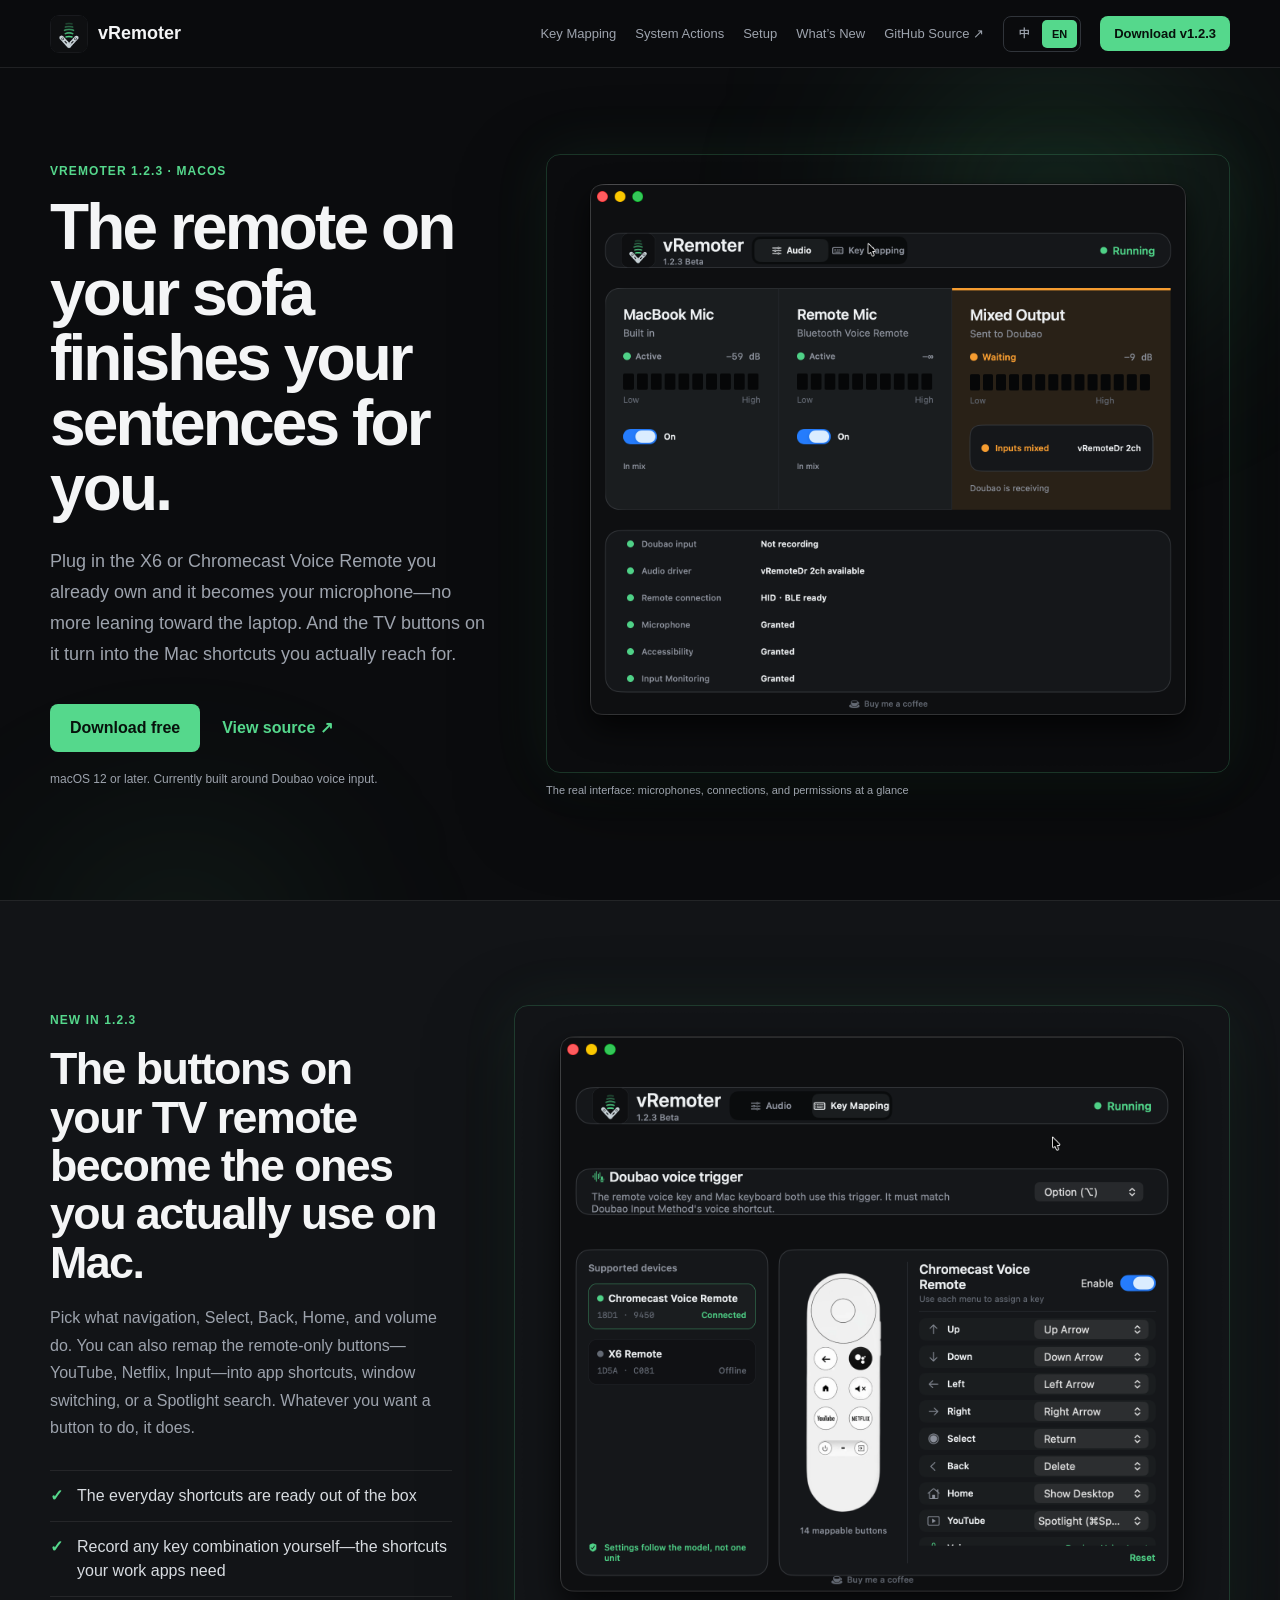
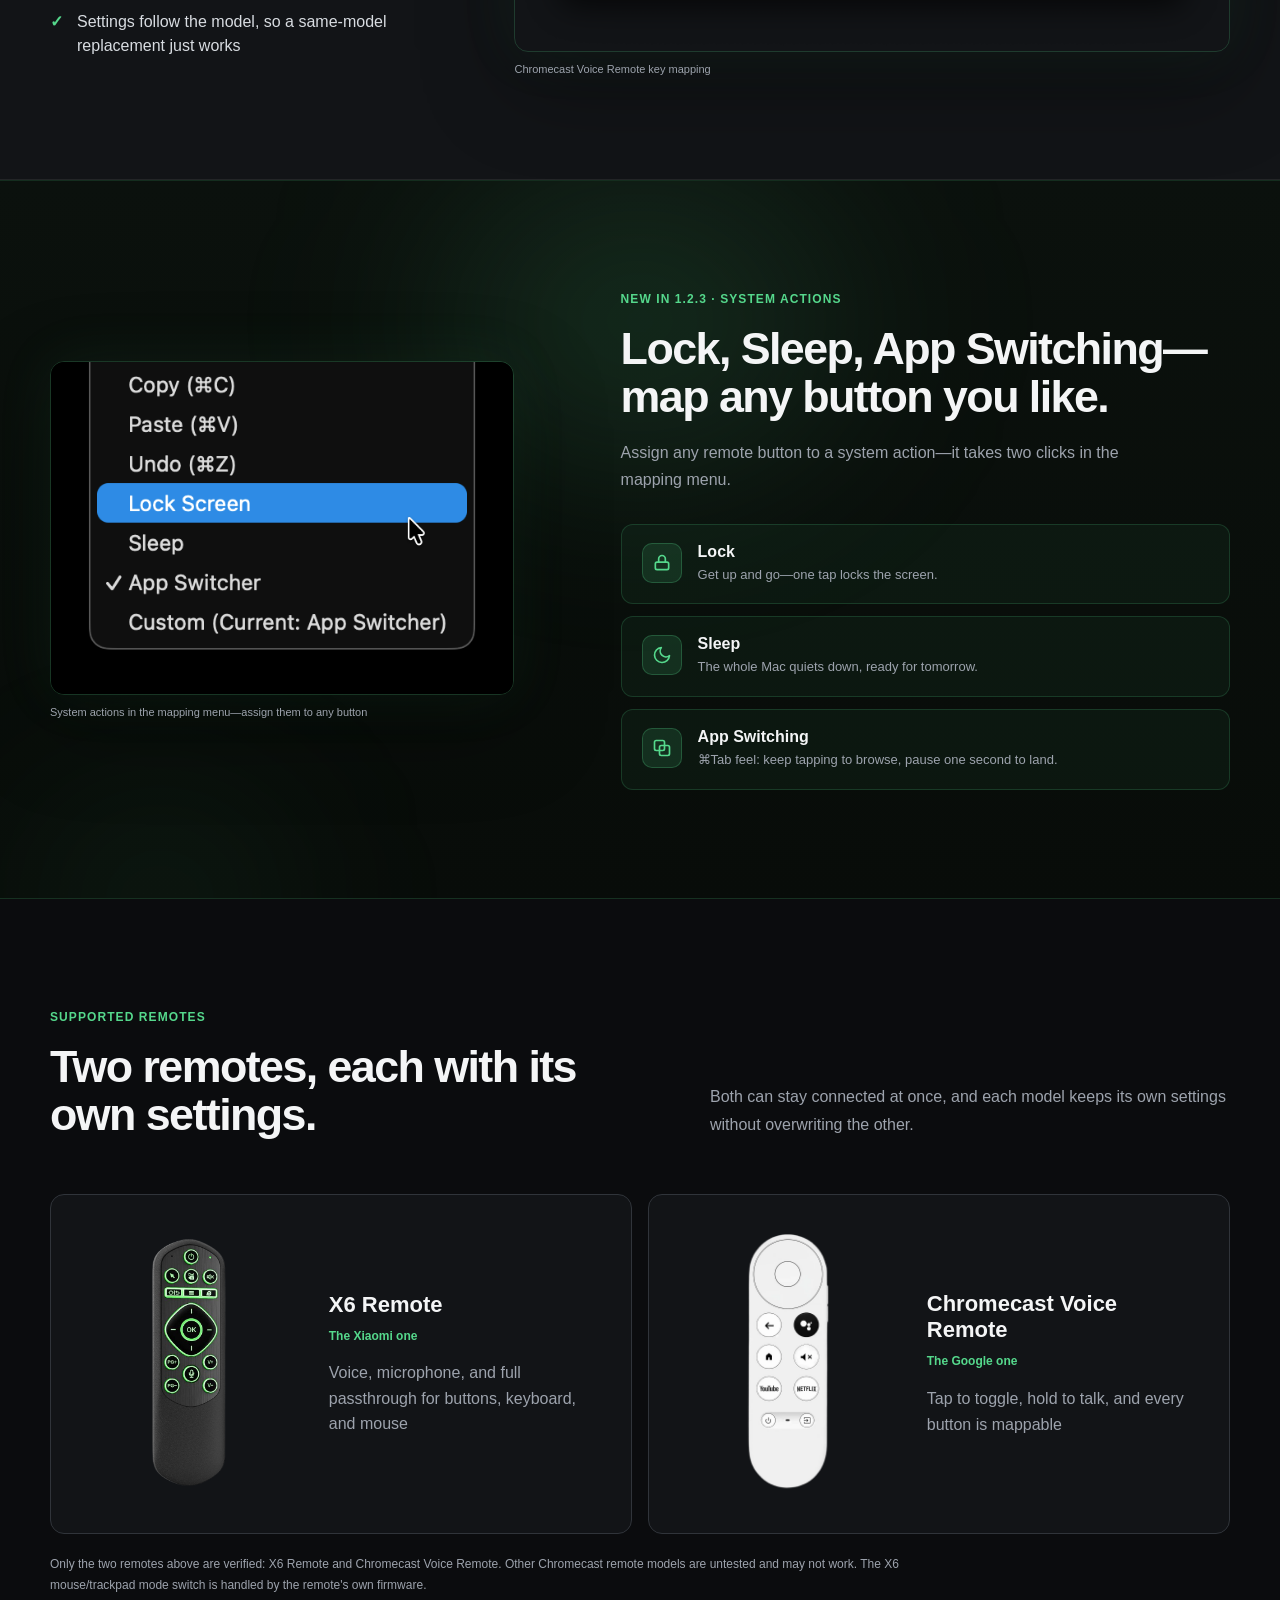
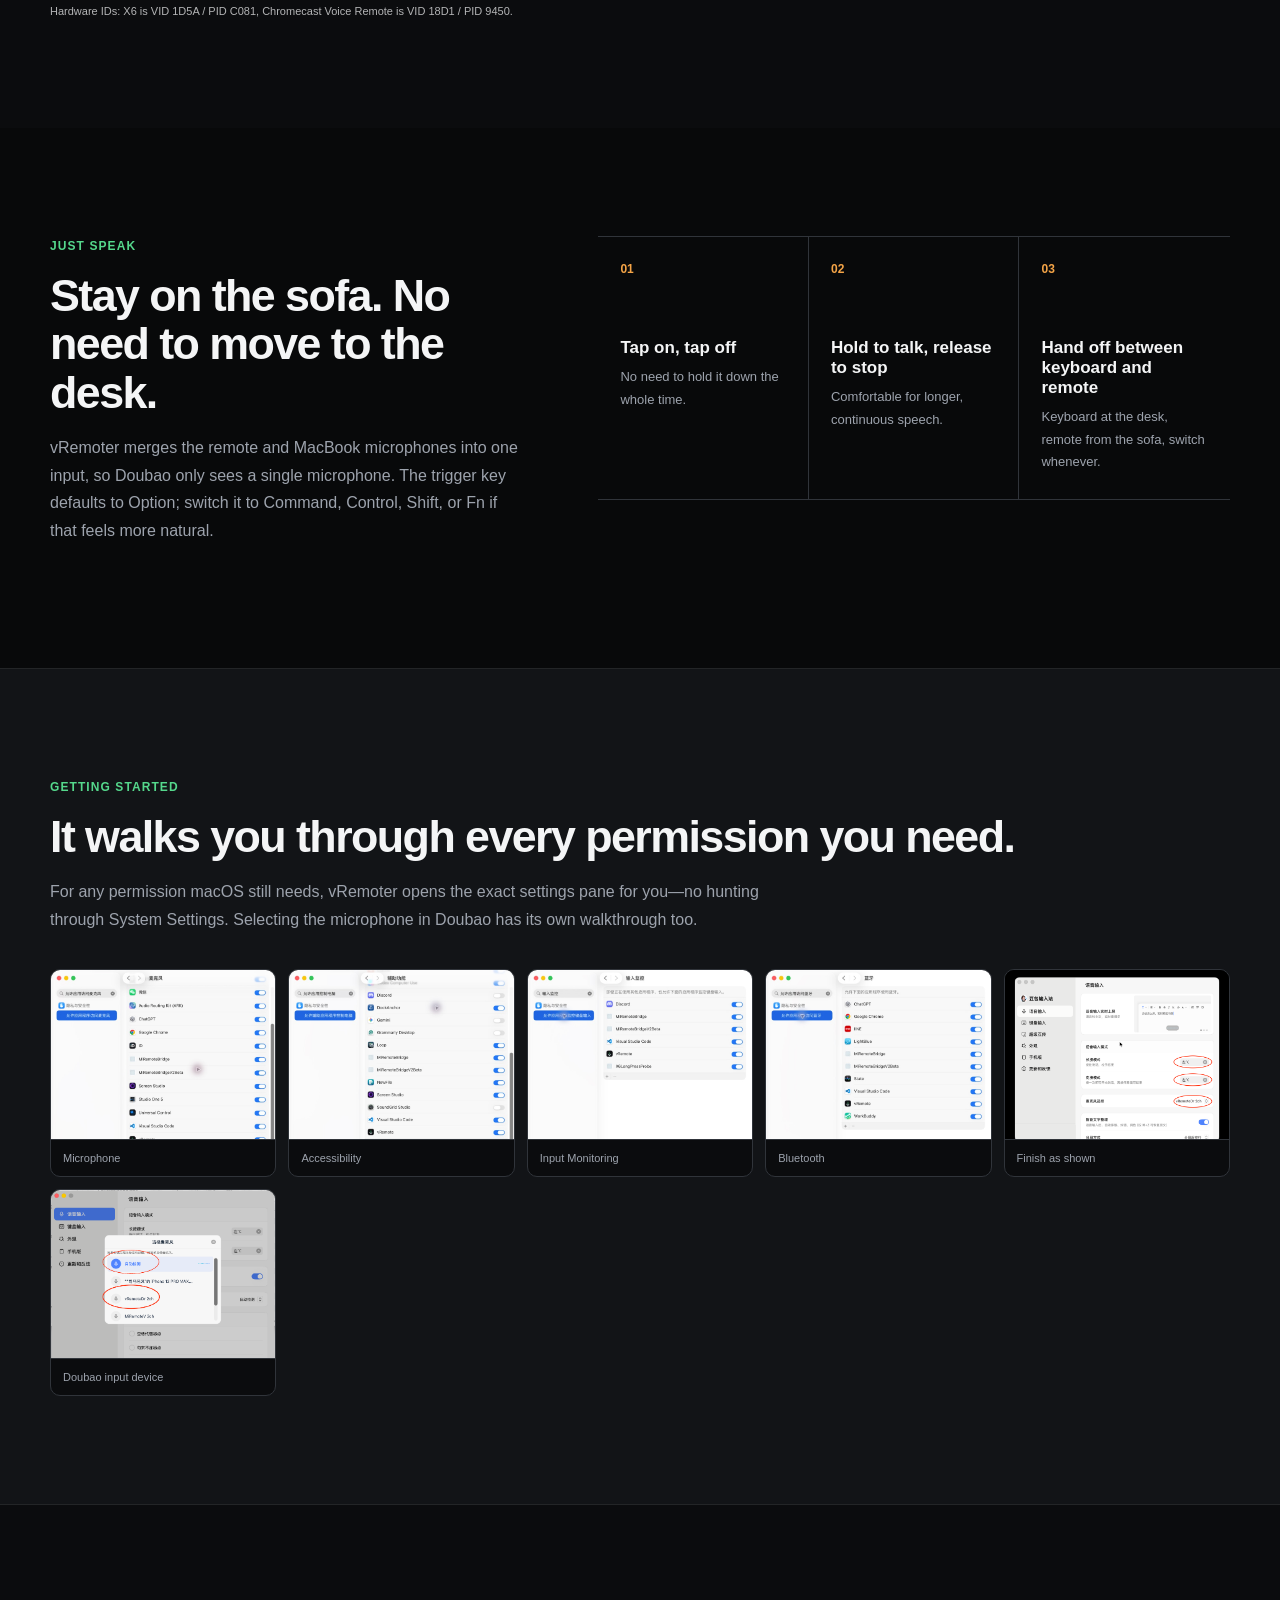
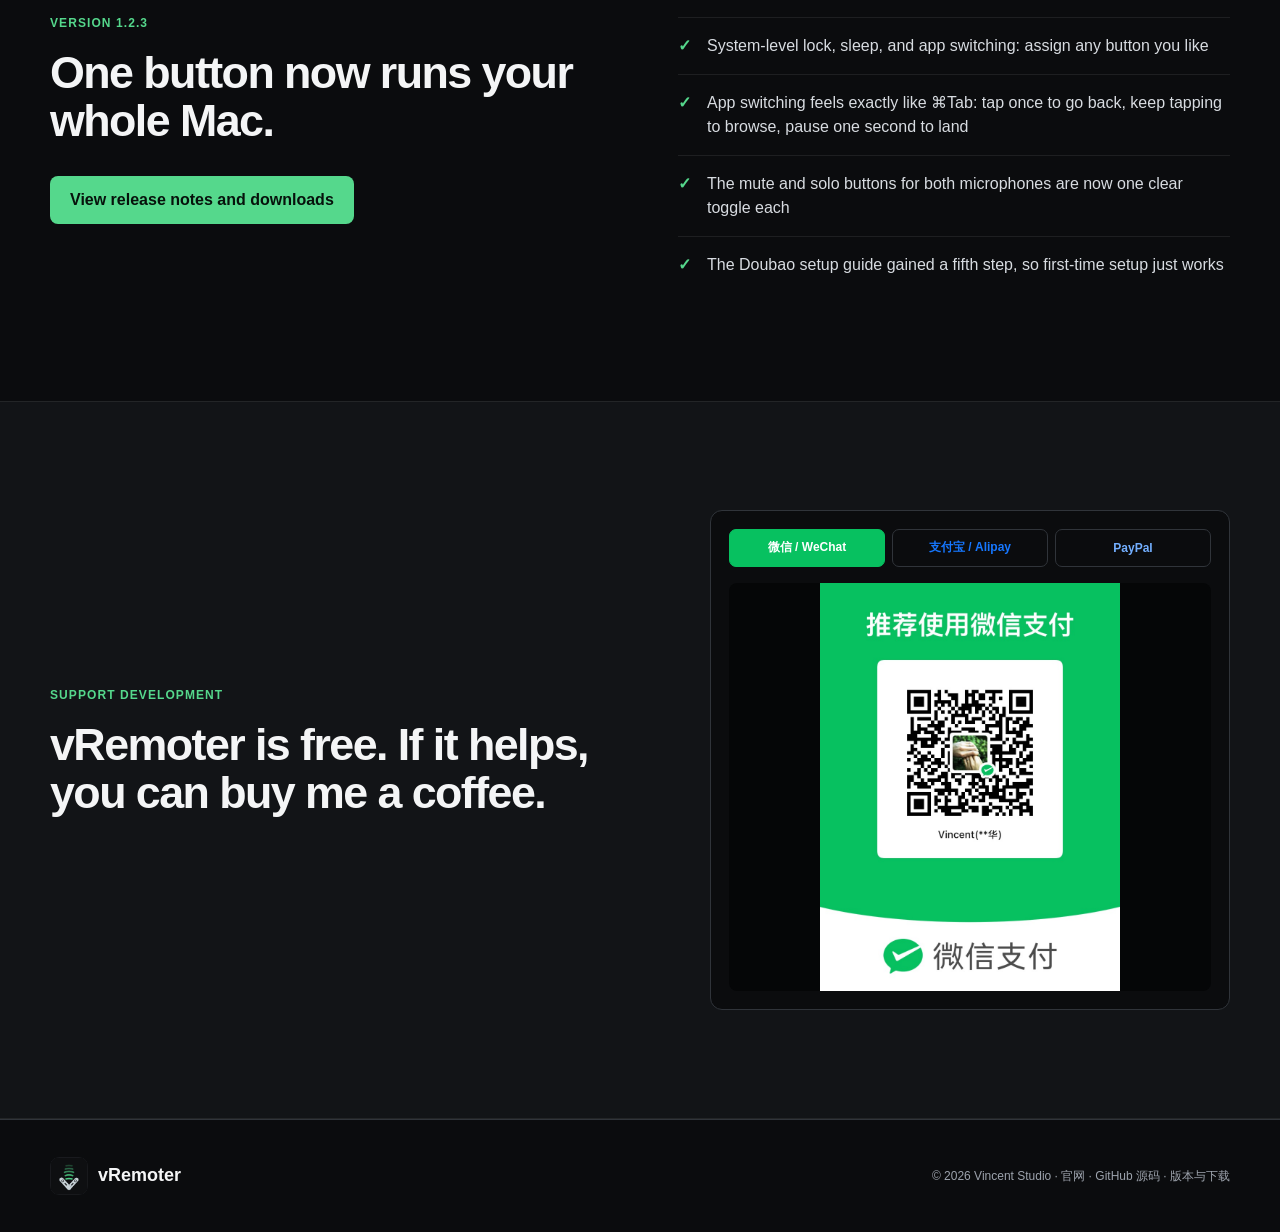
==== commit 66eebdd4: "Site v2: full redesign per impeccable principles - Aurora glow anchored to hero screenshot (content-" ====
--- a/docs/index.html
+++ b/docs/index.html
@@ -14,6 +14,7 @@
     <a class="brand" href="#top" aria-label="vRemoter"><img src="assets/brand/vremoter-logo.png" alt=""><span>vRemoter</span></a>
     <nav class="top-actions" aria-label="Primary">
       <a href="#mapping" data-zh="按键映射" data-en="Key Mapping">按键映射</a>
+      <a href="#actions" data-zh="系统动作" data-en="System Actions">系统动作</a>
       <a href="#setup" data-zh="设置" data-en="Setup">设置</a>
       <a href="#release" data-zh="本次更新" data-en="What’s New">本次更新</a>
       <a href="https://github.com/VincentKingHsu/vRemoter" target="_blank" rel="noopener" data-zh="GitHub 源码 ↗" data-en="GitHub Source ↗">GitHub 源码 ↗</a>
@@ -23,7 +24,9 @@
   </header>
 
   <main id="top">
-    <section class="hero section-inner">
+    <section class="hero-band">
+      <div class="aurora" aria-hidden="true"></div>
+      <section class="hero section-inner">
       <div class="hero-copy">
         <p class="eyebrow">vRemoter 1.2.3 · macOS</p>
         <h1 data-zh="沙发上的遥控器，帮你把话说完。" data-en="The remote on your sofa finishes your sentences for you.">沙发上的遥控器，帮你把话说完。</h1>
@@ -38,6 +41,7 @@
         <img data-localized-audio src="assets/screenshots/vremoter-audio-1.2.3.png" alt="vRemoter 1.2.3 界面截图">
         <figcaption data-zh="真实运行界面：麦克风、连接与权限状态一览" data-en="The real interface: microphones, connections, and permissions at a glance">真实运行界面：麦克风、连接与权限状态一览</figcaption>
       </figure>
+      </section>
     </section>
 
     <section class="mapping-band" id="mapping">
@@ -51,16 +55,40 @@
             <li data-zh="任何组合键都能自己录一段，办公软件里最常用的那种" data-en="Record any key combination yourself—the shortcuts your work apps need">任何组合键都能自己录一段，办公软件里最常用的那种</li>
             <li data-zh="设置认型号不认设备，丢了换一只同款照样接着用" data-en="Settings follow the model, so a same-model replacement just works">设置认型号不认设备，丢了换一只同款照样接着用</li>
           </ul>
-          <div class="actions-block">
-            <p class="eyebrow" data-zh="1.2.3 新增 · 系统级动作" data-en="New in 1.2.3 · System actions">1.2.3 新增 · 系统级动作</p>
-            <p class="actions-note" data-zh="电源键从此有了正经工作：锁屏、睡眠、切换应用，随便指。看片累了按一下锁屏，起身倒水按一下睡眠；切换应用和真键盘 ⌘Tab 手感一致——连着按逐个挑，停手一秒就落地。" data-en="The power button gets a real job: Lock, Sleep, and App Switching. One tap locks the screen, one tap sleeps the Mac, and app switching feels exactly like ⌘Tab—keep tapping to browse, pause one second to land.">电源键从此有了正经工作：锁屏、睡眠、切换应用，随便指。看片累了按一下锁屏，起身倒水按一下睡眠；切换应用和真键盘 ⌘Tab 手感一致——连着按逐个挑，停手一秒就落地。</p>
-            <img class="actions-crop" data-localized-actions src="assets/screenshots/vremoter-system-actions-1.2.3.png" alt="系统级动作菜单选项">
-          </div>
         </div>
         <figure class="app-shot mapping-shot">
           <img data-localized-mapping src="assets/screenshots/vremoter-mapping-chromecast-1.2.3.png" alt="Chromecast Voice Remote 按键映射界面">
           <figcaption data-zh="Chromecast Voice Remote 按键映射" data-en="Chromecast Voice Remote key mapping">Chromecast Voice Remote 按键映射</figcaption>
         </figure>
+      </div>
+    </section>
+
+    <section class="actions-band" id="actions">
+      <div class="aurora aurora-peak" aria-hidden="true"></div>
+      <div class="section-inner actions-layout">
+        <figure class="app-shot actions-shot">
+          <img data-localized-actions src="assets/screenshots/vremoter-system-actions-1.2.3.png" alt="系统级动作菜单选项">
+          <figcaption data-zh="映射菜单里的系统级动作选项，任意按键都能指过去" data-en="System actions in the mapping menu—assign them to any button">映射菜单里的系统级动作选项，任意按键都能指过去</figcaption>
+        </figure>
+        <div class="actions-copy">
+          <p class="eyebrow" data-zh="1.2.3 新增 · 系统级动作" data-en="New in 1.2.3 · System actions">1.2.3 新增 · 系统级动作</p>
+          <h2 data-zh="锁屏、睡眠、切换应用——随意设置。" data-en="Lock, Sleep, App Switching—map any button you like.">锁屏、睡眠、切换应用——随意设置。</h2>
+          <p data-zh="任意遥控器按键都能指定为系统级动作，映射菜单里两下就配好。" data-en="Assign any remote button to a system action—it takes two clicks in the mapping menu.">任意遥控器按键都能指定为系统级动作，映射菜单里两下就配好。</p>
+          <div class="action-cards">
+            <div class="action-card">
+              <span class="action-icon" aria-hidden="true"><svg width="20" height="20" viewBox="0 0 24 24" fill="none" stroke="currentColor" stroke-width="2" stroke-linecap="round" stroke-linejoin="round"><rect x="4" y="11" width="16" height="9" rx="2"/><path d="M8 11V7a4 4 0 0 1 8 0v4"/></svg></span>
+              <div><h3 data-zh="锁屏" data-en="Lock">锁屏</h3><p data-zh="起身就走，按一下立刻锁屏。" data-en="Get up and go—one tap locks the screen.">起身就走，按一下立刻锁屏。</p></div>
+            </div>
+            <div class="action-card">
+              <span class="action-icon" aria-hidden="true"><svg width="20" height="20" viewBox="0 0 24 24" fill="none" stroke="currentColor" stroke-width="2" stroke-linecap="round" stroke-linejoin="round"><path d="M21 12.8A9 9 0 1 1 11.2 3 7 7 0 0 0 21 12.8z"/></svg></span>
+              <div><h3 data-zh="睡眠" data-en="Sleep">睡眠</h3><p data-zh="整台 Mac 安静下来，明早再战。" data-en="The whole Mac quiets down, ready for tomorrow.">整台 Mac 安静下来，明早再战。</p></div>
+            </div>
+            <div class="action-card">
+              <span class="action-icon" aria-hidden="true"><svg width="20" height="20" viewBox="0 0 24 24" fill="none" stroke="currentColor" stroke-width="2" stroke-linecap="round" stroke-linejoin="round"><rect x="3" y="3" width="12" height="12" rx="2"/><rect x="9" y="9" width="12" height="12" rx="2"/></svg></span>
+              <div><h3 data-zh="切换应用" data-en="App Switching">切换应用</h3><p data-zh="⌘Tab 手感，连按挑选，停手一秒落地。" data-en="⌘Tab feel: keep tapping to browse, pause one second to land.">⌘Tab 手感，连按挑选，停手一秒落地。</p></div>
+            </div>
+          </div>
+        </div>
       </div>
     </section>
 
@@ -110,8 +138,8 @@
           <figure><img src="assets/guides/permission-accessibility.png" alt="辅助功能权限"><figcaption data-zh="辅助功能" data-en="Accessibility">辅助功能</figcaption></figure>
           <figure><img src="assets/guides/permission-input-monitoring.png" alt="输入监控权限"><figcaption data-zh="输入监控" data-en="Input Monitoring">输入监控</figcaption></figure>
           <figure><img src="assets/guides/permission-bluetooth.png" alt="蓝牙权限"><figcaption data-zh="蓝牙" data-en="Bluetooth">蓝牙</figcaption></figure>
+          <figure><img src="assets/guides/doubaoinput3.png" alt="豆包输入法设置引导"><figcaption data-zh="按图完成设置" data-en="Finish as shown">按图完成设置</figcaption></figure>
           <figure><img src="assets/guides/doubaoinput2.png" alt="豆包麦克风选择"><figcaption data-zh="豆包输入设备" data-en="Doubao input device">豆包输入设备</figcaption></figure>
-          <figure><img src="assets/guides/doubaoinput3.png" alt="豆包输入法设置引导"><figcaption data-zh="按图完成设置" data-en="Finish as shown">按图完成设置</figcaption></figure>
         </div>
       </div>
     </section>
@@ -119,11 +147,11 @@
     <section class="section-inner release-section" id="release">
       <div class="release-copy">
         <p class="eyebrow" data-zh="版本 1.2.3" data-en="Version 1.2.3">版本 1.2.3</p>
-        <h2 data-zh="遥控器电源键，从此管你的 Mac。" data-en="Your remote's power button now runs your Mac.">遥控器电源键，从此管你的 Mac。</h2>
+        <h2 data-zh="一个按键，管起整台 Mac。" data-en="One button now runs your whole Mac.">一个按键，管起整台 Mac。</h2>
         <a class="primary-button inline-button" href="https://updates.vincentstudio.org/vremoter/" data-zh="查看更新日志与下载" data-en="View release notes and downloads">查看更新日志与下载</a>
       </div>
       <ul class="release-list">
-        <li data-zh="新增系统级锁屏、睡眠、切换应用：电源键看片累了按一下锁屏，起身倒水按一下睡眠" data-en="System-level lock, sleep, and app switching: map your remote's power button to any of them">新增系统级锁屏、睡眠、切换应用：电源键看片累了按一下锁屏，起身倒水按一下睡眠</li>
+        <li data-zh="新增系统级锁屏、睡眠、切换应用：任意按键都能指过去，看片累了按一下锁屏，起身倒水按一下睡眠" data-en="System-level lock, sleep, and app switching: assign any button you like">新增系统级锁屏、睡眠、切换应用：任意按键都能指过去，看片累了按一下锁屏，起身倒水按一下睡眠</li>
         <li data-zh="切换应用和真键盘 ⌘Tab 手感一致：单击切上一个，连按逐个挑，停手一秒就落地" data-en="App switching feels exactly like ⌘Tab: tap once to go back, keep tapping to browse, pause one second to land">切换应用和真键盘 ⌘Tab 手感一致：单击切上一个，连按逐个挑，停手一秒就落地</li>
         <li data-zh="双路麦克风的静音与独奏合并成一个拨动开关，开就是参与，关就是闭麦" data-en="The mute and solo buttons for both microphones are now one clear toggle each">双路麦克风的静音与独奏合并成一个拨动开关，开就是参与，关就是闭麦</li>
         <li data-zh="豆包输入法向导新增第 5 步引导图，照着设一次就能用" data-en="The Doubao setup guide gained a fifth step, so first-time setup just works">豆包输入法向导新增第 5 步引导图，照着设一次就能用</li>
--- a/docs/styles.css
+++ b/docs/styles.css
@@ -69,7 +69,13 @@
 .download-button { padding: 10px 14px; }
 .primary-button { min-height: 48px; padding: 0 20px; }
 
+/* hero 外层全宽带：光晕挂在这一层，延伸到视口边缘而不是内容容器边界 */
+.hero-band {
+  position: relative;
+  overflow: hidden;
+}
 .hero {
+  position: relative;
   min-height: calc(100vh - 68px);
   padding-block: 76px 94px;
   display: grid;
@@ -77,6 +83,40 @@
   gap: 58px;
   align-items: center;
 }
+/* P1 Aurora 光晕：纯 CSS 绿色氛围，跟随品牌绿 */
+.aurora {
+  position: absolute;
+  inset: 0;
+  overflow: hidden;
+  pointer-events: none;
+  z-index: 0;
+}
+.aurora::before,
+.aurora::after {
+  content: "";
+  position: absolute;
+  border-radius: 50%;
+  filter: blur(90px);
+}
+.aurora::after {
+  width: 560px; height: 440px;
+  bottom: -260px;
+  left: calc(50% - 740px);
+  background: radial-gradient(closest-side, rgba(85, 216, 140, .12), transparent 70%);
+}
+/* 右上主光：直接锚在 hero 截图卡上，横纵都随卡片，任何视口下都在卡右上角背后 */
+.hero-shot { position: relative; }
+.hero-shot::before {
+  content: "";
+  position: absolute;
+  z-index: -1;
+  width: 720px; height: 560px;
+  top: -240px; right: -190px;
+  border-radius: 50%;
+  filter: blur(90px);
+  background: radial-gradient(closest-side, rgba(85, 216, 140, .2), transparent 70%);
+}
+.hero-band > :not(.aurora) { position: relative; z-index: 1; }
 .eyebrow { margin-bottom: 14px; color: var(--green); font-size: 12px; font-weight: 800; letter-spacing: .09em; text-transform: uppercase; }
 h1 { max-width: 680px; margin-bottom: 24px; font-size: clamp(44px, 5vw, 67px); line-height: 1.02; letter-spacing: -.045em; }
 h2 { margin-bottom: 18px; font-size: clamp(32px, 3.5vw, 47px); line-height: 1.08; letter-spacing: -.035em; }
@@ -86,11 +126,12 @@
 .secondary-link { color: var(--green); font-weight: 700; }
 .system-note { margin: 17px 0 0; font-size: 12px; }
 .app-shot { margin: 0; }
+/* P2 辉光截图卡：绿 20% 边框 + 绿 8% 外发光 */
 .app-shot img {
   width: 100%;
-  border: 1px solid var(--line);
+  border: 1px solid rgba(85, 216, 140, .2);
   border-radius: 14px;
-  box-shadow: 0 30px 90px rgba(0, 0, 0, .38);
+  box-shadow: 0 0 60px rgba(85, 216, 140, .08), 0 30px 90px rgba(0, 0, 0, .38);
 }
 figcaption { margin-top: 11px; color: var(--secondary); font-size: 11px; }
 
@@ -154,16 +195,57 @@
 .remote-card .card-tagline { font-size: 12px; }
 .boundary-note { max-width: 920px; margin: 20px 0 0; font-size: 12px; }
 .tech-detail { max-width: 920px; margin: 6px 0 0; color: var(--muted); font-size: 11px; opacity: .72; }
-/* 系统级动作展示块：文案 + 菜单特写横条（原比例，禁止拉伸） */
-.actions-block { margin-top: 30px; }
-.actions-note { font-size: 13.5px; line-height: 1.7; }
-.actions-crop {
-  width: 100%;
-  max-width: 464px;
-  margin-top: 16px;
-  border: 1px solid var(--line);
+/* 系统级动作独立区：滚动中的 peak，全站最亮的氛围处理 */
+.actions-band {
+  position: relative;
+  overflow: hidden;
+  border-block: 1px solid rgba(85, 216, 140, .16);
+  background: linear-gradient(180deg, #0b110d, #080c09);
+}
+.aurora-peak::before {
+  width: 820px; height: 600px;
+  top: -160px; left: 50%;
+  margin-left: -410px;
+  background: radial-gradient(closest-side, rgba(85, 216, 140, .2), transparent 70%);
+}
+.aurora-peak::after {
+  width: 520px; height: 400px;
+  bottom: -200px; right: -140px;
+  background: radial-gradient(closest-side, rgba(85, 216, 140, .12), transparent 70%);
+}
+.actions-layout {
+  position: relative;
+  z-index: 1;
+  padding-block: 108px;
+  display: grid;
+  grid-template-columns: minmax(360px, .9fr) minmax(420px, 1.1fr);
+  gap: 72px;
+  align-items: center;
+}
+.actions-shot img { max-width: 464px; }
+.actions-copy > p:not(.eyebrow) { max-width: 500px; }
+.action-cards { margin-top: 30px; display: grid; gap: 12px; }
+.action-card {
+  display: flex;
+  gap: 16px;
+  align-items: flex-start;
+  padding: 18px 20px;
+  border: 1px solid rgba(85, 216, 140, .18);
   border-radius: 12px;
-}
+  background: rgba(85, 216, 140, .05);
+}
+.action-card .action-icon {
+  flex: 0 0 auto;
+  width: 40px; height: 40px;
+  display: grid;
+  place-items: center;
+  border: 1px solid rgba(85, 216, 140, .25);
+  border-radius: 10px;
+  background: rgba(85, 216, 140, .12);
+  color: var(--green);
+}
+.action-card h3 { margin-bottom: 4px; font-size: 16px; }
+.action-card p { margin-bottom: 0; font-size: 13px; line-height: 1.6; }
 
 .voice-band { background: #08090a; }
 .voice-layout { padding-block: 108px; display: grid; grid-template-columns: .86fr 1.14fr; gap: 72px; align-items: start; }
@@ -211,13 +293,17 @@
   .top-actions > a:not(.download-button) { display: none; }
   .hero,
   .mapping-layout,
+  .actions-layout,
   .voice-layout,
   .release-section,
   .support-layout { grid-template-columns: 1fr; }
   .hero { min-height: 0; padding-block: 68px 82px; }
   .hero-copy { max-width: 720px; }
   .mapping-layout,
+  .actions-layout,
   .voice-layout { gap: 42px; }
+  .actions-shot img { max-width: 100%; }
+  .hero-shot::before { right: -120px; opacity: .7; }
   .section-heading-row { grid-template-columns: 1fr; gap: 10px; }
   .section-heading-row > p { justify-self: start; }
   .guide-grid { grid-template-columns: repeat(3, minmax(0, 1fr)); }
@@ -235,6 +321,7 @@
   .hero,
   .mapping-layout,
   .remote-section,
+  .actions-layout,
   .voice-layout,
   .guide-band .section-inner,
   .release-section,
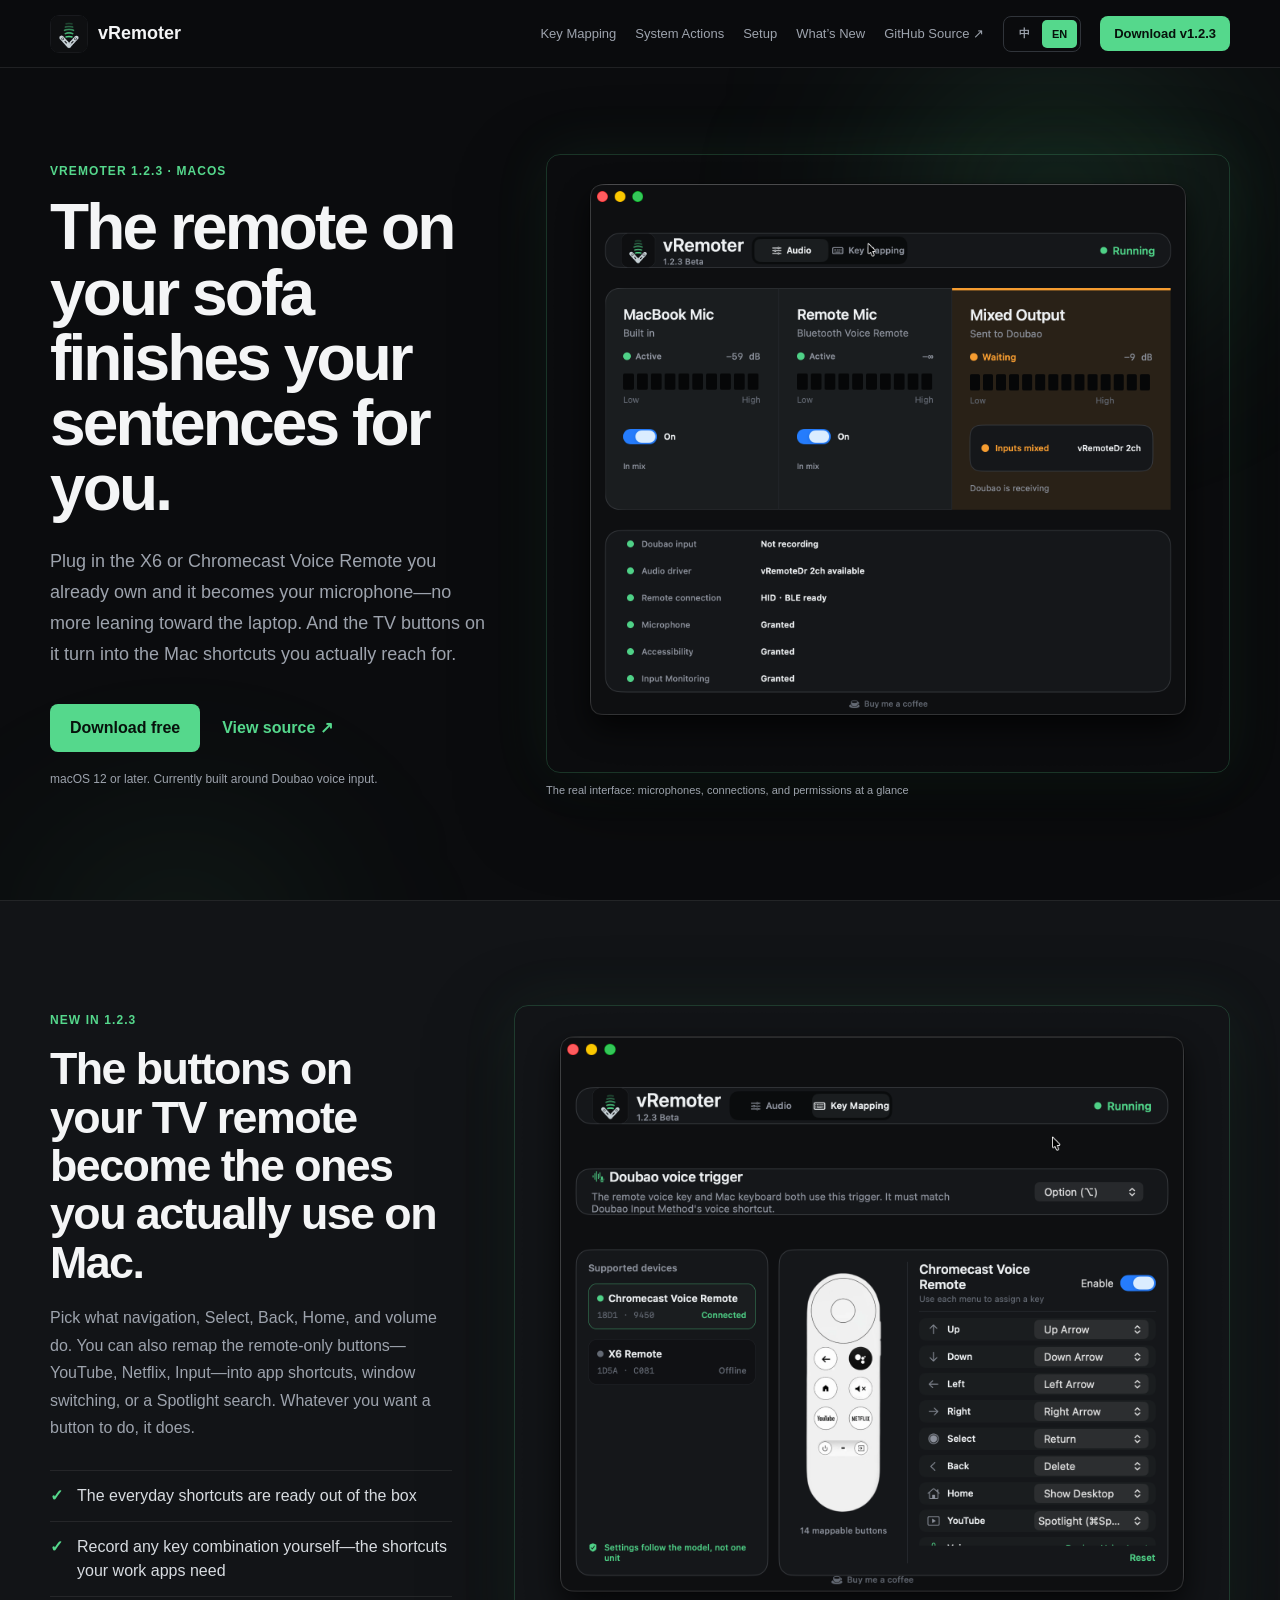
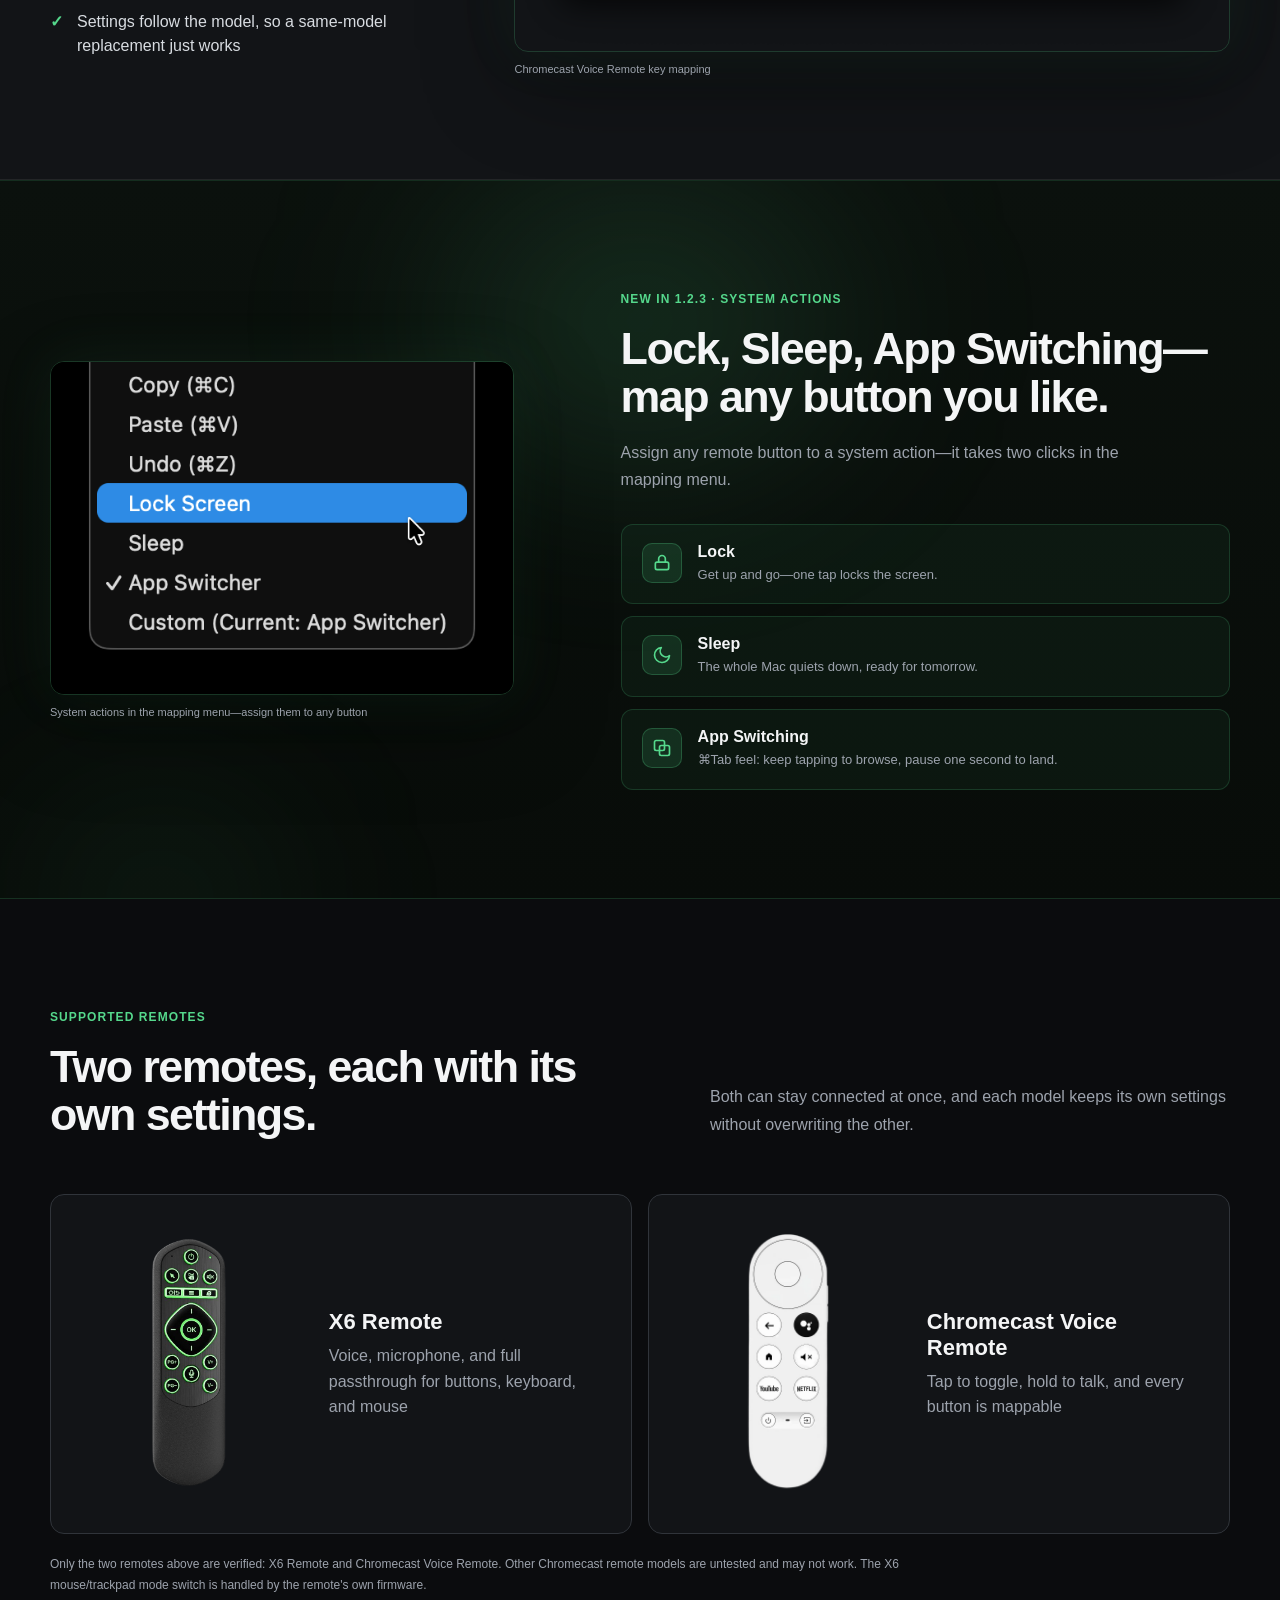
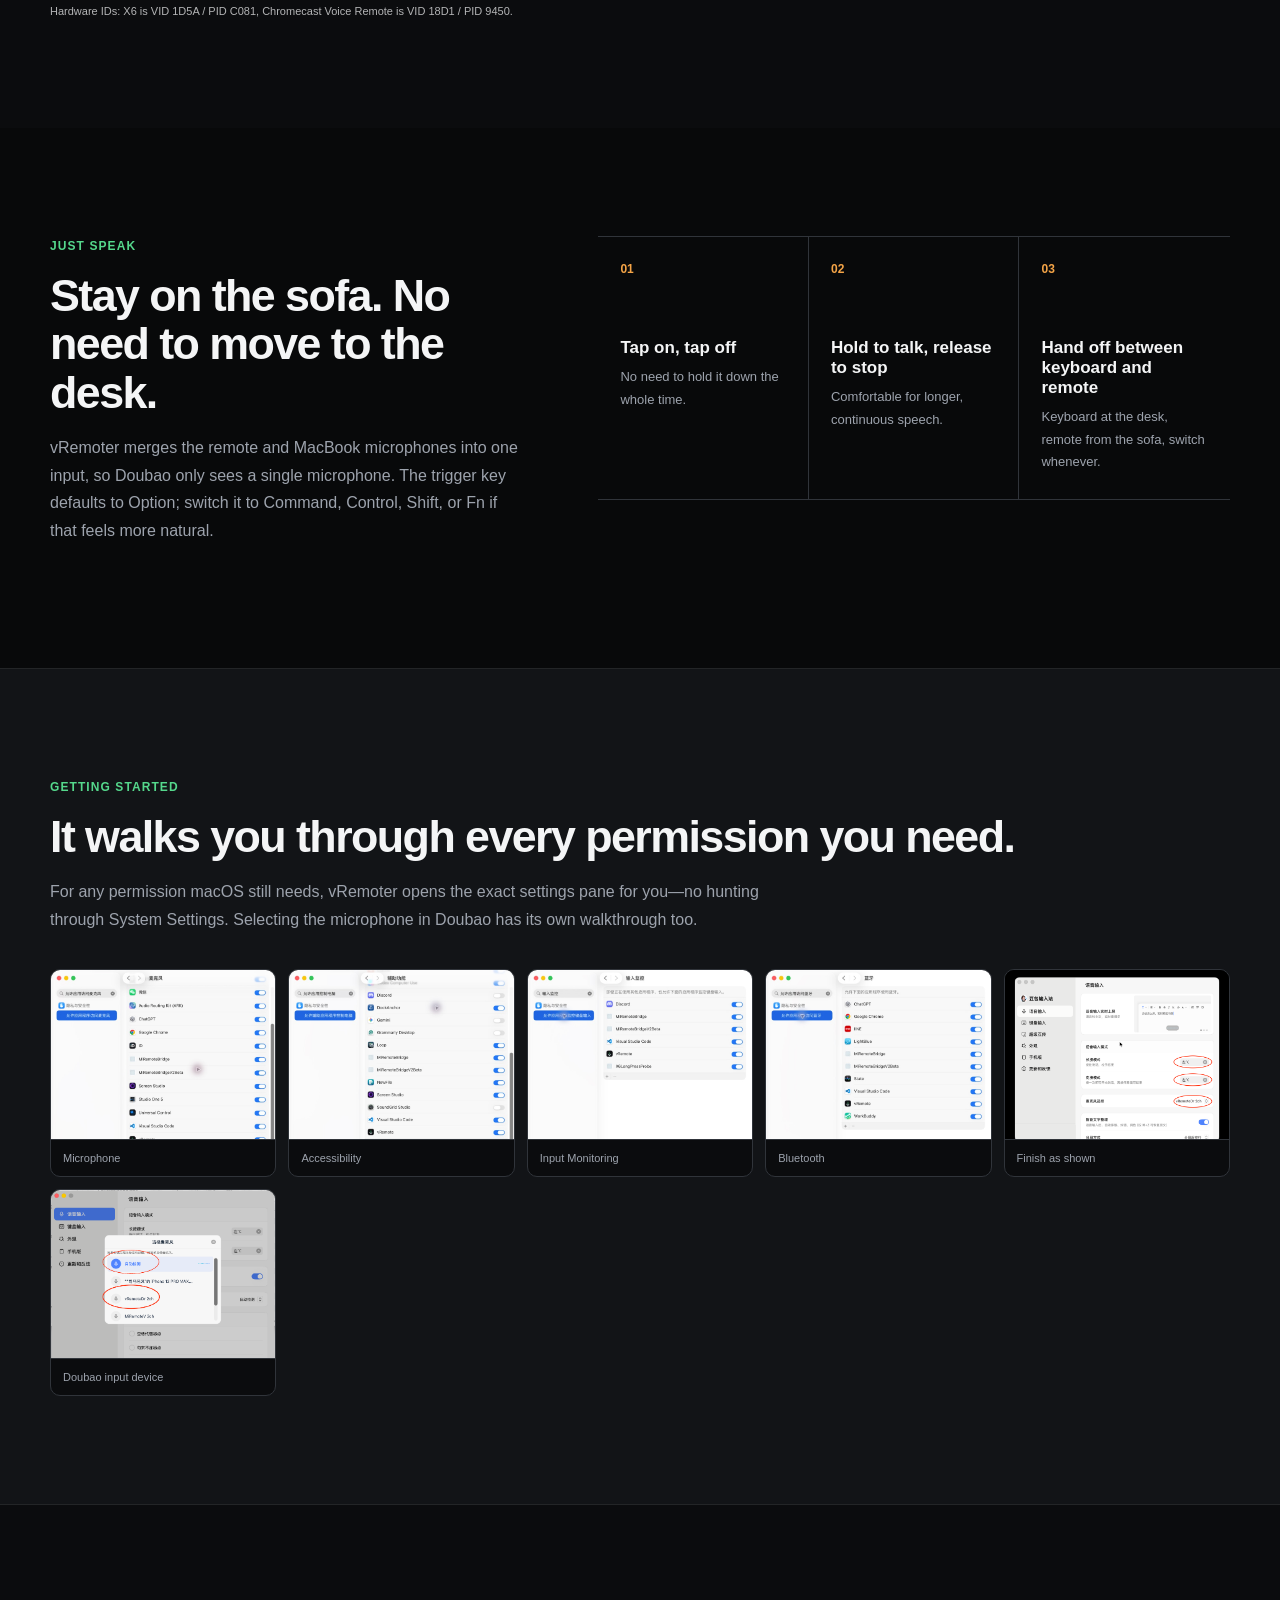
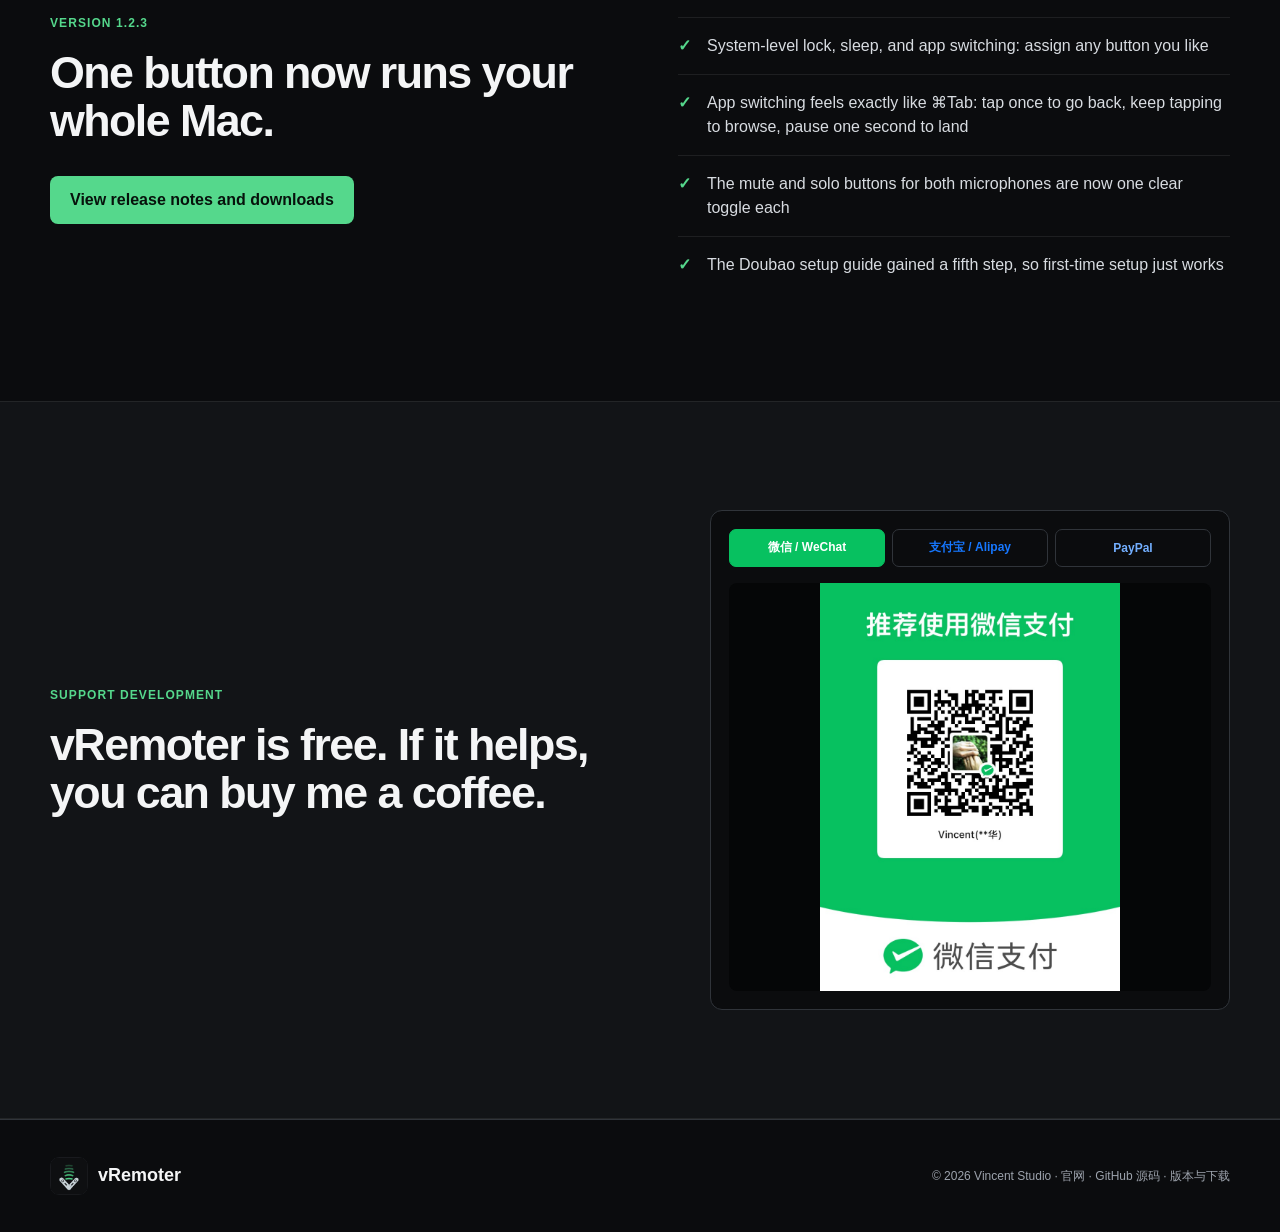
==== commit a582c1ac: "Site hotfix: remove unverified vendor taglines from remote cards X6 is a generic JieLi-chipset unit," ====
--- a/docs/index.html
+++ b/docs/index.html
@@ -100,11 +100,11 @@
       <div class="remote-grid">
         <article class="remote-card">
           <img class="x6-image" src="assets/remotes/x6-remote.png" alt="X6 Remote">
-          <div><h3>X6 Remote</h3><p class="card-tagline" data-zh="小米出品的那支" data-en="The Xiaomi one">小米出品的那支</p><span data-zh="能语音、能当麦克风，正面按键和背面键盘鼠标都能透传" data-en="Voice, microphone, and full passthrough for buttons, keyboard, and mouse">能语音、能当麦克风，正面按键和背面键盘鼠标都能透传</span></div>
+          <div><h3>X6 Remote</h3><span data-zh="能语音、能当麦克风，正面按键和背面键盘鼠标都能透传" data-en="Voice, microphone, and full passthrough for buttons, keyboard, and mouse">能语音、能当麦克风，正面按键和背面键盘鼠标都能透传</span></div>
         </article>
         <article class="remote-card">
           <img class="chromecast-image" src="assets/remotes/chromecast-voice-remote.png" alt="Chromecast Voice Remote">
-          <div><h3>Chromecast Voice Remote</h3><p class="card-tagline" data-zh="Google 出品的那支" data-en="The Google one">Google 出品的那支</p><span data-zh="短按切换开关、长按按住说话，整套按键都能映射" data-en="Tap to toggle, hold to talk, and every button is mappable">短按切换开关、长按按住说话，整套按键都能映射</span></div>
+          <div><h3>Chromecast Voice Remote</h3><span data-zh="短按切换开关、长按按住说话，整套按键都能映射" data-en="Tap to toggle, hold to talk, and every button is mappable">短按切换开关、长按按住说话，整套按键都能映射</span></div>
         </article>
       </div>
       <div class="boundary-wrap">
